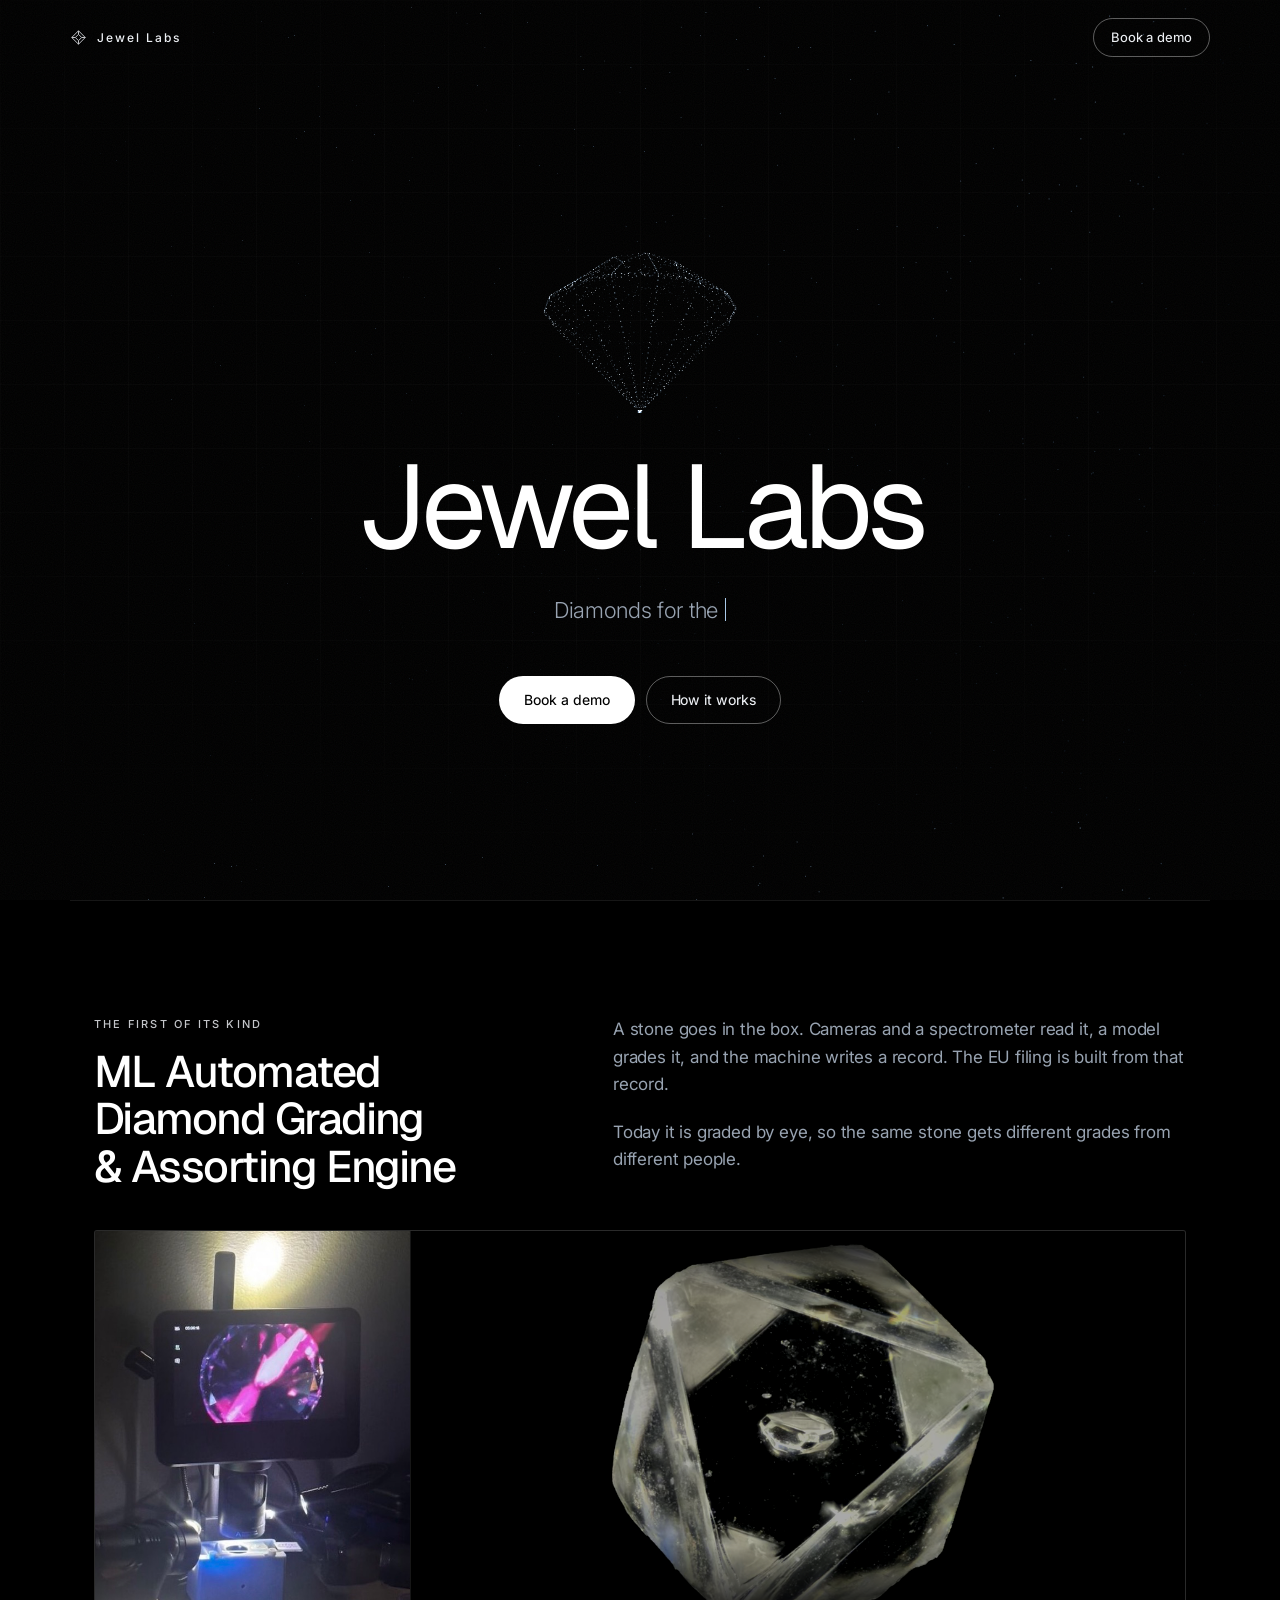
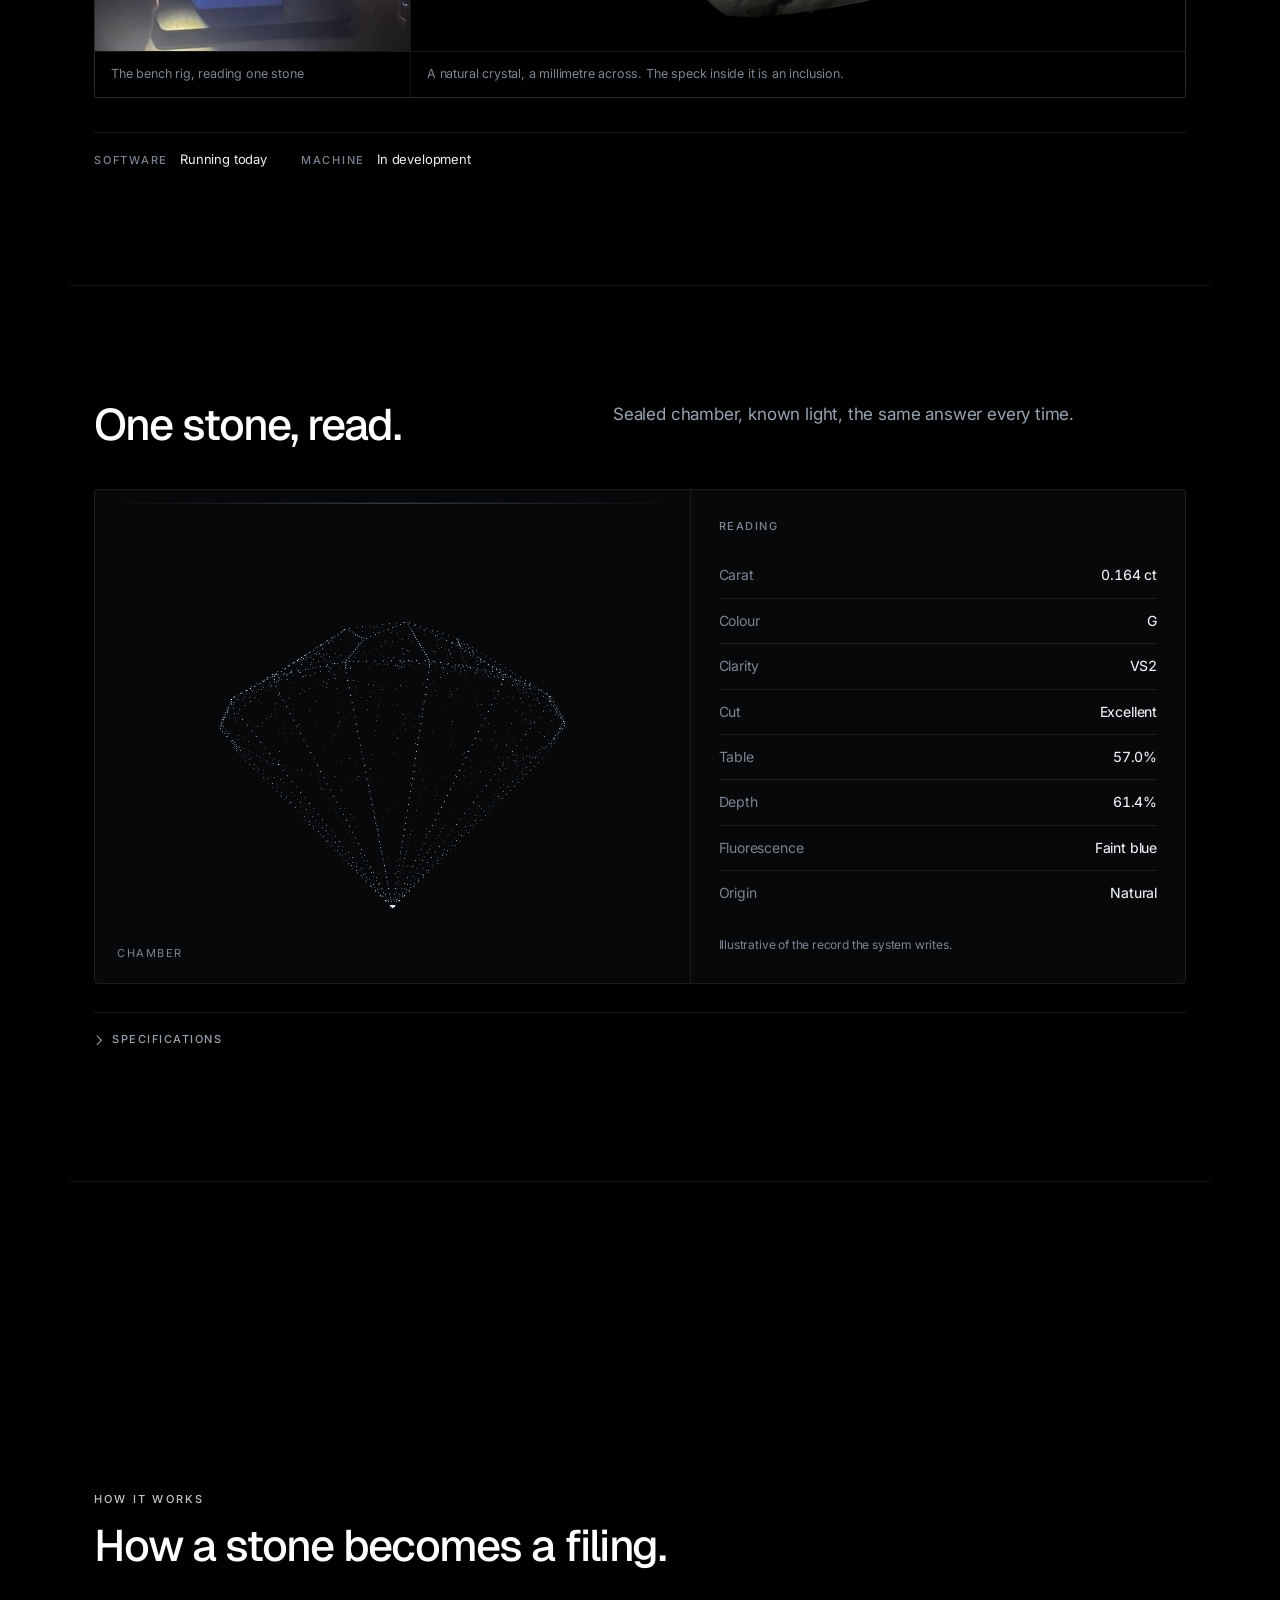
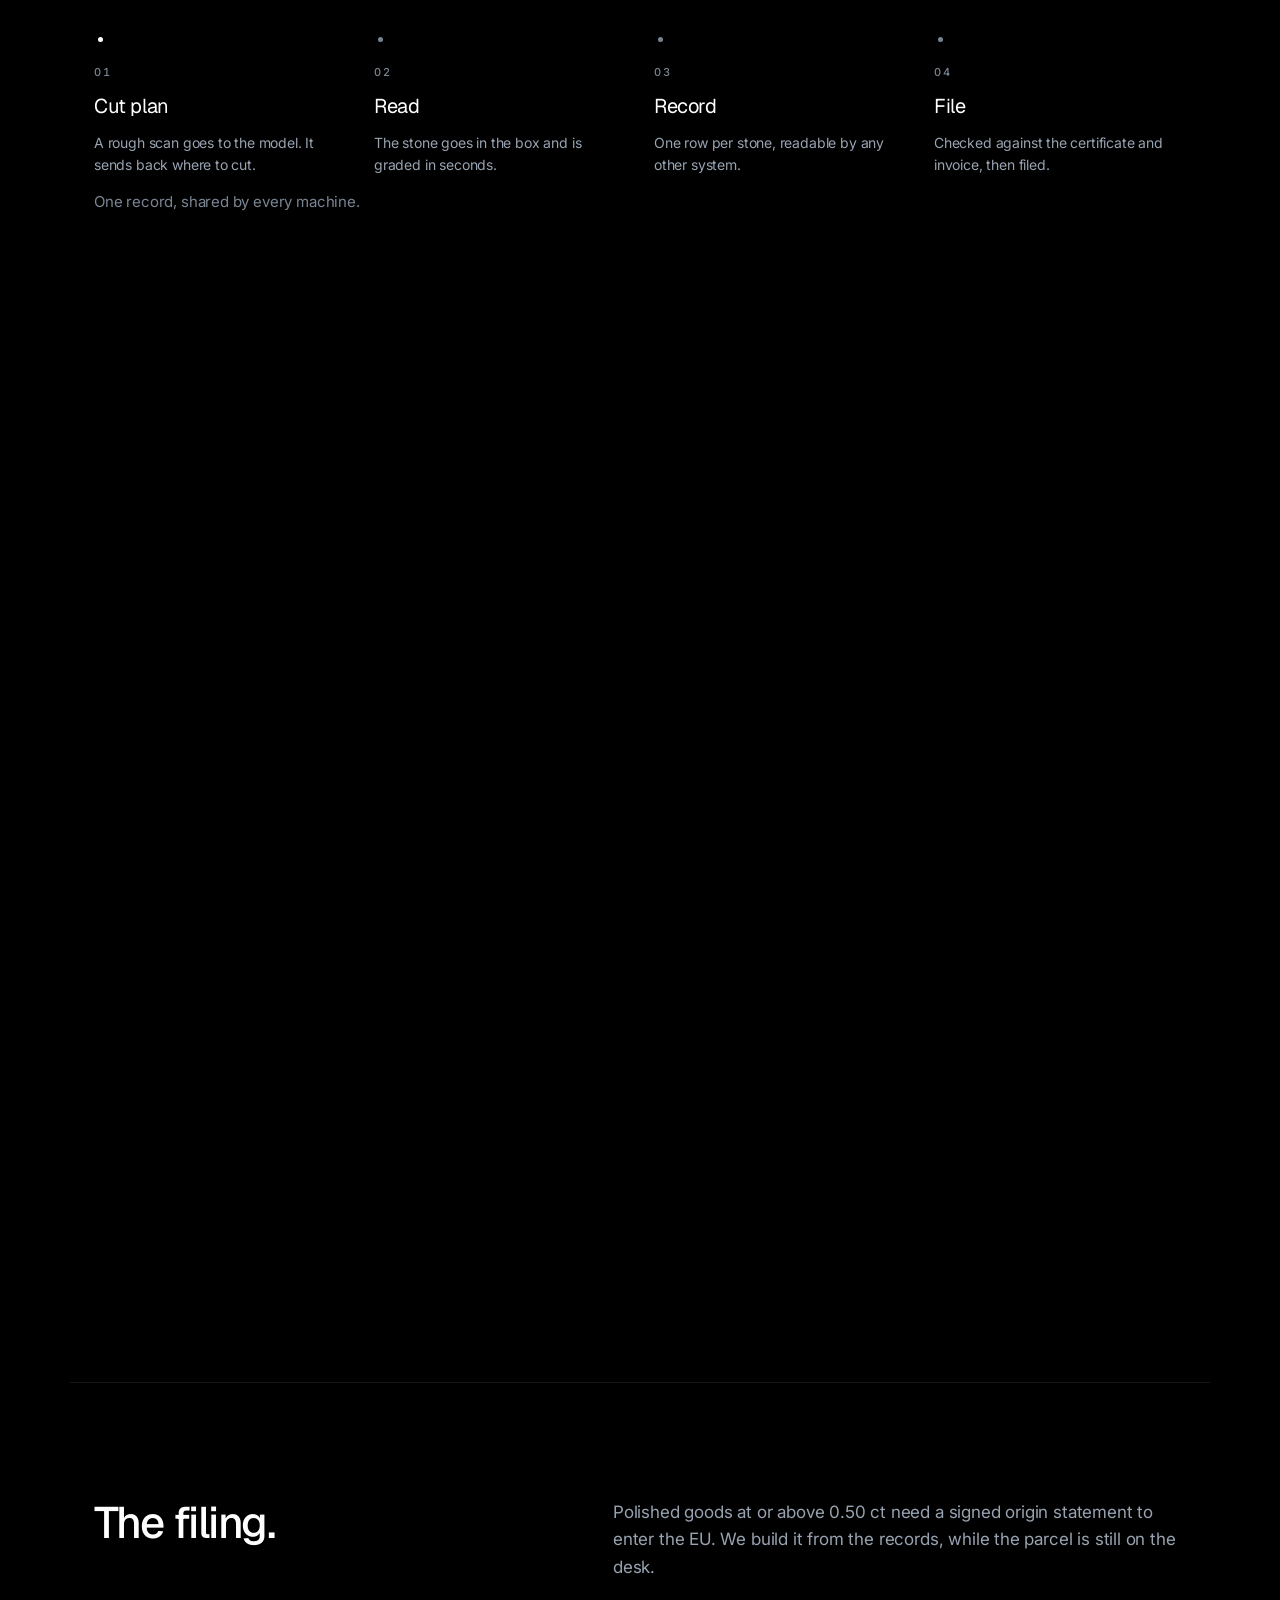
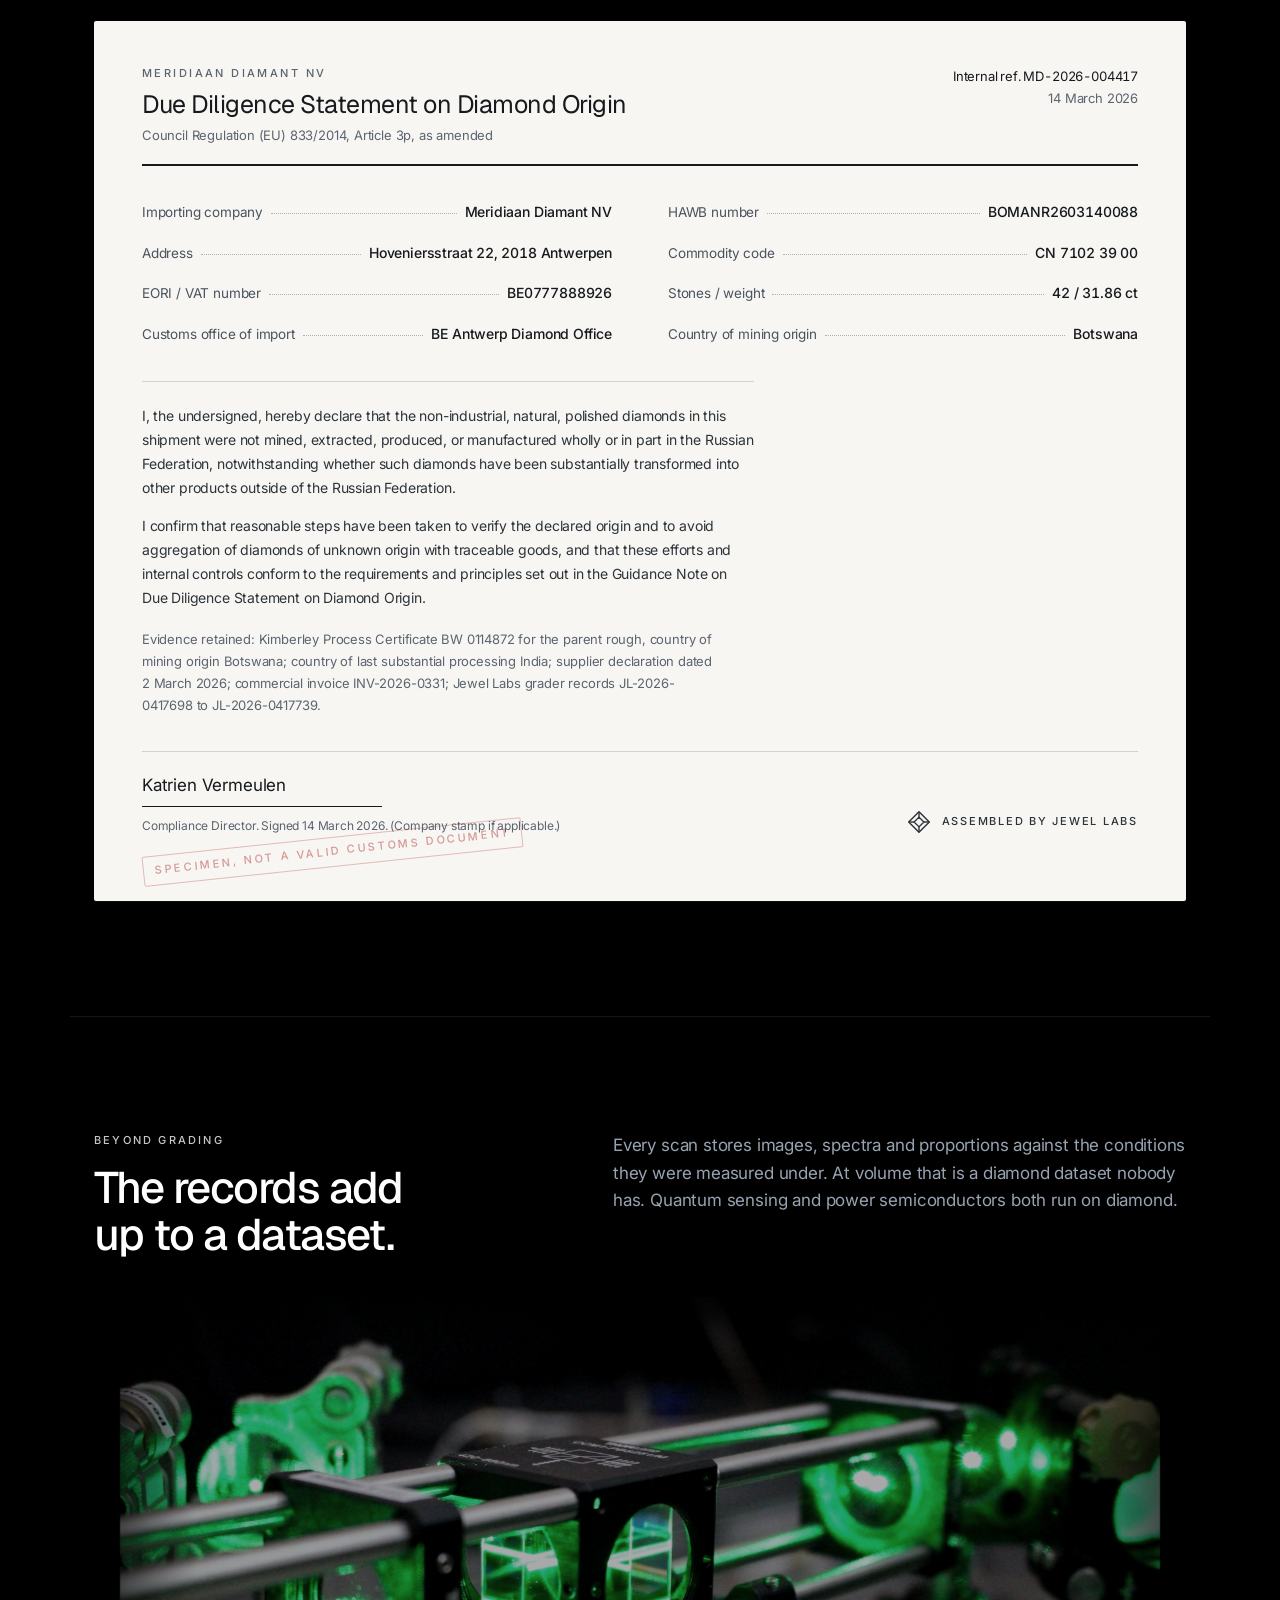
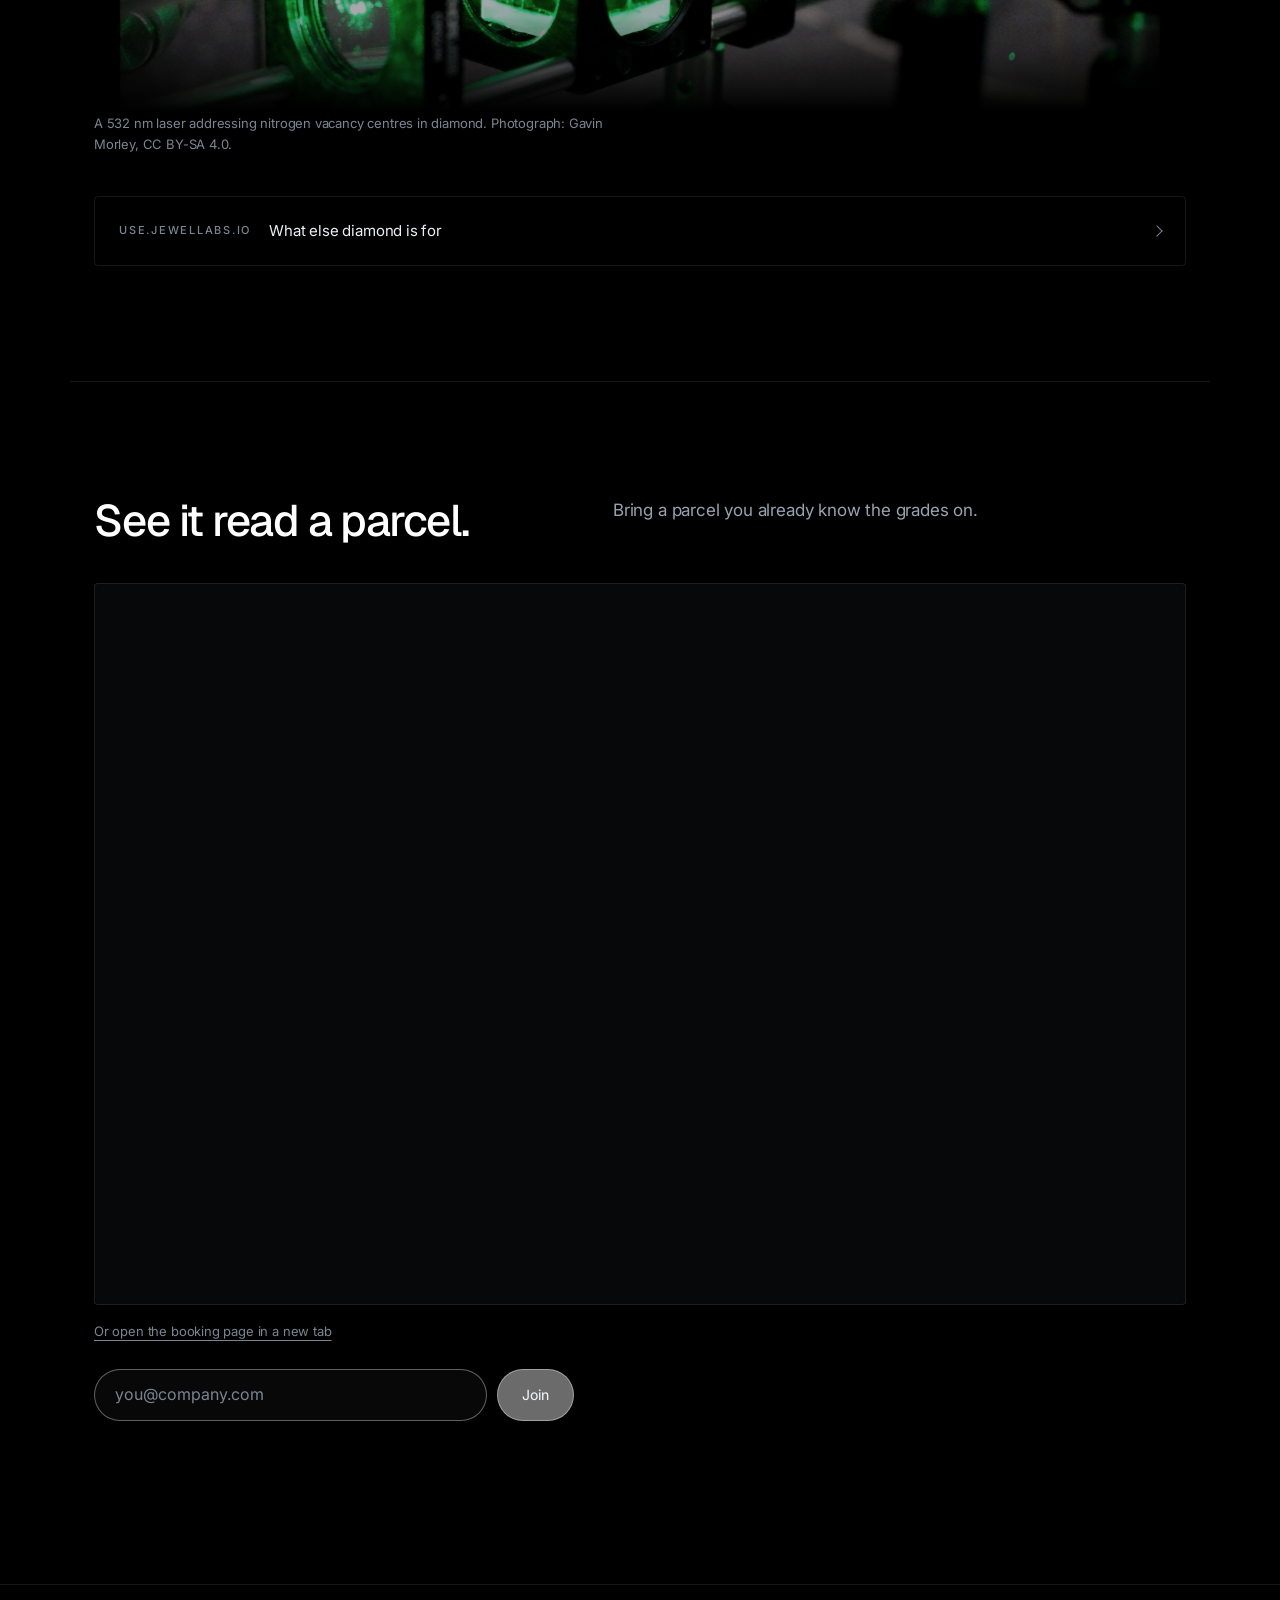
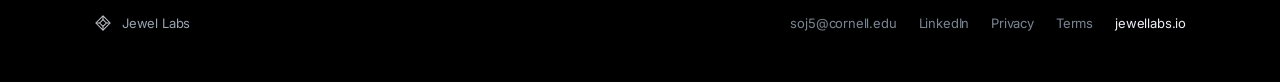
==== index.html @ 5c6e1979 "Fill the rig cell instead of floating the machine in black bars The photograph is portrait and the c" ====
<!DOCTYPE html>
<html lang="en">
<head>
<meta charset="UTF-8" />
<meta name="viewport" content="width=device-width, initial-scale=1.0, viewport-fit=cover" />
<meta name="theme-color" content="#000000" />
<link rel="icon" href="favicon.svg?v=26" type="image/svg+xml" sizes="any" />
<link rel="apple-touch-icon" href="favicon.svg?v=26" />

<title>Jewel Labs</title>
<meta name="description" content="Jewel Labs builds automated diamond graders and the machine learning models that run them. A polished stone is read on the desk in seconds, and the EU customs filing is built from the record the machine writes." />
<meta name="author" content="Jewel Labs" />
<link rel="canonical" href="https://grader.jewellabs.io/" />
<meta name="robots" content="index, follow, max-image-preview:large" />

<meta property="og:type" content="website" />
<meta property="og:site_name" content="Jewel Labs" />
<meta property="og:url" content="https://grader.jewellabs.io/" />
<meta property="og:title" content="Jewel Labs" />
<meta property="og:description" content="Hard tech for the diamond trade." />
<meta property="og:image" content="https://grader.jewellabs.io/og.png" />
<meta property="og:image:width" content="1200" />
<meta property="og:image:height" content="630" />
<meta name="twitter:card" content="summary_large_image" />
<meta name="twitter:title" content="Jewel Labs" />
<meta name="twitter:description" content="Hard tech for the diamond trade." />
<meta name="twitter:image" content="https://grader.jewellabs.io/og.png" />

<link rel="preconnect" href="https://fonts.googleapis.com" />
<link rel="preconnect" href="https://fonts.gstatic.com" crossorigin />
<link href="https://fonts.googleapis.com/css2?family=Geist:wght@300;400;500&family=Inter:wght@300;400;450;500&display=swap" rel="stylesheet" />
<link rel="stylesheet" href="style.css?v=26" />
<script>document.documentElement.classList.add('js')</script>

<script type="application/ld+json">
{
  "@context": "https://schema.org",
  "@type": "Organization",
  "name": "Jewel Labs",
  "url": "https://grader.jewellabs.io/",
  "logo": "https://grader.jewellabs.io/favicon.svg",
  "description": "Hard tech for the diamond trade. Jewel Labs builds the first ML automated desk diamond grader: software and a portable scanning machine that grade polished diamonds across cut, colour, clarity, carat, proportions, fluorescence, symmetry and polish, and write the structured record the customs filing is built from.",
  "email": "mailto:soj5@cornell.edu",
  "sameAs": ["https://www.linkedin.com/in/soham-jariwala-18297520a", "https://jewellabs.io/"]
}
</script>
</head>

<body>

<canvas id="ambient" aria-hidden="true"></canvas>
<canvas id="stage" aria-hidden="true"></canvas>
<div id="veil" aria-hidden="true"></div>
<div class="grain" aria-hidden="true"></div>
<script>
/* The intro must clear itself even if the module never loads. */
setTimeout(function () {
  var v = document.getElementById('veil');
  if (v && v.parentNode) v.parentNode.removeChild(v);
  var s = document.getElementById('stage');
  if (s && s.parentNode) s.parentNode.removeChild(s);
  document.body.classList.add('ready');
  // this script hid the record; if app.js never ran, nothing else will ever
  // show it again. The tagline needs no rescue: it is plain text in the markup
  // and app.js only ever takes it apart to type it back in.
  Array.prototype.forEach.call(document.querySelectorAll('.readout b'), function (el) {
    el.classList.add('set');
  });
  document.body.classList.add('stone-home');
}, 7000);
</script>

<a class="skip" href="#main">Skip to content</a>

<header class="nav" id="nav">
  <a class="brand" href="#top" aria-label="Jewel Labs">
    <svg viewBox="0 0 24 24" width="17" height="17" aria-hidden="true" fill="none" stroke="currentColor" stroke-width="1.4" stroke-linejoin="round">
      <polygon points="12,2.5 21.5,12 12,21.5 2.5,12"/><polygon points="12,7.5 16.5,12 12,16.5 7.5,12"/>
      <line x1="12" y1="2.5" x2="12" y2="7.5"/><line x1="12" y1="21.5" x2="12" y2="16.5"/>
      <line x1="2.5" y1="12" x2="7.5" y2="12"/><line x1="21.5" y1="12" x2="16.5" y2="12"/>
    </svg>
    <span translate="no">Jewel&nbsp;Labs</span>
  </a>
  <a class="btn btn--line btn--sm" href="#contact">Book a demo</a>
</header>

<main id="main" tabindex="-1">

<!-- ─────────── HERO ─────────── -->
<section class="hero" id="top">
  <div class="hero__stone"><canvas id="heroGem" aria-hidden="true"></canvas></div>
  <h1 class="wordmark" translate="no">Jewel&nbsp;Labs</h1>
  <p class="tagline" id="tagline" aria-label="Hard tech for the diamond trade.">Hard tech for the diamond trade.</p>
  <div class="cta" id="cta">
    <a class="btn btn--solid" href="#contact">Book a demo</a>
    <a class="btn btn--line" href="#how">How it works</a>
  </div>
</section>

<!-- ─────────── 01 WHAT WE MAKE ─────────── -->
<section class="band" id="what">
  <div class="band__body">
    <div class="band__head">
      <p class="kicker">The first of its kind</p>
      <h2 class="h2">ML Automated Diamond Grading &amp; Assorting Engine</h2>
    </div>
    <div class="band__lead">
      <p class="lede">
      A stone goes in the box. Cameras and a spectrometer read it, a model grades it, and the machine
      writes a record. The EU filing is built from that record.
      </p>
      <p class="lede">
      Today it is graded by eye, so the same stone gets different grades from different people.
      </p>
    </div>
    <div class="media">
      <figure class="media__cell media__cell--rig">
        <img src="img/scope.jpg" width="570" height="760" loading="lazy" decoding="async"
             alt="The bench microscope, a diamond on its lit stage and the magnified stone on the screen above it." />
        <figcaption>The bench rig, reading one stone</figcaption>
      </figure>
      <figure class="media__cell">
        <video class="figure__v" width="1400" height="552" poster="img/stone_poster.jpg"
               autoplay muted loop playsinline preload="metadata"
               aria-label="A light passing slowly across a natural diamond crystal about one millimetre across, with an inclusion visible inside it.">
          <source src="img/stone.webm" type="video/webm" />
          <source src="img/stone.mp4" type="video/mp4" />
        </video>
        <figcaption>A natural crystal, a millimetre across. The speck inside it is an inclusion.</figcaption>
      </figure>
    </div>

    <dl class="state">
      <div><dt>Software</dt><dd>Running today</dd></div>
      <div><dt>Machine</dt><dd>In development</dd></div>
    </dl>
  </div>
</section>

<!-- ─────────── 02 THE MACHINE ─────────── -->
<section class="band band--wide" id="scan">
  <div class="band__body">
    <div class="band__head">
      <h2 class="h2">One stone, read.</h2>
    </div>
    <div class="band__lead">
      <p class="lede">Sealed chamber, known light, the same answer every time.</p>
    </div>

    <div class="bay">
      <div class="bay__view">
        <canvas id="scan-canvas" role="img" aria-label="A diamond turning while a measurement pass reads it."></canvas>
        <span class="bay__tag">Chamber</span>
      </div>
      <div class="bay__read">
        <p class="bay__k">Reading</p>
        <ul class="readout">
          <li><span>Carat</span><b data-r="carat">0.164&nbsp;ct</b></li>
          <li><span>Colour</span><b data-r="colour">G</b></li>
          <li><span>Clarity</span><b data-r="clarity">VS2</b></li>
          <li><span>Cut</span><b data-r="cut">Excellent</b></li>
          <li><span>Table</span><b data-r="table">57.0%</b></li>
          <li><span>Depth</span><b data-r="depth">61.4%</b></li>
          <li><span>Fluorescence</span><b data-r="fluor">Faint blue</b></li>
          <li><span>Origin</span><b data-r="origin">Natural</b></li>
        </ul>
        <p class="bay__foot">Illustrative of the record the system writes.</p>
      </div>
    </div>

    <details class="spec">
      <summary><span class="spec__arrow" aria-hidden="true"></span>Specifications</summary>
      <div class="spec__body">

        <div class="spec__grid">
          <div class="spec__set">
            <p class="spec__k">Sensing</p>
            <dl class="spec__rows">
              <div><dt>Imaging</dt><dd>Machine vision, 360 degree</dd></div>
              <div><dt>Inclusions</dt><dd>Microscope camera</dd></div>
              <div><dt>Geometry</dt><dd>Structured light, facet map</dd></div>
              <div><dt>Material</dt><dd>Spectrometer, natural against CVD and HPHT</dd></div>
              <div><dt>Fluorescence</dt><dd>365&nbsp;nm pass</dd></div>
              <div><dt>Weight</dt><dd>Load cell, 0.001&nbsp;ct resolution</dd></div>
            </dl>
          </div>
          <div class="spec__set">
            <p class="spec__k">Machine</p>
            <dl class="spec__rows">
              <div><dt>Illumination</dt><dd>Calibrated LED, brightfield, darkfield, coaxial, angled</dd></div>
              <div><dt>Chamber</dt><dd>Sealed, no ambient light</dd></div>
              <div><dt>Control</dt><dd>On-device, streams over HTTPS</dd></div>
              <div><dt>Enclosure</dt><dd>Desk unit, carry-on size</dd></div>
              <div><dt>Throughput</dt><dd>Design target, not yet measured</dd></div>
              <div><dt>Calibration</dt><dd>Stored with every record</dd></div>
            </dl>
          </div>
        </div>

        <p class="spec__k spec__k--wide">Record written for one stone</p>
        <div class="spec__grid">
          <dl class="spec__rows">
            <div><dt>Record</dt><dd>JL-2026-0417739</dd></div>
            <div><dt>Description</dt><dd>Natural diamond</dd></div>
            <div><dt>Shape and cut</dt><dd>Round brilliant</dd></div>
            <div><dt>Measurements</dt><dd>3.52 to 3.55 x 2.17&nbsp;mm</dd></div>
            <div><dt>Carat weight</dt><dd>0.164&nbsp;ct</dd></div>
            <div><dt>Colour</dt><dd>G</dd></div>
            <div><dt>Clarity</dt><dd>VS2</dd></div>
          </dl>
          <dl class="spec__rows">
            <div><dt>Cut grade</dt><dd>Excellent</dd></div>
            <div><dt>Polish</dt><dd>Excellent</dd></div>
            <div><dt>Symmetry</dt><dd>Very good</dd></div>
            <div><dt>Fluorescence</dt><dd>Faint blue</dd></div>
            <div><dt>Table / Depth</dt><dd>57.0% / 61.4%</dd></div>
            <div><dt>Crown / Pavilion</dt><dd>34.6&deg; / 40.9&deg;</dd></div>
            <div><dt>Fingerprint</dt><dd class="mono">4f2a 91c7 0d55 b83e</dd></div>
          </dl>
        </div>

        <p class="spec__foot">
          Grades are stated on the GIA scale, which is what the trade prices against. Jewel Labs is
          not a laboratory and does not issue GIA reports. The software runs today. The machine is
          in development and the figures above are design targets.
        </p>
      </div>
    </details>
  </div>
</section>

<!-- ─────────── 03 THE CHAIN ─────────── -->
<section class="band band--wide band--pin" id="how">
  <div class="band__body">
    <div class="pin">
      <div class="pin__stage">
        <div class="band__head">
          <p class="kicker">How it works</p>
          <h2 class="h2">How a stone becomes a filing.</h2>
        </div>

        <ol class="flow">
          <li class="flow__step">
            <span class="flow__dot" aria-hidden="true"></span>
            <span class="flow__n">01</span>
            <span class="flow__t">Cut plan</span>
            <span class="flow__b">A rough scan goes to the model. It sends back where to cut.</span>
          </li>
          <li class="flow__step">
            <span class="flow__dot" aria-hidden="true"></span>
            <span class="flow__n">02</span>
            <span class="flow__t">Read</span>
            <span class="flow__b">The stone goes in the box and is graded in seconds.</span>
          </li>
          <li class="flow__step">
            <span class="flow__dot" aria-hidden="true"></span>
            <span class="flow__n">03</span>
            <span class="flow__t">Record</span>
            <span class="flow__b">One row per stone, readable by any other system.</span>
          </li>
          <li class="flow__step">
            <span class="flow__dot" aria-hidden="true"></span>
            <span class="flow__n">04</span>
            <span class="flow__t">File</span>
            <span class="flow__b">Checked against the certificate and invoice, then filed.</span>
          </li>
        </ol>

        <p class="sub">One record, shared by every machine.</p>
      </div>
    </div>
  </div>
</section>

<!-- ─────────── 04 THE FILING ─────────── -->
<section class="band" id="paperwork">
  <div class="band__body">
    <div class="band__head">
      <h2 class="h2">The filing.</h2>
    </div>
    <div class="band__lead">
      <p class="lede">
      Polished goods at or above 0.50&nbsp;ct need a signed origin statement to enter the EU. We build
      it from the records, while the parcel is still on the desk.
      </p>
    </div>

    <article class="sheet" translate="no">
      <div class="sheet__top">
        <div>
          <p class="sheet__org">Meridiaan Diamant NV</p>
          <p class="sheet__kind">Due Diligence Statement on Diamond Origin</p>
          <p class="sheet__basis">Council Regulation (EU) 833/2014, Article 3p, as amended</p>
        </div>
        <div class="sheet__meta">
          <p>Internal ref. MD-2026-004417</p>
          <p>14 March 2026</p>
        </div>
      </div>

      <div class="sheet__cols">
        <dl class="rows">
          <div><dt>Importing company</dt><i></i><dd>Meridiaan Diamant NV</dd></div>
          <div><dt>Address</dt><i></i><dd>Hoveniersstraat 22, 2018 Antwerpen</dd></div>
          <div><dt>EORI / VAT number</dt><i></i><dd>BE0777888926</dd></div>
          <div><dt>Customs office of import</dt><i></i><dd>BE Antwerp Diamond Office</dd></div>
        </dl>
        <dl class="rows">
          <div><dt>HAWB number</dt><i></i><dd>BOMANR2603140088</dd></div>
          <div><dt>Commodity code</dt><i></i><dd>CN 7102 39 00</dd></div>
          <div><dt>Stones / weight</dt><i></i><dd>42 / 31.86&nbsp;ct</dd></div>
          <div><dt>Country of mining origin</dt><i></i><dd>Botswana</dd></div>
        </dl>
      </div>

      <p class="sheet__dec">
        I, the undersigned, hereby declare that the non-industrial, natural, polished diamonds in
        this shipment were not mined, extracted, produced, or manufactured wholly or in part in the
        Russian Federation, notwithstanding whether such diamonds have been substantially
        transformed into other products outside of the Russian Federation.
      </p>
      <p class="sheet__dec sheet__dec--run">
        I confirm that reasonable steps have been taken to verify the declared origin and to avoid
        aggregation of diamonds of unknown origin with traceable goods, and that these efforts and
        internal controls conform to the requirements and principles set out in the Guidance Note on
        Due Diligence Statement on Diamond Origin.
      </p>

      <p class="sheet__note">
        Evidence retained: Kimberley Process Certificate BW&nbsp;0114872 for the parent rough,
        country of mining origin Botswana; country of last substantial processing India; supplier
        declaration dated 2 March 2026; commercial invoice INV-2026-0331; Jewel Labs grader records
        JL-2026-0417698 to JL-2026-0417739.
      </p>

      <div class="sheet__foot">
        <div class="sheet__sign">
          <p class="sheet__sig">Katrien Vermeulen</p>
          <p class="sheet__cap">Compliance Director. Signed 14 March 2026. (Company stamp if applicable.)</p>
        </div>
        <div class="mark" aria-hidden="true">
          <svg viewBox="0 0 24 24" width="26" height="26" fill="none" stroke="currentColor" stroke-width="1.3" stroke-linejoin="round">
            <polygon points="12,2.5 21.5,12 12,21.5 2.5,12"/><polygon points="12,7.5 16.5,12 12,16.5 7.5,12"/>
            <line x1="12" y1="2.5" x2="12" y2="7.5"/><line x1="12" y1="21.5" x2="12" y2="16.5"/>
            <line x1="2.5" y1="12" x2="7.5" y2="12"/><line x1="21.5" y1="12" x2="16.5" y2="12"/>
          </svg>
          <span>Assembled by Jewel&nbsp;Labs</span>
        </div>
      </div>
      <p class="sheet__stamp">Specimen, not a valid customs document</p>
    </article>
  </div>
</section>

<!-- ─────────── 05 THE DATASET ─────────── -->
<section class="band band--wide" id="dataset">
  <div class="band__body">
    <div class="band__head">
      <p class="kicker">Beyond grading</p>
      <h2 class="h2">The records add up to a dataset.</h2>
    </div>
    <div class="band__lead">
      <p class="lede">
      Every scan stores images, spectra and proportions against the conditions they were measured
      under. At volume that is a diamond dataset nobody has. Quantum sensing and power
      semiconductors both run on diamond.
      </p>
    </div>

    <figure class="figure figure--wide">
      <img src="img/quantum.jpg" width="1600" height="659" loading="lazy" decoding="async"
           alt="A green 532 nanometre laser passing through beamsplitter cubes on an optical bench in a quantum sensing laboratory." />
      <figcaption>
        A 532&nbsp;nm laser addressing nitrogen vacancy centres in diamond. Photograph: Gavin Morley,
        CC&nbsp;BY-SA&nbsp;4.0.
      </figcaption>
    </figure>

    <a class="onward" href="https://use.jewellabs.io/" target="_blank" rel="noopener noreferrer">
      <span class="onward__k">use.jewellabs.io</span>
      <span class="onward__t">What else diamond is for</span>
      <span class="onward__a" aria-hidden="true"></span>
    </a>
  </div>
</section>

<!-- ─────────── 06 CONTACT ─────────── -->
<section class="band band--wide band--end" id="contact">
  <div class="band__body">
    <div class="band__head">
      <h2 class="h2">See it read a parcel.</h2>
    </div>
    <div class="band__lead">
      <p class="lede">Bring a parcel you already know the grades on.</p>
    </div>

    <div class="cal">
      <iframe
        title="Book a fifteen minute demo with Jewel Labs"
        src="https://cal.com/soham-jariwala-4fvbkw/15min?embed=true&amp;theme=dark"
        loading="lazy"
        referrerpolicy="no-referrer-when-downgrade"></iframe>
    </div>
    <p class="cal__alt">
      <a href="https://cal.com/soham-jariwala-4fvbkw/15min" target="_blank" rel="noopener noreferrer">Or open the booking page in a new tab</a>
    </p>

    <form class="wl" id="waitlist" novalidate>
      <label class="sr" for="email">Email address</label>
      <input class="wl__in" id="email" name="email" type="email" inputmode="email"
             autocomplete="email" placeholder="you@company.com" spellcheck="false" required
             aria-describedby="waitlistMsg" />
      <button class="btn btn--line" type="submit">Join</button>
    </form>
    <p class="wl__msg" id="waitlistMsg" role="status" aria-live="polite" tabindex="-1"></p>
  </div>
</section>

</main>

<footer class="foot">
  <div class="foot__row">
    <a class="foot__brand" href="https://jewellabs.io/" target="_blank" rel="noopener noreferrer">
      <svg viewBox="0 0 24 24" width="18" height="18" aria-hidden="true" fill="none" stroke="currentColor" stroke-width="1.4" stroke-linejoin="round">
        <polygon points="12,2.5 21.5,12 12,21.5 2.5,12"/><polygon points="12,7.5 16.5,12 12,16.5 7.5,12"/>
        <line x1="12" y1="2.5" x2="12" y2="7.5"/><line x1="12" y1="21.5" x2="12" y2="16.5"/>
        <line x1="2.5" y1="12" x2="7.5" y2="12"/><line x1="21.5" y1="12" x2="16.5" y2="12"/>
      </svg>
      <span>Jewel&nbsp;Labs</span>
    </a>
    <nav class="foot__nav" aria-label="Footer">
      <a href="mailto:soj5@cornell.edu">soj5@cornell.edu</a>
      <a href="https://www.linkedin.com/in/soham-jariwala-18297520a" target="_blank" rel="noopener noreferrer">LinkedIn</a>
      <a href="privacy.html">Privacy</a>
      <a href="terms.html">Terms</a>
      <a class="foot__home" href="https://jewellabs.io/" target="_blank" rel="noopener noreferrer">jewellabs.io</a>
    </nav>
  </div>
</footer>

<script src="app.js?v=26" defer></script>
</body>
</html>
---- style.css ----
/* ═══════════════════════════════════════════════
   Jewel Labs
   Black ground, icy light, hairline rules.
   ═══════════════════════════════════════════════ */

:root {
  --bg: #000000;
  --panel: #07080A;
  --panel-2: #0C0E13;

  --text: #ECEFF3;
  --text-2: #98A3B1;
  --text-3: #7A8593;   /* 5.6:1 on black */

  --line: rgba(255, 255, 255, 0.085);
  --line-2: rgba(255, 255, 255, 0.16);

  --ice: #A9C9E8;      /* measurement only: the scan sweep and the caret */
  --accent: #C4C6CA;   /* chrome carries no tint */

  /* interactive boundaries need 3:1, decorative hairlines do not */
  --line-int: rgba(255, 255, 255, 0.36);

  --t-micro: 11px;
  --t-sm: 13px;
  --t-body: 15px;
  --t-lede: clamp(15px, 1.6vw, 17px);
  --t-title: 19px;

  --r-card: 4px;
  --pad-card: 28px;

  --maxw: 1140px;
  --wide: 1140px;
  --font: 'Inter', system-ui, -apple-system, BlinkMacSystemFont, sans-serif;
  --display: 'Geist', 'Inter', system-ui, sans-serif;
  --mono: ui-monospace, Menlo, Consolas, monospace;
  --ease: cubic-bezier(0.16, 1, 0.3, 1);
}

*, *::before, *::after { margin: 0; padding: 0; box-sizing: border-box; }

html {
  color-scheme: dark;
  -webkit-text-size-adjust: 100%;
  scroll-behavior: smooth;
  scroll-padding-top: 88px;
}

body {
  font-family: var(--font);
  background: var(--bg);
  color: var(--text);
  line-height: 1.6;
  letter-spacing: -0.011em;
  -webkit-font-smoothing: antialiased;
  -moz-osx-font-smoothing: grayscale;
  overflow-x: hidden;
}

a, button, input, [role="button"] {
  touch-action: manipulation;
  -webkit-tap-highlight-color: rgba(169, 201, 232, 0.18);
}
a { color: inherit; text-decoration: none; }
img, svg, canvas { display: block; max-width: 100%; }
button, input { font: inherit; }
::selection { background: rgba(169, 201, 232, 0.22); color: #fff; }
::-webkit-scrollbar { width: 9px; }
::-webkit-scrollbar-track { background: var(--bg); }
::-webkit-scrollbar-thumb { background: var(--line-2); }

:focus-visible { outline: 2px solid var(--ice); outline-offset: 3px; border-radius: 2px; }

.sr { position: absolute; width: 1px; height: 1px; overflow: hidden; clip: rect(0 0 0 0); white-space: nowrap; }
.skip { position: absolute; left: -9999px; z-index: 300; background: #fff; color: #000; padding: 12px 18px; }
.skip:focus { left: 12px; top: 12px; }
#main:focus { outline: none; }
.mono { font-family: var(--mono); font-size: 0.92em; letter-spacing: 0.02em; }

/* ── layers ── */
#ambient {
  position: fixed; inset: 0; width: 100%; height: 100%;
  z-index: 0; pointer-events: none;
}
#stage { position: fixed; inset: 0; width: 100%; height: 100%; z-index: 220; pointer-events: none; }
#veil { position: fixed; inset: 0; z-index: 210; background: #000; pointer-events: none; }

/* Pure #000 reads as a hole. A little fixed grain over the dust and under the
   type is what makes it read as a photographed black instead. */
.grain {
  position: fixed; inset: 0; z-index: 1; pointer-events: none; opacity: 0.04;
  background-image: url("data:image/svg+xml,%3Csvg xmlns='http://www.w3.org/2000/svg' width='140' height='140'%3E%3Cfilter id='n'%3E%3CfeTurbulence type='fractalNoise' baseFrequency='0.9' numOctaves='2' stitchTiles='stitch'/%3E%3C/filter%3E%3Crect width='100%25' height='100%25' filter='url(%23n)'/%3E%3C/svg%3E");
  background-size: 140px 140px;
  transform: translateZ(0);
  will-change: transform;
}
@media (prefers-reduced-motion: reduce) { .grain { display: none; } }

.nav, main, .foot { position: relative; z-index: 2; }

/* a faint lattice, in the hero only, so it does not trail the whole scroll */
.hero::before {
  content: ''; position: absolute; inset: 0; z-index: -1; pointer-events: none;
  background-image:
    linear-gradient(to right, rgba(255,255,255,0.02) 1px, transparent 1px),
    linear-gradient(to bottom, rgba(255,255,255,0.02) 1px, transparent 1px);
  background-size: 64px 64px;
  -webkit-mask-image: radial-gradient(ellipse 120% 78% at 50% 42%, #000 0%, #000 34%, transparent 82%);
  mask-image: radial-gradient(ellipse 120% 78% at 50% 42%, #000 0%, #000 34%, transparent 82%);
}

/* ═════════ NAV ═════════ */
.nav {
  position: fixed; top: 0; left: 0; right: 0; z-index: 60;
  display: flex; align-items: center; justify-content: space-between; gap: 24px;
  padding: 18px max(24px, calc((100% - var(--maxw)) / 2));
  padding-left: max(24px, calc((100% - var(--maxw)) / 2), env(safe-area-inset-left));
  padding-right: max(24px, calc((100% - var(--maxw)) / 2), env(safe-area-inset-right));
  border-bottom: 1px solid transparent;
  transition: background 260ms var(--ease), border-color 260ms var(--ease);
}
.nav.stuck {
  background: #000;
  border-bottom-color: var(--line);
}
.brand {
  display: flex; align-items: center; gap: 10px;
  font-size: 12px; font-weight: 500; letter-spacing: 0.17em; color: var(--text);
}
.brand svg { color: var(--accent); flex-shrink: 0; }

/* ═════════ BUTTONS ═════════ */
.btn {
  display: inline-flex; align-items: center; justify-content: center;
  font-size: 14px; font-weight: 450; letter-spacing: -0.005em;
  padding: 12px 24px; min-height: 44px; border-radius: 999px;
  border: 1px solid transparent; white-space: nowrap;
  transition: background 170ms var(--ease), border-color 170ms var(--ease),
              color 170ms var(--ease), transform 170ms var(--ease);
}
.btn--solid { background: #fff; color: #000; }
.btn--solid:hover { background: #E6E8EB; }
.btn--line { border-color: var(--line-int); color: var(--text); }
.btn--line:hover { border-color: rgba(255,255,255,0.34); background: rgba(255,255,255,0.045); }
.btn--sm { padding: 8px 17px; min-height: 36px; font-size: 13px; }
.btn:hover { transform: translateY(-1px); }
.btn:active { transform: translateY(0) scale(0.985); transition-duration: 80ms; }
.btn:disabled { opacity: 0.45; cursor: default; }

/* ═════════ HERO ═════════ */
.hero {
  position: relative;
  min-height: 100svh;
  display: flex; flex-direction: column; align-items: center; justify-content: center;
  text-align: center;
  padding: 112px 24px 88px;
}
.wordmark {
  text-wrap: balance;
  font-family: var(--display);
  font-weight: 400;
  font-size: clamp(44px, 10vw, 118px);
  line-height: 1;
  letter-spacing: -0.042em;
  color: #fff;
}
.js .wordmark { opacity: 0; transition: opacity 900ms var(--ease); }
body.ready .wordmark { opacity: 1; }

.tagline {
  margin-top: clamp(18px, 2.6vw, 28px);
  font-size: clamp(15px, 2vw, 22px);
  font-weight: 300;
  letter-spacing: -0.015em;
  color: var(--text-2);
}
/* The caret box is always in the line, so removing the caret at the end
   cannot shift a centred sentence sideways. Only its colour changes. */
.tagline::after {
  content: '';
  display: inline-block;
  width: 1px; height: 1.02em;
  margin-left: 7px; vertical-align: -0.15em;
  background: transparent;
}
.tagline.caret::after {
  background: var(--ice);
  animation: caret 1.05s steps(1) infinite;
}
@keyframes caret { 0%, 50% { opacity: 1; } 50.01%, 100% { opacity: 0; } }

@media (prefers-reduced-motion: reduce) {
  .tagline.caret::after { background: transparent; animation: none; }
}

.cta { display: flex; flex-wrap: wrap; gap: 11px; justify-content: center; margin-top: clamp(30px, 4.2vw, 48px); }
.js #cta { opacity: 0; transition: opacity 700ms var(--ease) 200ms; }
body.ready #cta { opacity: 1; }

/* ═════════ BANDS ═════════ */
.band {
  max-width: var(--maxw); margin: 0 auto;
  padding: clamp(64px, 9vw, 116px) 24px;
  border-top: 1px solid var(--line);
}
.band--wide { max-width: var(--wide); }
.band--end { padding-bottom: clamp(72px, 10vw, 128px); }
.band__body { min-width: 0; }

/* Heading left, prose right, everything else across both. The h3x layout: it
   fills the band instead of leaving the right half of every section empty. */
@media (min-width: 900px) {
  .band__body {
    display: grid;
    grid-template-columns: minmax(0, 0.78fr) minmax(0, 1fr);
    column-gap: 72px;
    align-items: start;
  }
  .band__head { grid-column: 1; }
  .band__lead { grid-column: 2; }
  .band__body > *:not(.band__head):not(.band__lead) { grid-column: 1 / -1; }
  .band__lead .lede { margin-top: 0; max-width: 60ch; }
  .band__lead .lede + .lede { margin-top: 20px; }
}
.band, .hero { scroll-margin-top: 88px; }

.h2 {
  text-wrap: balance;
  font-family: var(--display);
  font-size: clamp(28px, 4.2vw, 44px);
  font-weight: 500; line-height: 1.08; letter-spacing: -0.035em;
  max-width: 22ch; color: #fff;
}
.h2 em { font-style: normal; font-weight: 400; color: var(--text-2); }
.lede {
  margin-top: 22px; max-width: 58ch;
  font-size: var(--t-lede); line-height: 1.62; color: var(--text-2);
}
.sub { margin-top: 14px; max-width: 58ch; font-size: 15px; line-height: 1.6; color: var(--text-3); }

/* ═════════ SCAN BAY ═════════ */
.bay {
  margin-top: 40px;
  display: grid; grid-template-columns: 1.2fr 1fr;
  border: 1px solid var(--line);
  border-radius: var(--r-card);
  background: var(--panel);
  overflow: hidden;
}
.bay__view { position: relative; min-height: 400px; }
.bay__view canvas { position: absolute; inset: 0; width: 100%; height: 100%; }
.bay__tag {
  position: absolute; left: 22px; bottom: 20px;
  font-size: var(--t-micro); letter-spacing: 0.14em; text-transform: uppercase; color: var(--text-3);
}
.bay__read { padding: var(--pad-card); border-left: 1px solid var(--line); }
.bay__k {
  font-size: var(--t-micro); font-weight: 500; letter-spacing: 0.14em;
  text-transform: uppercase; color: var(--text-3); margin-bottom: 18px;
}
.readout { list-style: none; }
.readout li {
  display: flex; justify-content: space-between; align-items: baseline; gap: 16px;
  padding: 11px 0; border-bottom: 1px solid var(--line); font-size: 14px;
}
.readout li:last-child { border-bottom: 0; }
.readout span { color: var(--text-3); }
.readout b { font-weight: 450; color: var(--text); font-variant-numeric: tabular-nums; }
/* the value settles in once, and then stays put */
.js .readout b { opacity: 0; transition: opacity 420ms var(--ease); }
.js .readout b.set { opacity: 1; }
.bay__foot { margin-top: 20px; font-size: 12px; color: var(--text-3); }

/* ═════════ CAL ═════════ */
.cal {
  display: block;
  margin-top: 38px;
  border: 1px solid var(--line); border-radius: var(--r-card);
  background: var(--panel); overflow: hidden;
}

/* ═════════ WAITLIST ═════════ */
.wl { display: flex; gap: 10px; margin-top: 28px; max-width: 480px; flex-wrap: wrap; }
.wl__in {
  flex: 1 1 240px; min-height: 44px;
  padding: 12px 20px; border-radius: 999px;
  background: rgba(255,255,255,0.03); border: 1px solid var(--line-int);
  color: var(--text); font-size: 16px;
  transition: border-color 170ms var(--ease);
}
.wl__in::placeholder { color: var(--text-3); }
.wl__in:hover { border-color: rgba(255,255,255,0.3); }
.wl__in.bad { border-color: #E0757C; }
.wl__msg { margin-top: 14px; font-size: 14px; color: var(--ice); min-height: 21px; }
.wl__msg.bad { color: #E0757C; }

/* ═════════ FOOTER ═════════ */
.foot { border-top: 1px solid var(--line); }
.foot__row {
  max-width: var(--maxw); margin: 0 auto;
  padding: 28px 24px calc(48px + env(safe-area-inset-bottom));
  display: flex; justify-content: space-between; gap: 20px; flex-wrap: wrap;
  font-size: 13px; color: var(--text-3);
}
.foot__brand { color: var(--text-2); }
.foot__nav { display: flex; gap: 22px; flex-wrap: wrap; }
.foot__nav a { transition: color 170ms var(--ease); }
.foot__nav a:hover { color: var(--text); }

/* ═════════ REVEAL ═════════ */
.rv { opacity: 0; transform: translateY(14px); }
.rv.in {
  opacity: 1; transform: none;
  transition: opacity 640ms var(--ease), transform 640ms var(--ease);
}

/* ═════════ LEGAL ═════════ */
.legal { max-width: 700px; margin: 0 auto; padding: 140px 24px 84px; position: relative; z-index: 2; }
.legal h1 { font-family: var(--display); font-size: clamp(28px, 4vw, 38px); font-weight: 400; letter-spacing: -0.03em; margin-bottom: 10px; color: #fff; }
.legal__date { font-size: 13px; color: var(--text-3); margin-bottom: 40px; }
.legal h2 {
  font-family: var(--display); font-size: 19px; font-weight: 400; letter-spacing: -0.015em;
  margin: 36px 0 12px; padding-top: 24px; border-top: 1px solid var(--line); color: #fff;
}
.legal p { font-size: var(--t-body); line-height: 1.68; color: var(--text-2); }
.legal p + p { margin-top: 12px; }
.legal a { color: var(--ice); text-decoration: underline; text-underline-offset: 3px; }

/* ═════════ RESPONSIVE ═════════ */
@media (max-width: 900px) {
  .bay { grid-template-columns: 1fr; }
  .bay__view { min-height: 300px; }
  .bay__read { border-left: 0; border-top: 1px solid var(--line); }
}
@media (max-width: 860px) {
  }
@media (max-width: 620px) {
  .band { padding-left: 20px; padding-right: 20px; }
  .h2 { max-width: none; }
  .cal iframe { height: 640px; }
}

/* ═════════ REDUCED MOTION ═════════ */
@media (prefers-reduced-motion: reduce) {
  html { scroll-behavior: auto; }
  *, *::before, *::after {
    animation-duration: 0.01ms !important; animation-iteration-count: 1 !important;
    transition-duration: 0.01ms !important;
  }
  .wordmark, #cta, .rv, .readout b { opacity: 1 !important; transform: none !important; }
  #veil, #stage { display: none !important; }
  .hero__stone { visibility: visible !important; }
}

/* ═════════ BOOKING GATE ═════════ */
.cal iframe { width: 100%; height: 720px; border: 0; display: block; }

/* ═════════ DOCUMENTS ═════════
   Printed on paper, laid on the page. A real report is a sheet with rules and
   a signature, not a grid of dark boxes. */
.sheet {
  position: relative;
  margin-top: 40px;
  background: #F7F6F2;
  color: #16191D;
  padding: 44px 48px 40px;
  border-radius: 2px;
  box-shadow: 0 1px 0 rgba(255,255,255,0.06), 0 26px 60px rgba(0,0,0,0.6);
  overflow: hidden;
}
.sheet__top {
  display: flex; justify-content: space-between; align-items: flex-start; gap: 28px;
  padding-bottom: 18px; margin-bottom: 26px;
  border-bottom: 2px solid #16191D;
}
.sheet__org {
  font-size: var(--t-micro); font-weight: 500; letter-spacing: 0.22em;
  text-transform: uppercase; color: #5B6470; margin-bottom: 8px;
}
.sheet__kind {
  font-family: var(--display); font-size: 25px; font-weight: 400;
  letter-spacing: -0.02em; line-height: 1.1;
}
.sheet__basis { margin-top: 7px; font-size: var(--t-sm); color: #5B6470; }
.sheet__meta { text-align: right; font-size: var(--t-sm); color: #5B6470; line-height: 1.7; white-space: nowrap; }
.sheet__meta p:first-child { font-variant-numeric: tabular-nums; color: #16191D; }

.sheet__cols { display: grid; grid-template-columns: 1fr 1fr; gap: 0 56px; }
.rows { margin: 0; }
.rows > div {
  display: flex; align-items: baseline; gap: 8px;
  padding: 9px 0;
}
.rows dt { font-size: 13.5px; color: #4A535E; white-space: nowrap; }
.rows i {
  flex: 1 1 auto; height: 0;
  border-bottom: 1px dotted rgba(22,25,29,0.32);
  transform: translateY(-3px);
}
.rows dd {
  margin: 0; font-size: 14px; font-weight: 500; color: #16191D;
  font-variant-numeric: tabular-nums; white-space: nowrap;
}

.sheet__dec {
  margin-top: 26px; padding-top: 22px; border-top: 1px solid rgba(22,25,29,0.16);
  font-size: 14px; line-height: 1.72; color: #2C333B; max-width: 68ch;
}
.sheet__note {
  margin-top: 18px; font-size: var(--t-sm); line-height: 1.7; color: #5B6470; max-width: 72ch;
}
.sheet__foot {
  margin-top: 34px; padding-top: 20px; padding-bottom: 26px;
  border-top: 1px solid rgba(22,25,29,0.16);
  display: flex; justify-content: space-between; align-items: flex-end; gap: 24px;
}
.sheet__sig {
  font-size: 17px; padding-bottom: 7px;
  border-bottom: 1px solid #16191D; display: inline-block; min-width: 240px;
}
.sheet__cap { margin-top: 9px; font-size: 12px; color: #5B6470; }
.seal {
  width: 62px; height: 62px; border-radius: 50%;
  border: 1.5px solid rgba(22,25,29,0.42);
  display: grid; place-items: center; flex-shrink: 0;
}
.seal span {
  font-size: 15px; font-weight: 500; letter-spacing: 0.08em; color: #2C333B;
}
.sheet__stamp {
  position: absolute; bottom: 34px; left: 48px;
  font-size: var(--t-micro); font-weight: 500; letter-spacing: 0.24em;
  text-transform: uppercase; color: rgba(180, 60, 60, 0.5);
  border: 1px solid rgba(180, 60, 60, 0.32); border-radius: 2px;
  padding: 5px 11px; transform: rotate(-6deg);
  pointer-events: none;
}

/* ═════════ HERO STONE ═════════ */
.hero__stone {
  width: min(420px, 66vw);
  height: clamp(180px, 26vh, 280px);
  margin-bottom: clamp(2px, 1.4vh, 18px);
}
.hero__stone canvas { width: 100%; height: 100%; }
/* hidden until the intro hands over, so the two canvases never double expose */
.js .hero__stone { visibility: hidden; }
.js body.stone-home .hero__stone,
body.stone-home .hero__stone { visibility: visible; }

.kicker {
  font-size: var(--t-micro); font-weight: 500; letter-spacing: 0.2em;
  text-transform: uppercase; color: var(--accent); margin-bottom: 14px;
}

@media (max-width: 720px) {
  .sheet { padding: 32px 24px 30px; }
  .sheet__cols { grid-template-columns: 1fr; gap: 0; }
  .sheet__top { flex-direction: column; gap: 14px; }
  .sheet__meta { text-align: left; white-space: normal; }
  .rows dt { white-space: normal; }
  .rows > div { flex-wrap: wrap; }
  .sheet__stamp { bottom: 22px; left: 24px; }
  .sheet__sig { min-width: 0; }
  .rows dd { white-space: normal; }
}

.cal__alt { margin-top: 16px; font-size: var(--t-sm); }
.cal__alt a { color: var(--text-3); text-decoration: underline; text-underline-offset: 4px; }
.cal__alt a:hover { color: var(--text); }

/* ═════════ CHAIN ═════════ */

/* ═════════ FIGURES ═════════ */
/* A band, not a snapshot. Cropped wide, held to a fixed height, graded down so
   the blacks sit on the page black, and the left and right edges masked away so
   the photograph melts into the page instead of ending on a hard rectangle. */
.figure { margin: 38px 0 0; overflow: hidden; }
.figure img, .figure__v {
  display: block;
  width: 100%;
  /* the box carries the media's own shape and the fit is contain, so nothing
     is ever sliced. Any letterbox is black against a black page. */
  height: auto;
  aspect-ratio: 1600 / 659;
  max-height: 400px;
  object-fit: contain;
  object-position: center;
  background: var(--bg);
  filter: contrast(1.10) brightness(0.66) saturate(0.80);
  -webkit-mask-image:
    linear-gradient(to right, transparent 0, #000 12%, #000 88%, transparent 100%),
    linear-gradient(to bottom, transparent 0, #000 15%, #000 78%, transparent 100%);
          mask-image:
    linear-gradient(to right, transparent 0, #000 12%, #000 88%, transparent 100%),
    linear-gradient(to bottom, transparent 0, #000 15%, #000 78%, transparent 100%);
  -webkit-mask-composite: source-in;
          mask-composite: intersect;
  transform: scale(1.07);
}
/* A slow drift across the frame, the way a cut of footage moves rather than a
   photograph sitting still. Transform only, and it runs only while the band is
   on screen, so it costs nothing when it is not being looked at. */
@keyframes drift {
  0%   { transform: scale(1.07) translate3d(-1.4%, 0, 0); }
  50%  { transform: scale(1.13) translate3d(1.4%, 0, 0); }
  100% { transform: scale(1.07) translate3d(-1.4%, 0, 0); }
}
.figure.in img { animation: drift 30s ease-in-out infinite; }
/* the clip carries its own move, so it must not also drift.
   contain, not cover: the clip is 12/5 only at one width, and cover was
   slicing the top and bottom off the stone. Its own black ground is
   indistinguishable from the page, so letterboxing costs nothing. */
.figure__v, .figure.in .figure__v { animation: none; transform: none; }
.figure__v {
  object-fit: contain;
  background: var(--bg);
  aspect-ratio: 1400 / 552;
  max-height: 400px;
}
@media (prefers-reduced-motion: reduce) {
  .figure img, .figure.in img, .figure__v { transform: none; animation: none; }
}
.figure figcaption {
  margin-top: 16px;
  font-size: var(--t-sm);
  line-height: 1.65;
  color: var(--text-3);
  max-width: 66ch;
}


/* ═════════ SPECIFICATIONS ═════════
   Closed until asked for. Native details/summary, so it works with no JS,
   keyboard opens it, and there is nothing to lag. */
.spec { margin-top: 28px; border-top: 1px solid var(--line); }
.spec > summary {
  display: flex; align-items: center; gap: 11px;
  padding: 18px 0; cursor: pointer; list-style: none;
  font-size: var(--t-micro); font-weight: 500;
  letter-spacing: 0.14em; text-transform: uppercase; color: var(--text-2);
  transition: color 170ms var(--ease);
}
.spec > summary::-webkit-details-marker { display: none; }
.spec > summary:hover { color: var(--text); }
.spec__arrow {
  width: 7px; height: 7px; flex-shrink: 0;
  border-right: 1px solid currentColor; border-bottom: 1px solid currentColor;
  transform: rotate(-45deg); transform-origin: 60% 60%;
  transition: transform 240ms var(--ease);
}
.spec[open] > summary .spec__arrow { transform: rotate(45deg); }
.spec__body { padding-bottom: 30px; }
.spec__grid { display: grid; grid-template-columns: 1fr 1fr; gap: 0 56px; }
.spec__k {
  font-size: var(--t-micro); font-weight: 500; letter-spacing: 0.14em;
  text-transform: uppercase; color: var(--text-3);
  padding-bottom: 12px; border-bottom: 1px solid var(--line-2); margin-bottom: 4px;
}
.spec__k--wide { margin-top: 34px; }
.spec__rows { margin: 0; }
/* label left, value right, same size and weight. Alignment carries it. */
.spec__rows > div {
  display: flex; justify-content: space-between; gap: 24px;
  padding: 10px 0; border-bottom: 1px solid var(--line);
}
.spec__rows dt { font-size: 14px; color: var(--text-3); }
.spec__rows dd {
  margin: 0; font-size: 14px; color: var(--text-2);
  text-align: right; font-variant-numeric: tabular-nums;
}
.spec__foot {
  margin-top: 22px; font-size: var(--t-sm); line-height: 1.7;
  color: var(--text-3); max-width: 74ch;
}

/* the mark that signs the statement */
.mark {
  display: flex; align-items: center; gap: 10px; flex-shrink: 0;
  color: #2C333B;
}
.mark span {
  font-size: var(--t-micro); font-weight: 500;
  letter-spacing: 0.16em; text-transform: uppercase; white-space: nowrap;
}
.sheet__dec--run { margin-top: 14px; padding-top: 0; border-top: 0; }

@media (max-width: 860px) {
  .spec__grid { grid-template-columns: 1fr; gap: 0; }
  .spec__k--wide { margin-top: 26px; }
}
@media (max-width: 720px) {
  .mark span { display: none; }
}

/* ═════════ FLOW ═════════
   The whole business as four marks on one line. A connecting hairline draws
   itself left to right as the section arrives, then each step lifts in behind
   it. Transform and opacity only, so it runs on the compositor. */
.flow {
  list-style: none;
  margin-top: 52px;
  display: grid;
  grid-template-columns: repeat(4, minmax(0, 1fr));
  gap: 0 28px;
  position: relative;
}
/* the rail the steps sit on */
/* Drawn and visible by default. Only the reveal script, which alone adds .rv,
   is allowed to hide them, so a script that never runs leaves the diagram on
   the page rather than four invisible steps. */
.flow::before {
  content: '';
  position: absolute;
  left: 0; right: 0; top: 17px;
  height: 1px;
  background: var(--line-2);
  transform-origin: left center;
}
.flow.rv::before { transform: scaleX(0); }
.flow.rv.in::before { transform: scaleX(1); transition: transform 780ms var(--ease) 60ms; }
.flow--scroll::before { transform: scaleX(var(--p, 0)); }

.flow__step { position: relative; padding-top: 42px; }
.flow.rv .flow__step { opacity: 0; transform: translateY(12px); }
.flow.rv.in .flow__step {
  opacity: 1; transform: none;
  transition: opacity 520ms var(--ease), transform 520ms var(--ease);
}
.flow.rv.in .flow__step:nth-child(1) { transition-delay: 180ms; }
.flow.rv.in .flow__step:nth-child(2) { transition-delay: 280ms; }
.flow.rv.in .flow__step:nth-child(3) { transition-delay: 380ms; }
.flow.rv.in .flow__step:nth-child(4) { transition-delay: 480ms; }

/* the mark on the rail, its black fill hiding the line beneath it */
/* a mark on the rail, nothing more. An icon per step read as clip art. */
.flow__dot {
  position: absolute; top: 11px; left: 0;
  width: 13px; height: 13px;
  background: var(--bg);
  box-shadow: 0 0 0 4px var(--bg);
}
.flow__dot::after {
  content: ''; position: absolute; inset: 4px;
  background: var(--text-2); border-radius: 50%;
}
.flow__step:first-child .flow__dot::after { background: #fff; }

.flow__n {
  display: block;
  font-size: var(--t-micro); font-weight: 500; letter-spacing: 0.14em;
  color: var(--text-3); font-variant-numeric: tabular-nums;
}
.flow__t {
  display: block; margin-top: 9px;
  font-family: var(--display); font-size: 20px; font-weight: 400;
  letter-spacing: -0.02em; color: #fff;
}
.flow__b {
  display: block; margin-top: 10px;
  font-size: 14px; line-height: 1.56; color: var(--text-2);
  max-width: 26ch;
}

@media (max-width: 860px) {
  .flow { grid-template-columns: 1fr; gap: 0; margin-top: 40px; }
  /* the rail turns vertical when the steps stack */
  .flow::before {
    left: 6px; right: auto; top: 0; bottom: 0;
    width: 1px; height: auto;
    transform-origin: top center;
  }
  .flow.rv::before { transform: scaleY(0); }
  .flow.rv.in::before { transform: scaleY(1); transition: transform 780ms var(--ease) 60ms; }
  .flow__step { padding: 0 0 34px 40px; }
  .flow__step:last-child { padding-bottom: 0; }
  .flow__dot { top: 5px; }
  .flow__b { max-width: none; }
}

@media (prefers-reduced-motion: reduce) {
  .flow::before, .flow.rv::before, .flow.rv.in::before { transform: none; transition: none; }
  .flow__step, .flow.rv .flow__step { opacity: 1; transform: none; transition: none; }
}

/* ═════════ FOOTER MARK ═════════ */
.foot__brand { display: inline-flex; align-items: center; gap: 10px; }
.foot__brand svg { color: var(--accent); flex-shrink: 0; }
.foot__brand:hover { color: #fff; }

/* ═════════ ONWARD ═════════ */
.onward {
  display: flex; align-items: center; gap: 18px;
  margin-top: 40px; padding: 22px 24px;
  border: 1px solid var(--line);
  border-radius: var(--r-card);
  transition: border-color 220ms var(--ease), background 220ms var(--ease);
}
.onward:hover { border-color: var(--line-2); background: rgba(255,255,255,0.028); }
.onward__k {
  font-size: var(--t-micro); font-weight: 500; letter-spacing: 0.16em;
  text-transform: uppercase; color: var(--text-3);
}
.onward__t { font-size: var(--t-body); color: var(--text); }
.onward__k { white-space: nowrap; }
.onward__a {
  margin-left: auto; width: 8px; height: 8px; align-self: center;
  border-top: 1px solid var(--text-3); border-right: 1px solid var(--text-3);
  transform: rotate(45deg);
  transition: transform 220ms var(--ease), border-color 200ms var(--ease);
}
.onward:hover .onward__a { transform: rotate(45deg) translate3d(3px, -3px, 0); border-color: var(--text); }

/* ═════════ STATE ═════════ */
.state { display: flex; flex-wrap: wrap; margin-top: 34px; border-top: 1px solid var(--line); }
.state > div { display: flex; align-items: baseline; gap: 12px; padding: 16px 34px 0 0; }
.state dt {
  font-size: var(--t-micro); font-weight: 500; letter-spacing: 0.16em;
  text-transform: uppercase; color: var(--text-3);
}
.state dd { margin: 0; font-size: var(--t-sm); color: var(--text); }

/* the parent site, last in the row so it is the rightmost thing on the page */
.foot__home { color: var(--text); }
.foot__home:hover { color: #fff; }

/* ═════════ PINNED FLOW ═════════
   The section holds still while the four steps arrive one per scroll, left to
   right, and the rail draws itself at exactly the rate you scroll. Everything
   is driven from one number, so there is no timeline to fall out of step with.

   Fail-open: the dimming only exists under .flow--scroll, which nothing but the
   scroll script adds. No script, no pin, and all four steps simply sit there. */
.pin { position: relative; }

@media (min-width: 861px) and (prefers-reduced-motion: no-preference) {
  .band--pin { padding-top: 0; padding-bottom: 0; }
  .pin { height: 200vh; }
  .pin__stage {
    position: sticky; top: 0;
    transform: translateZ(0);
    min-height: 100vh;
    display: flex; flex-direction: column; justify-content: center;
    padding: 120px 0 80px;
  }
  .flow--scroll .flow__step {
    opacity: 0.13;
    transform: translateY(10px);
    transition: opacity 900ms var(--ease), transform 900ms var(--ease);
  }
  .flow--scroll .flow__step.on { opacity: 1; transform: none; }
  /* the rail is driven straight off scroll position, so it must not ease */
  .flow--scroll::before { transition: none; }
  .flow--scroll .flow__dot::after {
    background: var(--text-3);
    transition: background 700ms var(--ease);
  }
  .flow--scroll .flow__step.on .flow__dot::after { background: #fff; }
}

/* ═════════ CORNER INSET ═════════
   The bench microscope, small, in the corner of the clip. It sits on the clip's
   own black letterbox, so it reads as a second view rather than a second image
   competing for the band. */
.figure__media { position: relative; display: block; }
/* .figure img already matches this element and outranks a lone class, so the
   selector has to carry the element too or the inset inherits the full band.
   It is anchored to the media wrapper, not the figure, so it can never sit on
   top of the caption. */
.figure img.figure__inset {
  position: absolute;
  right: 14px; bottom: 14px;
  width: clamp(84px, 9.5vw, 132px);
  height: auto;
  aspect-ratio: 470 / 700;
  object-fit: cover;
  border: 1px solid var(--line-2);
  border-radius: 2px;
  background: var(--bg);
  filter: contrast(1.04) brightness(0.92) saturate(0.9);
  animation: none;
}
@media (max-width: 720px) {
  .figure img.figure__inset { width: 72px; right: 8px; bottom: 8px; }
}

/* ═════════ MEDIA BLOCK ═════════
   One outline, internal hairlines, no gaps. Two views of the same job sitting
   in a single frame, rather than two pictures floating separately on black. */
.media {
  display: grid;
  grid-template-columns: minmax(0, 315px) minmax(0, 1fr);
  gap: 1px;
  margin-top: 40px;
  background: var(--line);
  border: 1px solid var(--line);
  border-radius: 3px;
  overflow: hidden;
}
.media__cell { position: relative; margin: 0; background: var(--bg); display: flex; flex-direction: column; }
.media__cell > img,
.media__cell > video {
  display: block;
  width: 100%;
  height: 420px;
  object-fit: cover;
  object-position: center;
  background: var(--bg);
  animation: none;
  transform: none;
}
/* the rig is cropped to 3:4 around the whole machine, so it fills its cell
   with nothing left over. */
.media__cell--rig > img { object-position: center; }
.media__cell figcaption {
  margin-top: auto;
  padding: 13px 16px;
  border-top: 1px solid var(--line);
  font-size: 12.5px; line-height: 1.5; color: var(--text-3);
}
@media (max-width: 860px) {
  .media { grid-template-columns: 1fr; }
  .media__cell > img, .media__cell > video { height: 260px; }
  .media__cell--rig > img { height: 300px; }
}

/* the last thing before the calendar arrives on its own, slowly */
.onward.rv { opacity: 0; transform: translateY(18px); }
.onward.rv.in {
  opacity: 1; transform: none;
  transition: opacity 1100ms var(--ease) 120ms, transform 1100ms var(--ease) 120ms;
}
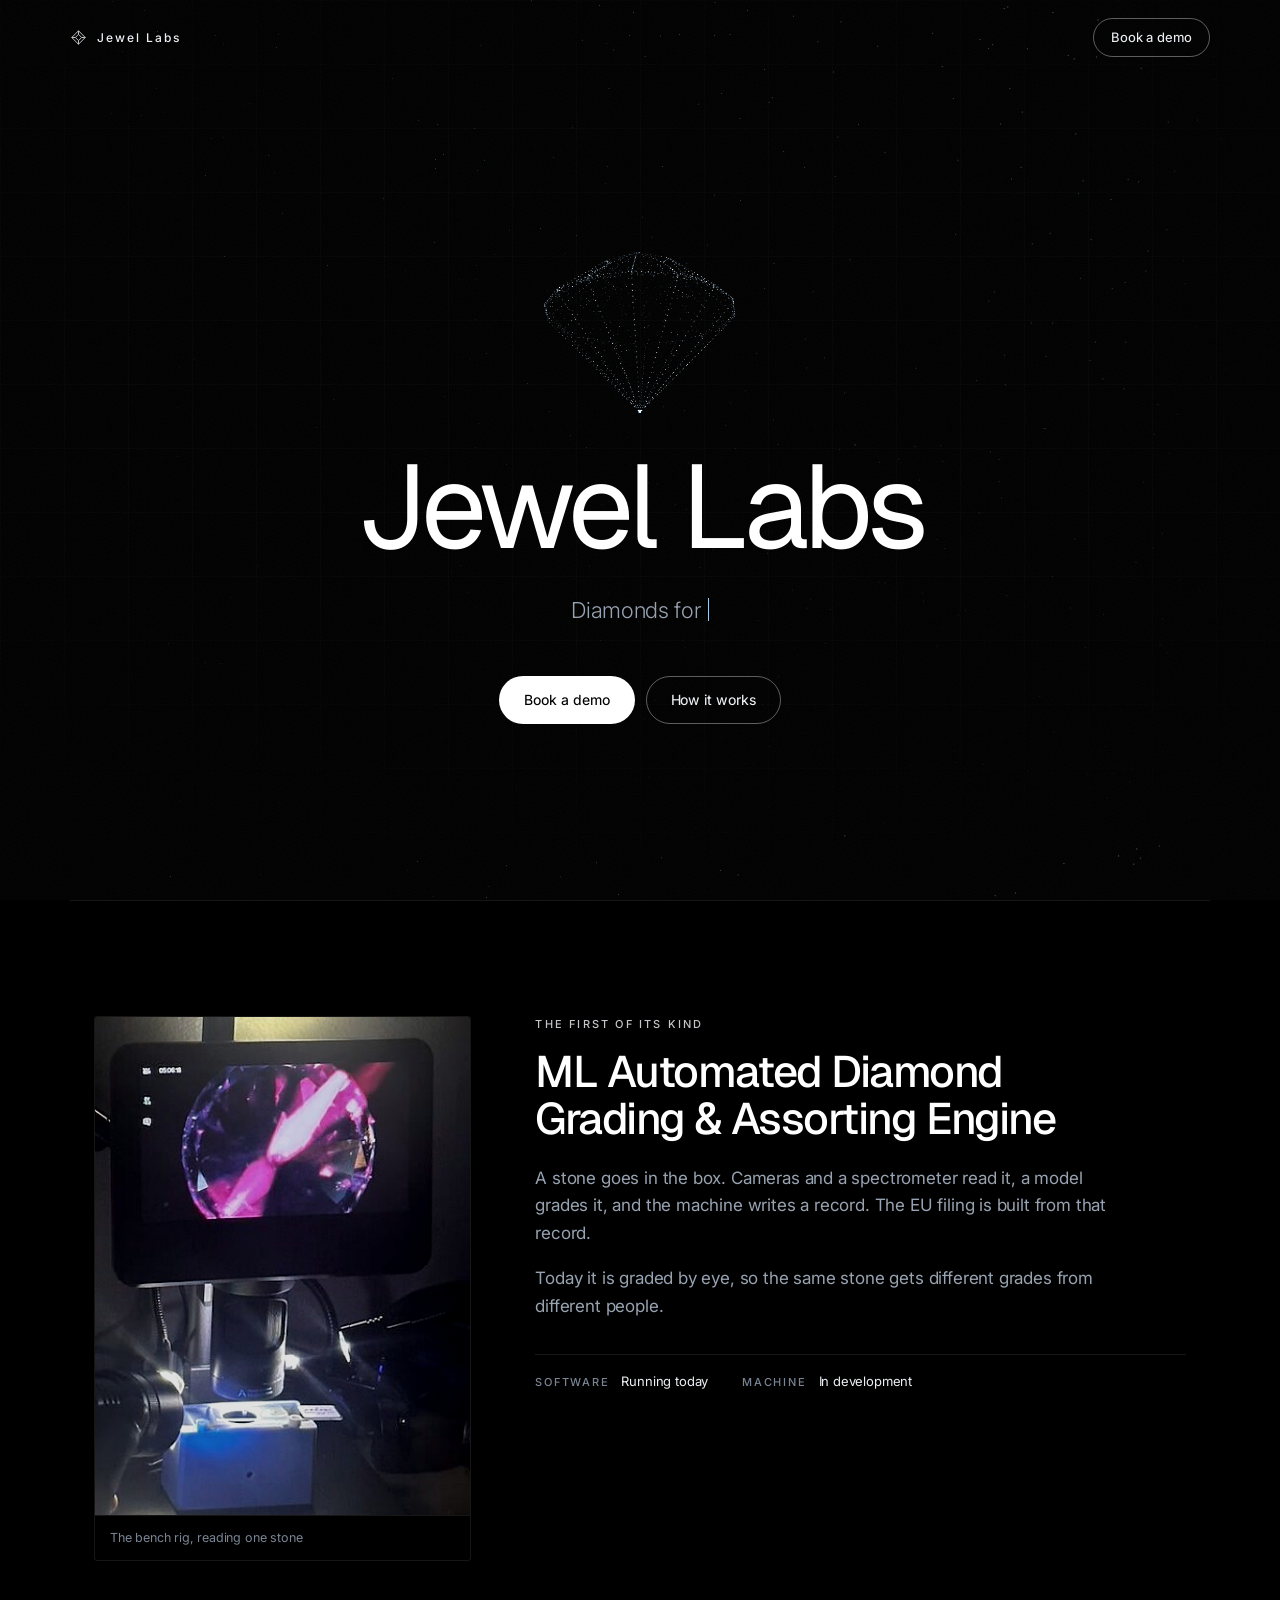
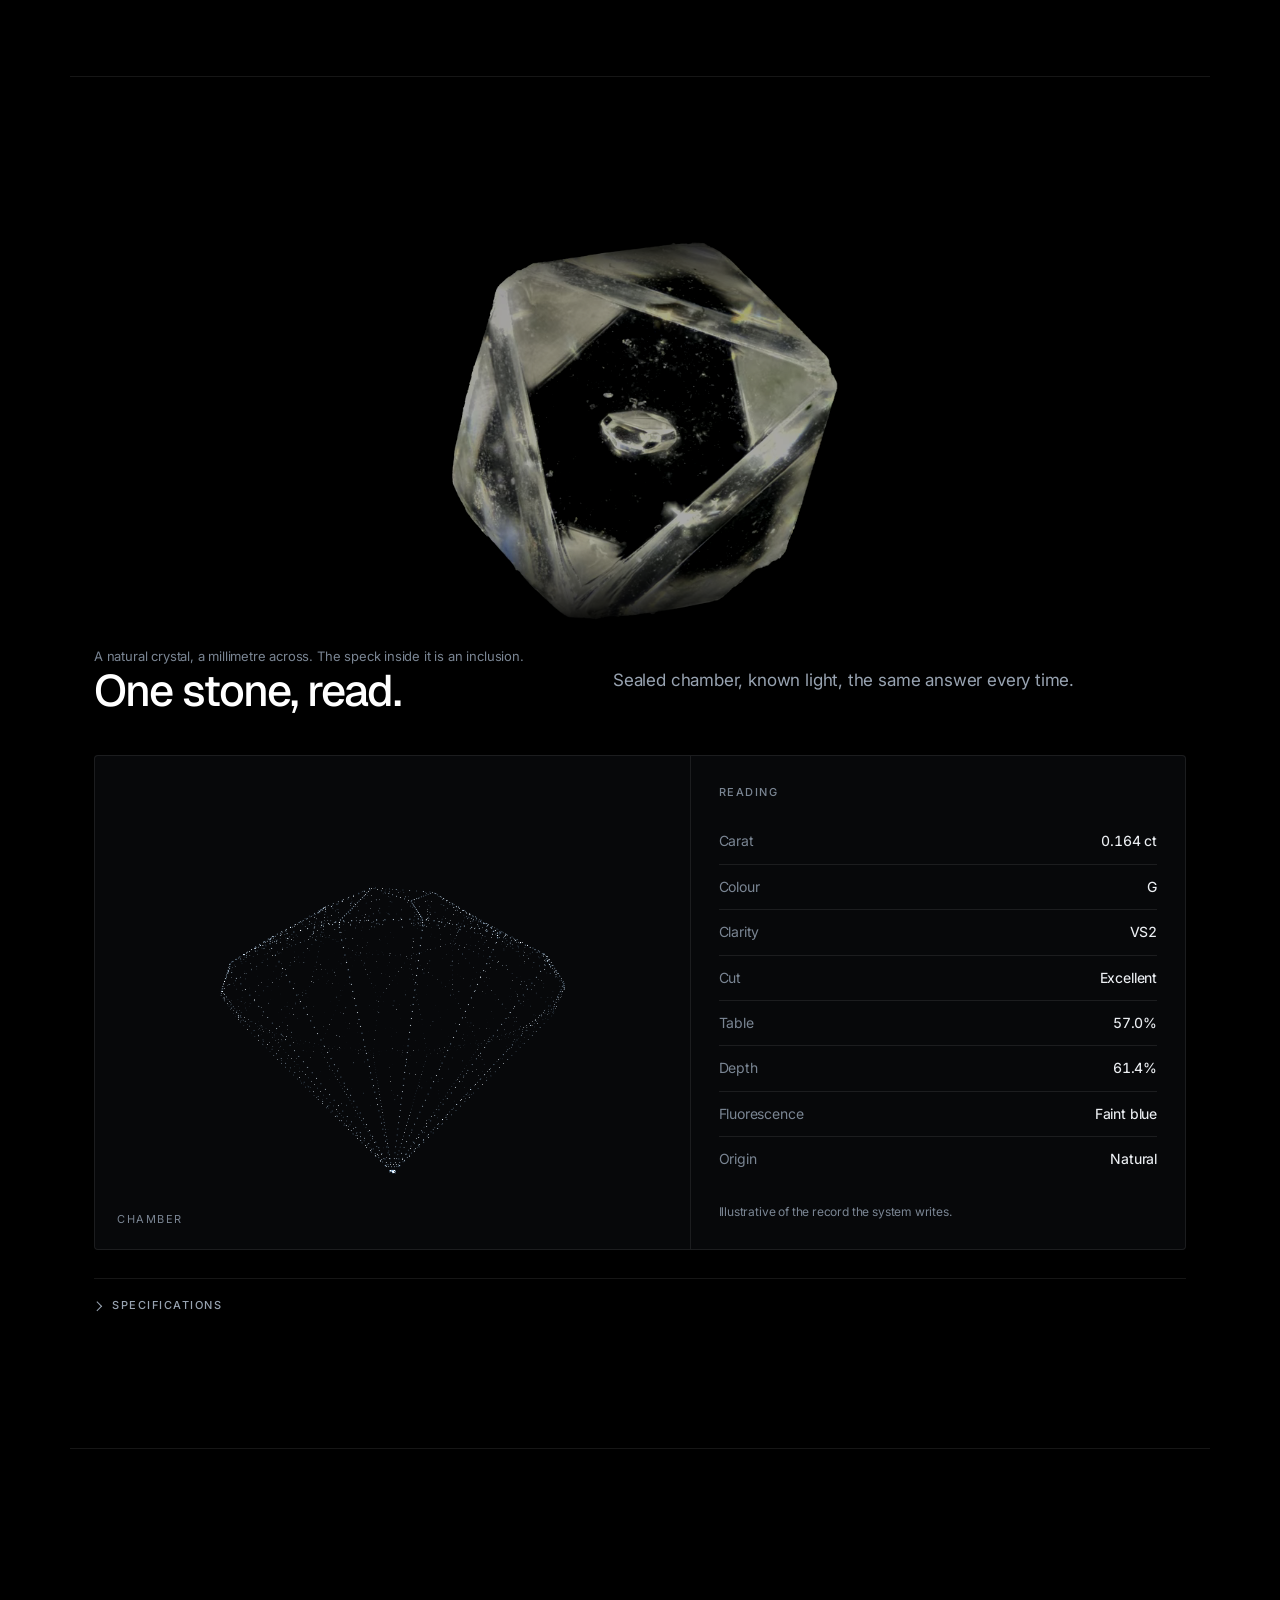
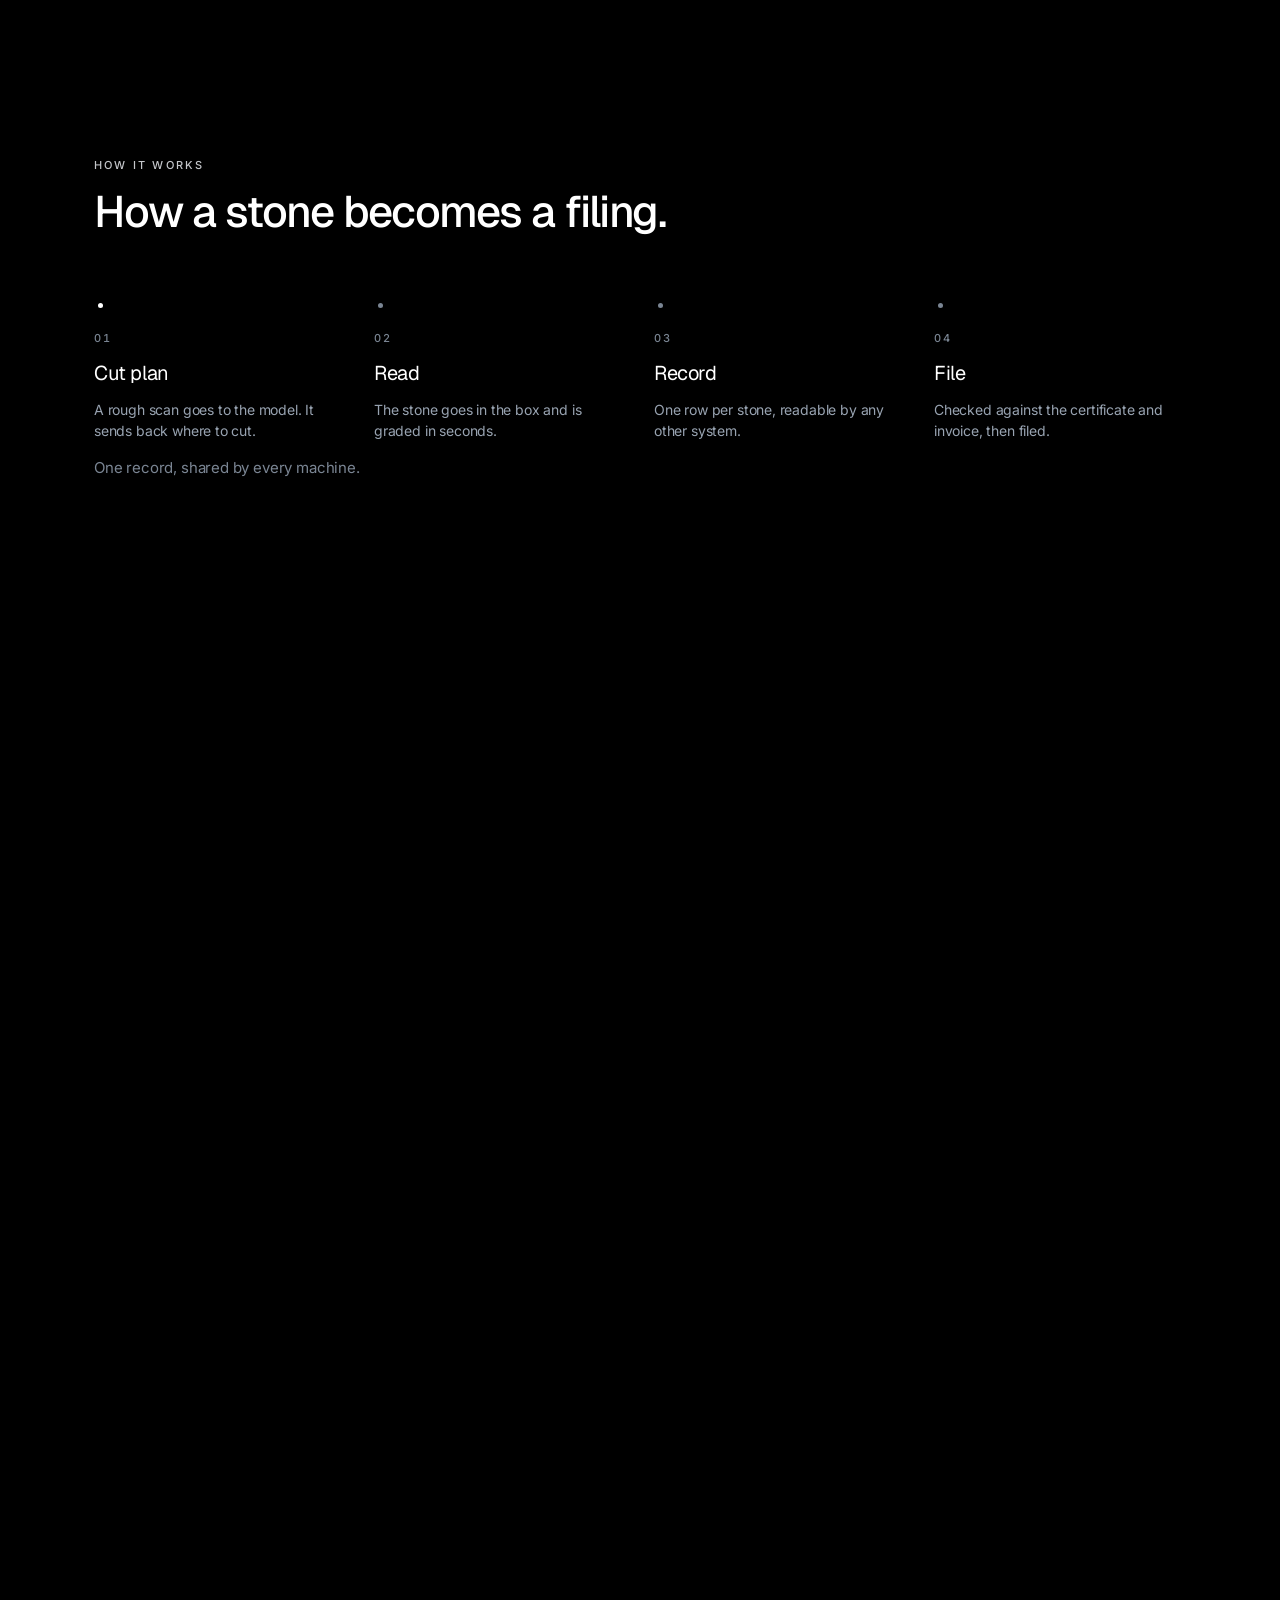
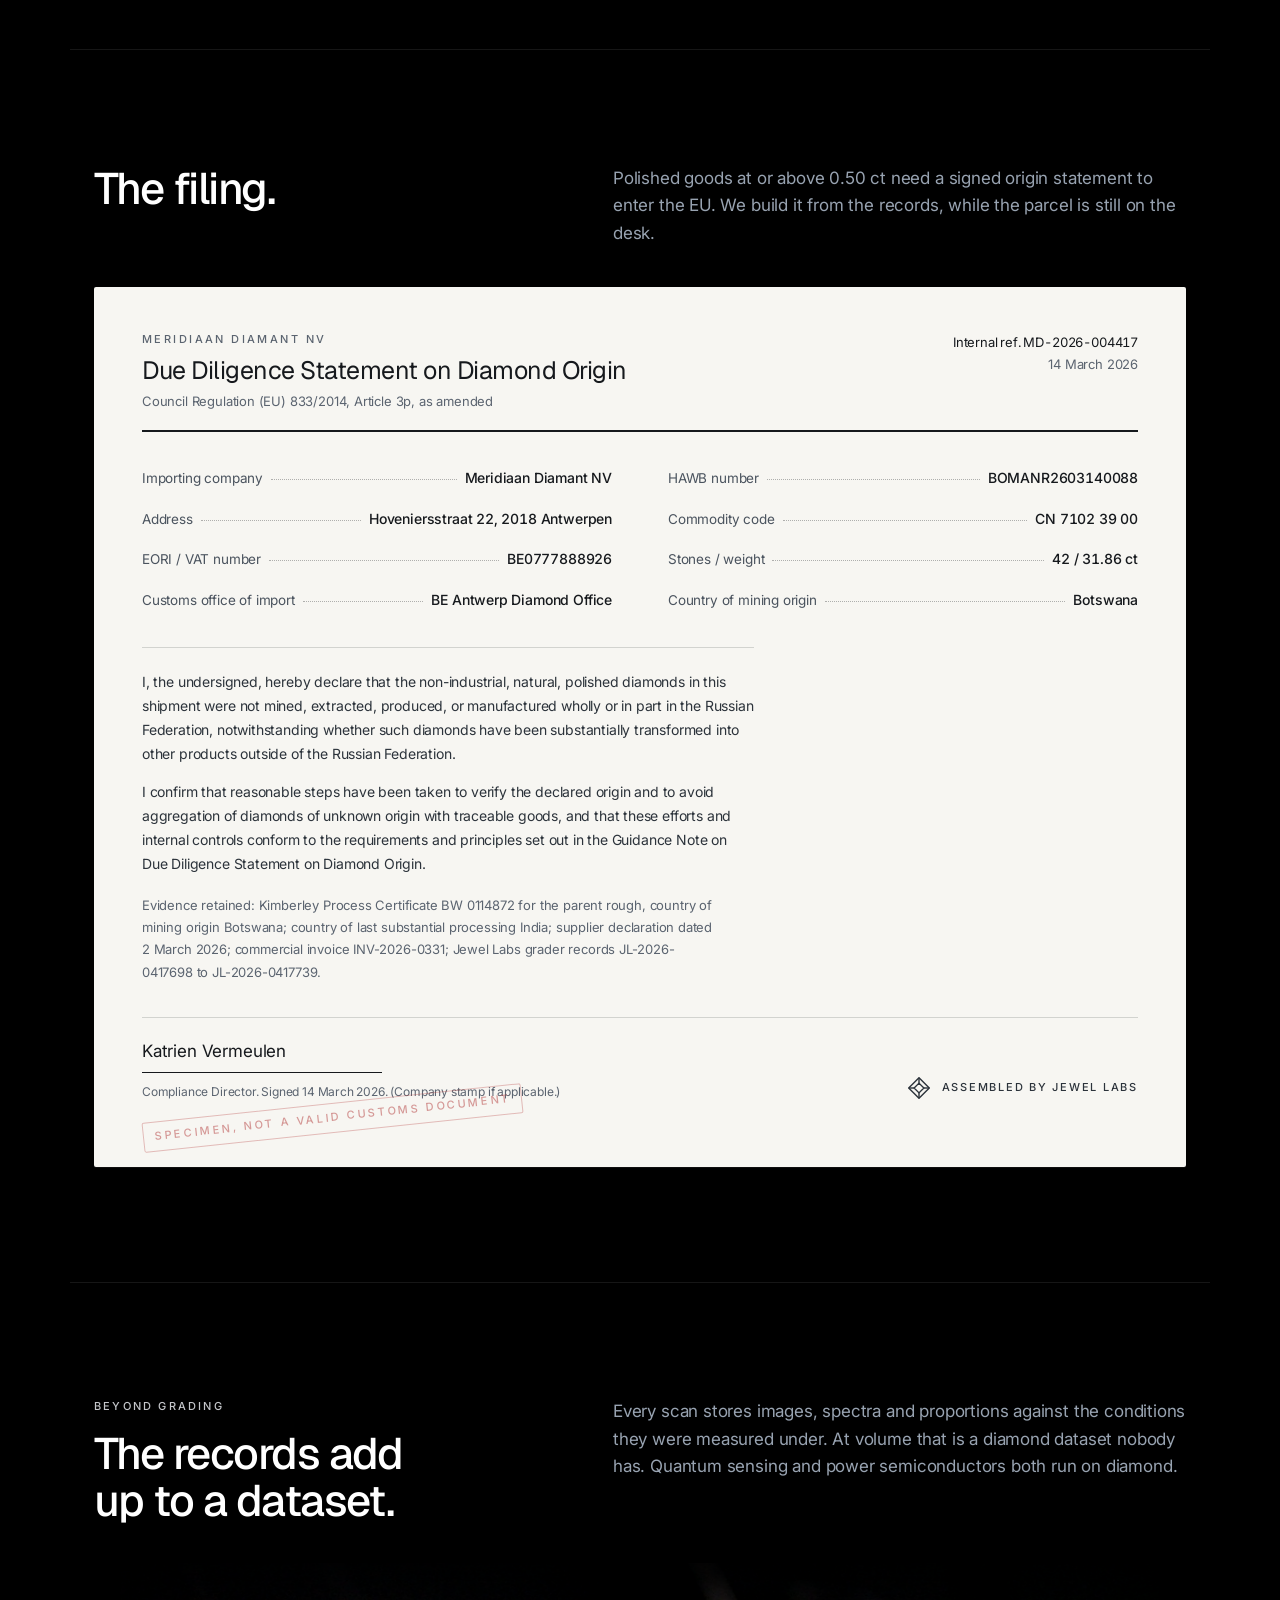
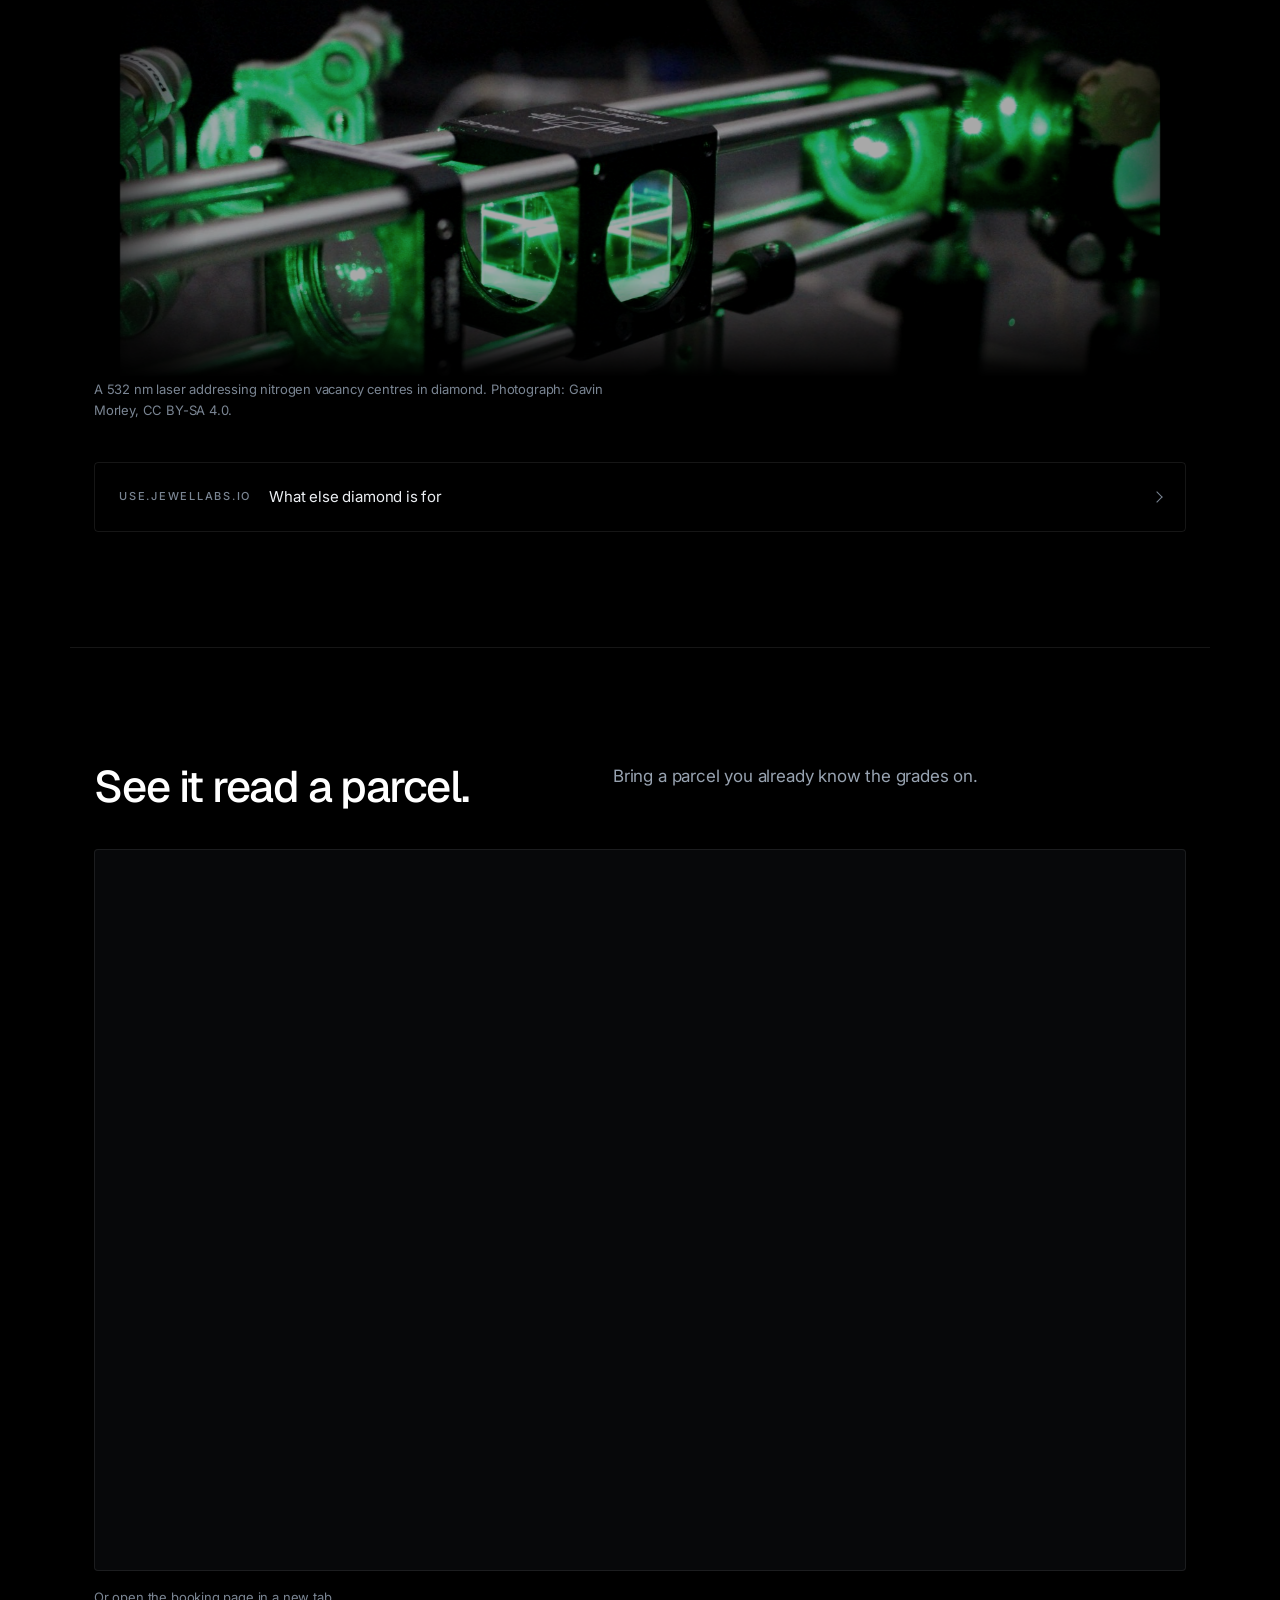
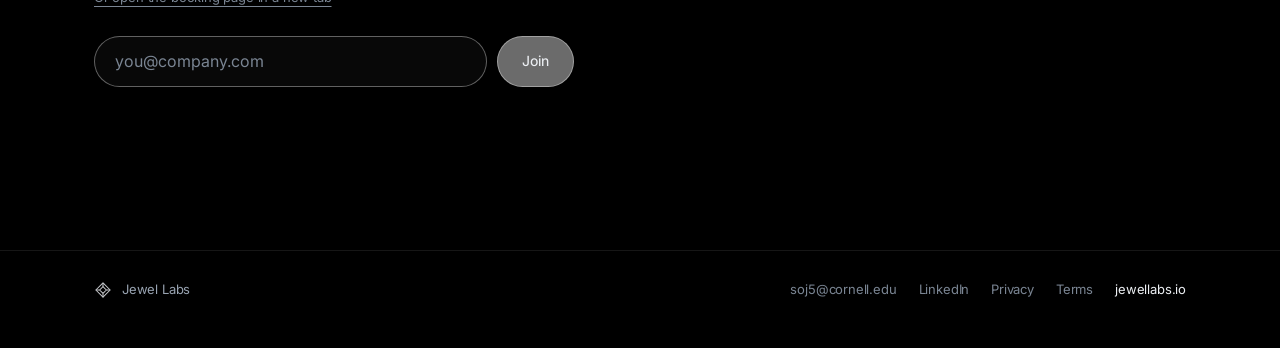
==== commit d0042633: "Hardware beside the claim, not a slab of pictures under it Section 01 is the h3x image and text bloc" ====
--- a/index.html
+++ b/index.html
@@ -4,8 +4,8 @@
 <meta charset="UTF-8" />
 <meta name="viewport" content="width=device-width, initial-scale=1.0, viewport-fit=cover" />
 <meta name="theme-color" content="#000000" />
-<link rel="icon" href="favicon.svg?v=26" type="image/svg+xml" sizes="any" />
-<link rel="apple-touch-icon" href="favicon.svg?v=26" />
+<link rel="icon" href="favicon.svg?v=29" type="image/svg+xml" sizes="any" />
+<link rel="apple-touch-icon" href="favicon.svg?v=29" />
 
 <title>Jewel Labs</title>
 <meta name="description" content="Jewel Labs builds automated diamond graders and the machine learning models that run them. A polished stone is read on the desk in seconds, and the EU customs filing is built from the record the machine writes." />
@@ -29,7 +29,7 @@
 <link rel="preconnect" href="https://fonts.googleapis.com" />
 <link rel="preconnect" href="https://fonts.gstatic.com" crossorigin />
 <link href="https://fonts.googleapis.com/css2?family=Geist:wght@300;400;500&family=Inter:wght@300;400;450;500&display=swap" rel="stylesheet" />
-<link rel="stylesheet" href="style.css?v=26" />
+<link rel="stylesheet" href="style.css?v=29" />
 <script>document.documentElement.classList.add('js')</script>
 
 <script type="application/ld+json">
@@ -98,48 +98,45 @@
 </section>
 
 <!-- ─────────── 01 WHAT WE MAKE ─────────── -->
-<section class="band" id="what">
-  <div class="band__body">
-    <div class="band__head">
+<section class="band band--wide" id="what">
+  <div class="band__body band__body--split">
+    <figure class="rig">
+      <img src="img/scope.jpg" width="400" height="530" loading="lazy" decoding="async"
+           alt="The bench microscope: a diamond on its lit stage, magnified on the screen above." />
+      <figcaption>The bench rig, reading one stone</figcaption>
+    </figure>
+
+    <div class="lead">
       <p class="kicker">The first of its kind</p>
       <h2 class="h2">ML Automated Diamond Grading &amp; Assorting Engine</h2>
-    </div>
-    <div class="band__lead">
       <p class="lede">
-      A stone goes in the box. Cameras and a spectrometer read it, a model grades it, and the machine
-      writes a record. The EU filing is built from that record.
+        A stone goes in the box. Cameras and a spectrometer read it, a model grades it, and the
+        machine writes a record. The EU filing is built from that record.
       </p>
       <p class="lede">
-      Today it is graded by eye, so the same stone gets different grades from different people.
-      </p>
-    </div>
-    <div class="media">
-      <figure class="media__cell media__cell--rig">
-        <img src="img/scope.jpg" width="570" height="760" loading="lazy" decoding="async"
-             alt="The bench microscope, a diamond on its lit stage and the magnified stone on the screen above it." />
-        <figcaption>The bench rig, reading one stone</figcaption>
-      </figure>
-      <figure class="media__cell">
-        <video class="figure__v" width="1400" height="552" poster="img/stone_poster.jpg"
-               autoplay muted loop playsinline preload="metadata"
-               aria-label="A light passing slowly across a natural diamond crystal about one millimetre across, with an inclusion visible inside it.">
-          <source src="img/stone.webm" type="video/webm" />
-          <source src="img/stone.mp4" type="video/mp4" />
-        </video>
-        <figcaption>A natural crystal, a millimetre across. The speck inside it is an inclusion.</figcaption>
-      </figure>
-    </div>
-
-    <dl class="state">
-      <div><dt>Software</dt><dd>Running today</dd></div>
-      <div><dt>Machine</dt><dd>In development</dd></div>
-    </dl>
+        Today it is graded by eye, so the same stone gets different grades from different people.
+      </p>
+      <dl class="state">
+        <div><dt>Software</dt><dd>Running today</dd></div>
+        <div><dt>Machine</dt><dd>In development</dd></div>
+      </dl>
+    </div>
   </div>
 </section>
 
 <!-- ─────────── 02 THE MACHINE ─────────── -->
 <section class="band band--wide" id="scan">
   <div class="band__body">
+    <figure class="figure figure--wide">
+      <video class="figure__v" width="1400" height="552" poster="img/stone_poster.jpg"
+             autoplay muted loop playsinline preload="metadata"
+             aria-label="A light passing slowly across a natural diamond crystal about one millimetre across, with an inclusion visible inside it.">
+        <source src="img/stone.webm" type="video/webm" />
+        <source src="img/stone.mp4" type="video/mp4" />
+      </video>
+      <figcaption>A natural crystal, a millimetre across. The speck inside it is an inclusion.</figcaption>
+    </figure>
+
     <div class="band__head">
       <h2 class="h2">One stone, read.</h2>
     </div>
@@ -438,6 +435,6 @@
   </div>
 </footer>
 
-<script src="app.js?v=26" defer></script>
+<script src="app.js?v=29" defer></script>
 </body>
 </html>
--- a/style.css
+++ b/style.css
@@ -219,7 +219,7 @@
   }
   .band__head { grid-column: 1; }
   .band__lead { grid-column: 2; }
-  .band__body > *:not(.band__head):not(.band__lead) { grid-column: 1 / -1; }
+  .band__body > *:not(.band__head):not(.band__lead):not(.rig):not(.lead) { grid-column: 1 / -1; }
   .band__lead .lede { margin-top: 0; max-width: 60ch; }
   .band__lead .lede + .lede { margin-top: 20px; }
 }
@@ -763,67 +763,6 @@
    The bench microscope, small, in the corner of the clip. It sits on the clip's
    own black letterbox, so it reads as a second view rather than a second image
    competing for the band. */
-.figure__media { position: relative; display: block; }
-/* .figure img already matches this element and outranks a lone class, so the
-   selector has to carry the element too or the inset inherits the full band.
-   It is anchored to the media wrapper, not the figure, so it can never sit on
-   top of the caption. */
-.figure img.figure__inset {
-  position: absolute;
-  right: 14px; bottom: 14px;
-  width: clamp(84px, 9.5vw, 132px);
-  height: auto;
-  aspect-ratio: 470 / 700;
-  object-fit: cover;
-  border: 1px solid var(--line-2);
-  border-radius: 2px;
-  background: var(--bg);
-  filter: contrast(1.04) brightness(0.92) saturate(0.9);
-  animation: none;
-}
-@media (max-width: 720px) {
-  .figure img.figure__inset { width: 72px; right: 8px; bottom: 8px; }
-}
-
-/* ═════════ MEDIA BLOCK ═════════
-   One outline, internal hairlines, no gaps. Two views of the same job sitting
-   in a single frame, rather than two pictures floating separately on black. */
-.media {
-  display: grid;
-  grid-template-columns: minmax(0, 315px) minmax(0, 1fr);
-  gap: 1px;
-  margin-top: 40px;
-  background: var(--line);
-  border: 1px solid var(--line);
-  border-radius: 3px;
-  overflow: hidden;
-}
-.media__cell { position: relative; margin: 0; background: var(--bg); display: flex; flex-direction: column; }
-.media__cell > img,
-.media__cell > video {
-  display: block;
-  width: 100%;
-  height: 420px;
-  object-fit: cover;
-  object-position: center;
-  background: var(--bg);
-  animation: none;
-  transform: none;
-}
-/* the rig is cropped to 3:4 around the whole machine, so it fills its cell
-   with nothing left over. */
-.media__cell--rig > img { object-position: center; }
-.media__cell figcaption {
-  margin-top: auto;
-  padding: 13px 16px;
-  border-top: 1px solid var(--line);
-  font-size: 12.5px; line-height: 1.5; color: var(--text-3);
-}
-@media (max-width: 860px) {
-  .media { grid-template-columns: 1fr; }
-  .media__cell > img, .media__cell > video { height: 260px; }
-  .media__cell--rig > img { height: 300px; }
-}
 
 /* the last thing before the calendar arrives on its own, slowly */
 .onward.rv { opacity: 0; transform: translateY(18px); }
@@ -831,3 +770,40 @@
   opacity: 1; transform: none;
   transition: opacity 1100ms var(--ease) 120ms, transform 1100ms var(--ease) 120ms;
 }
+
+/* ═════════ SECTION 01 ═════════
+   Hardware on the left, the claim on the right, one row. The h3x image and text
+   block: it fills the measure and stays short, instead of a text row sitting on
+   top of a slab of pictures. */
+@media (min-width: 861px) {
+  .band__body--split {
+    display: grid;
+    grid-template-columns: minmax(0, 0.58fr) minmax(0, 1fr);
+    column-gap: 64px;
+    align-items: start;
+  }
+  .band__body--split > .rig  { grid-column: 1; }
+  .band__body--split > .lead { grid-column: 2; }
+}
+.rig { margin: 0; border: 1px solid var(--line); border-radius: 3px; overflow: hidden; }
+.rig img {
+  display: block; width: 100%; height: auto;
+  aspect-ratio: 400 / 530;
+  object-fit: cover;
+  background: var(--bg);
+  filter: contrast(1.14) brightness(0.88) saturate(0.82);
+}
+.rig figcaption {
+  padding: 12px 15px;
+  border-top: 1px solid var(--line);
+  font-size: 12.5px; color: var(--text-3);
+}
+.lead .kicker { margin-bottom: 14px; }
+.lead .h2 { max-width: 18ch; }
+.lead .lede { max-width: 52ch; }
+.lead .lede + .lede { margin-top: 18px; }
+
+@media (max-width: 860px) {
+  .band__body--split { grid-template-columns: 1fr; row-gap: 32px; }
+  .rig { max-width: 300px; }
+}
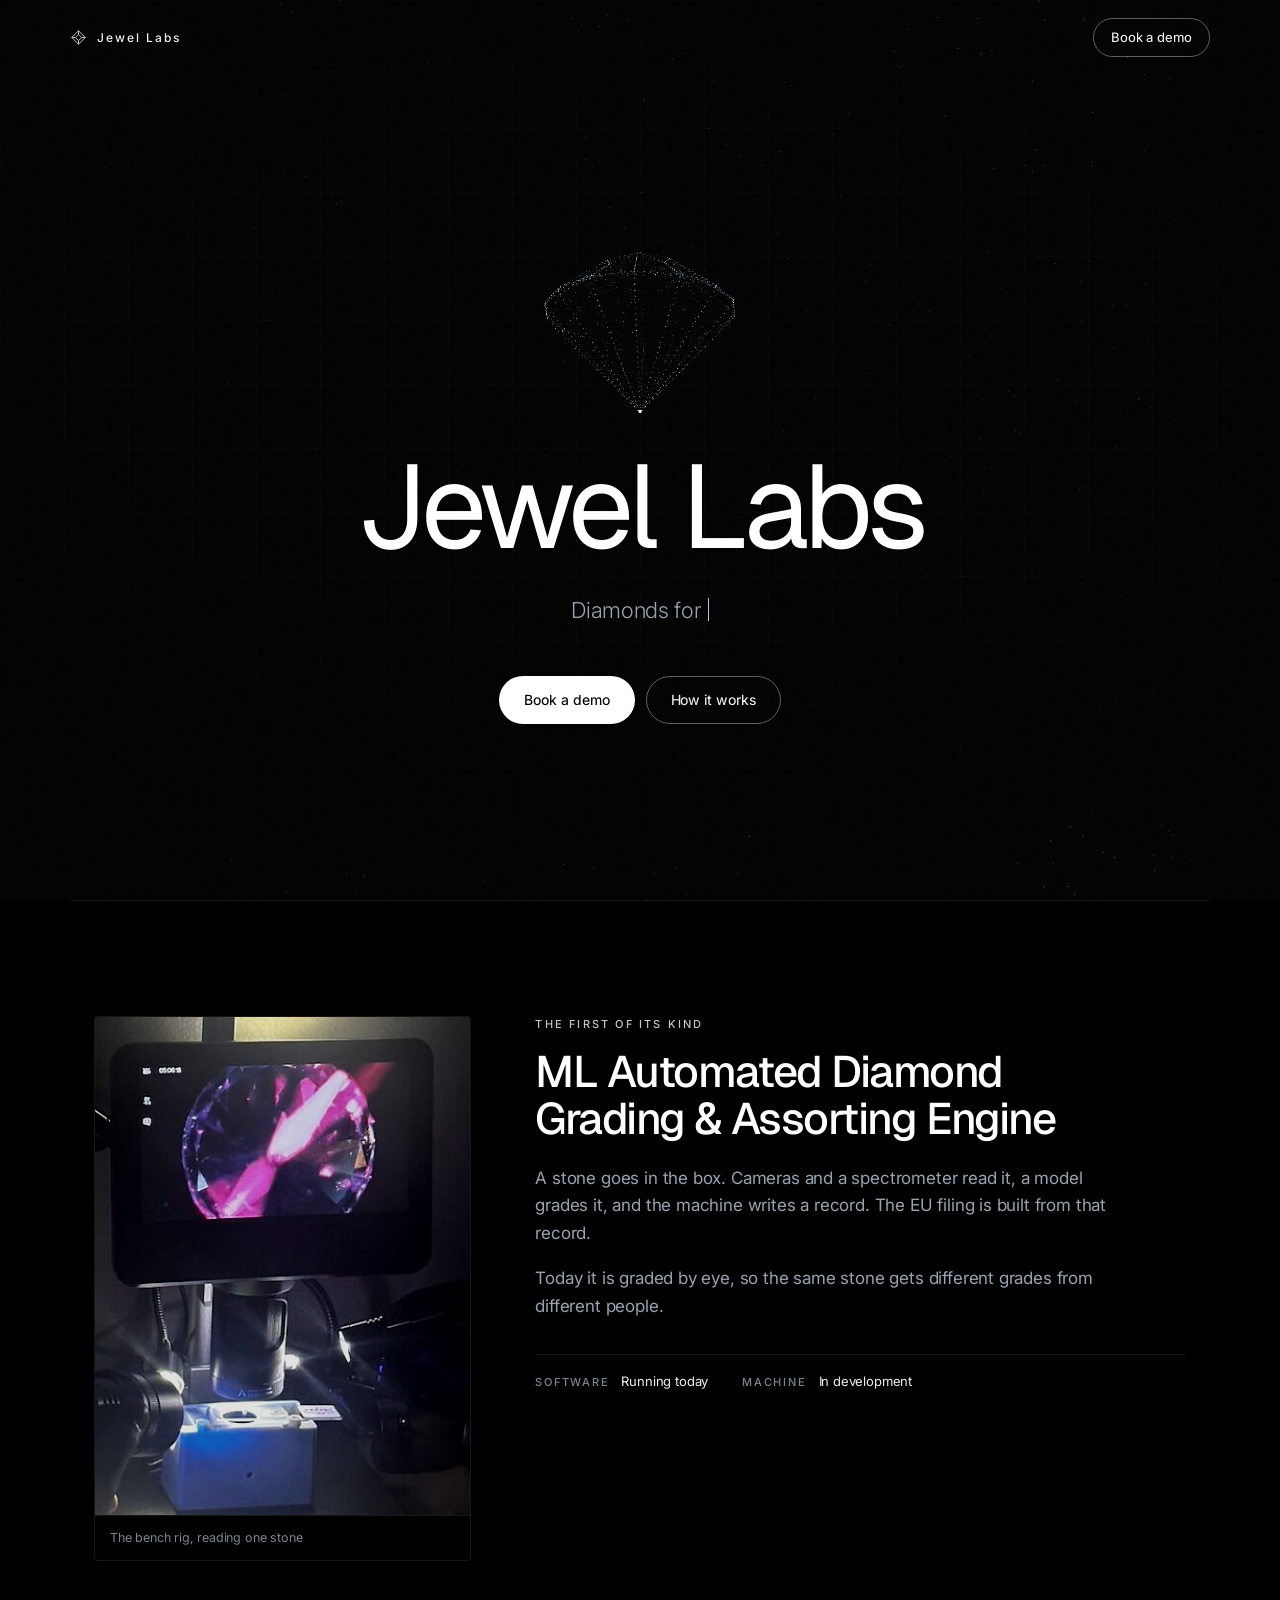
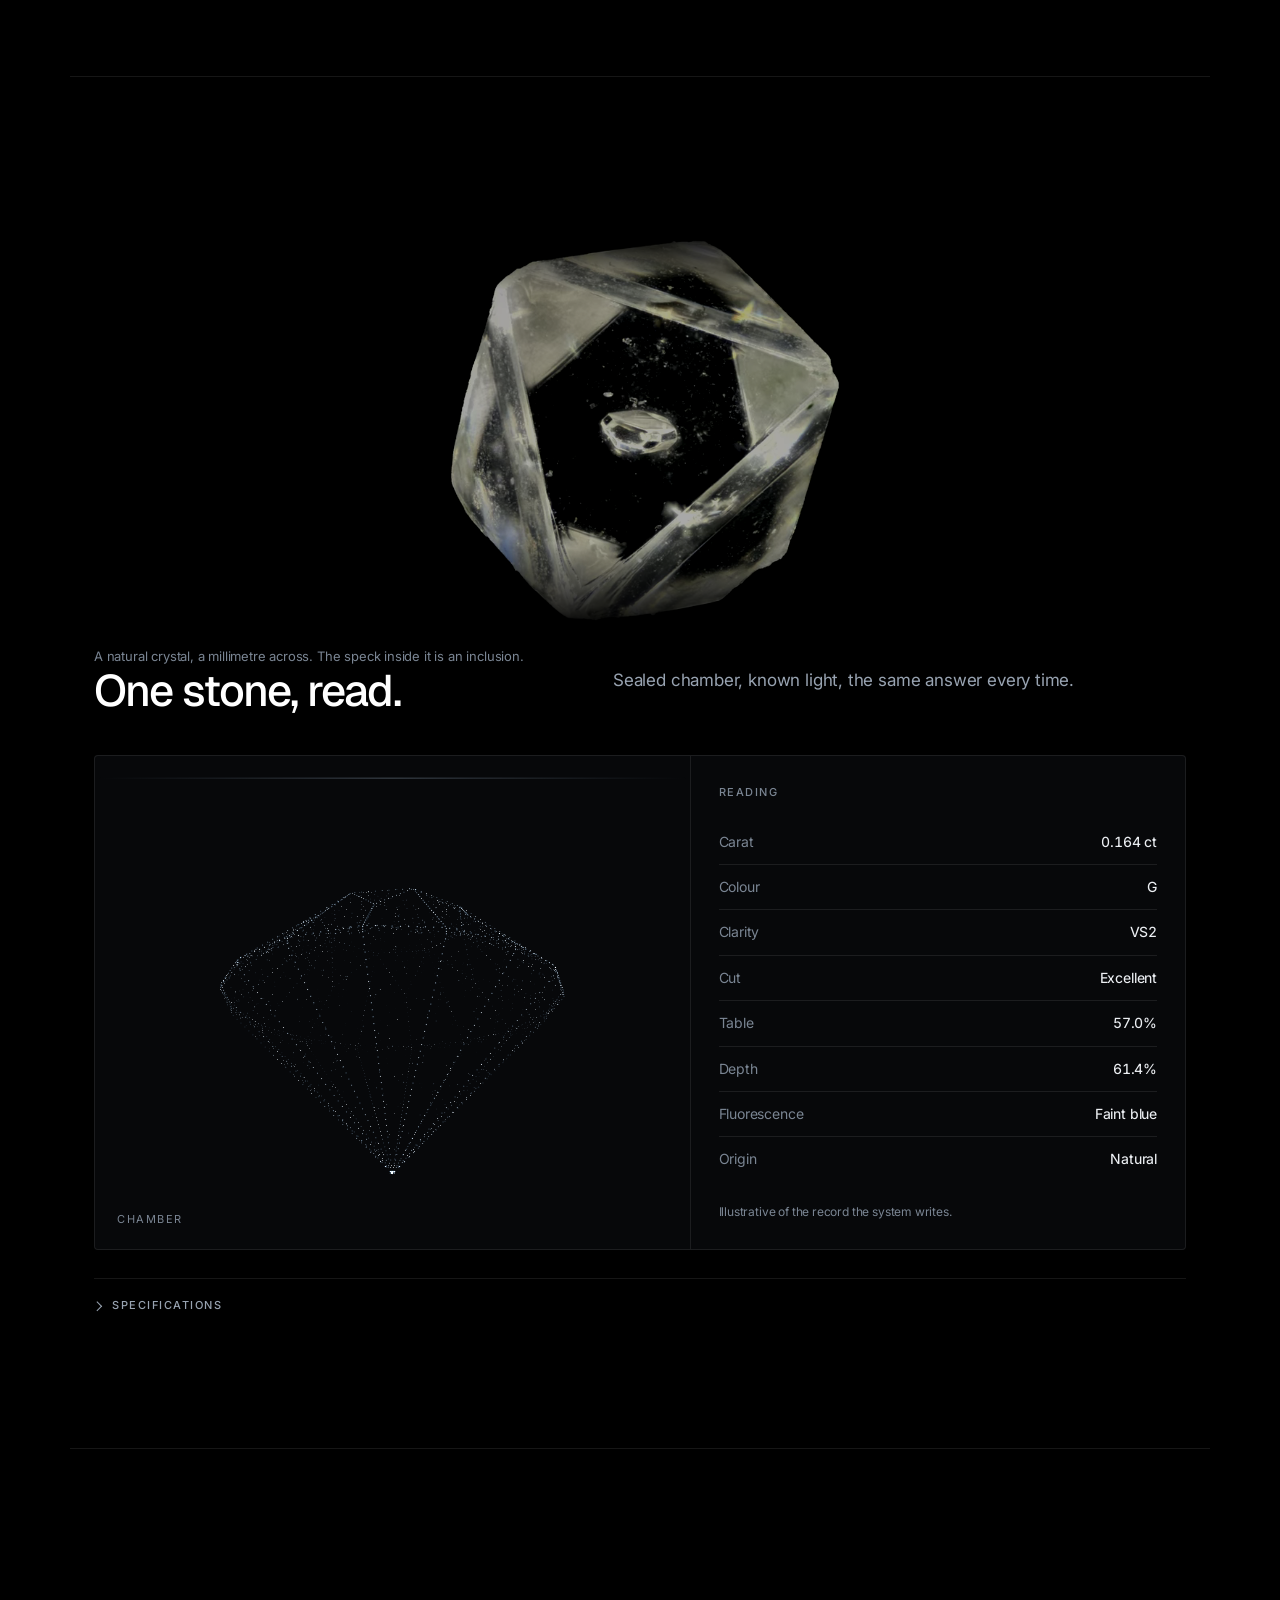
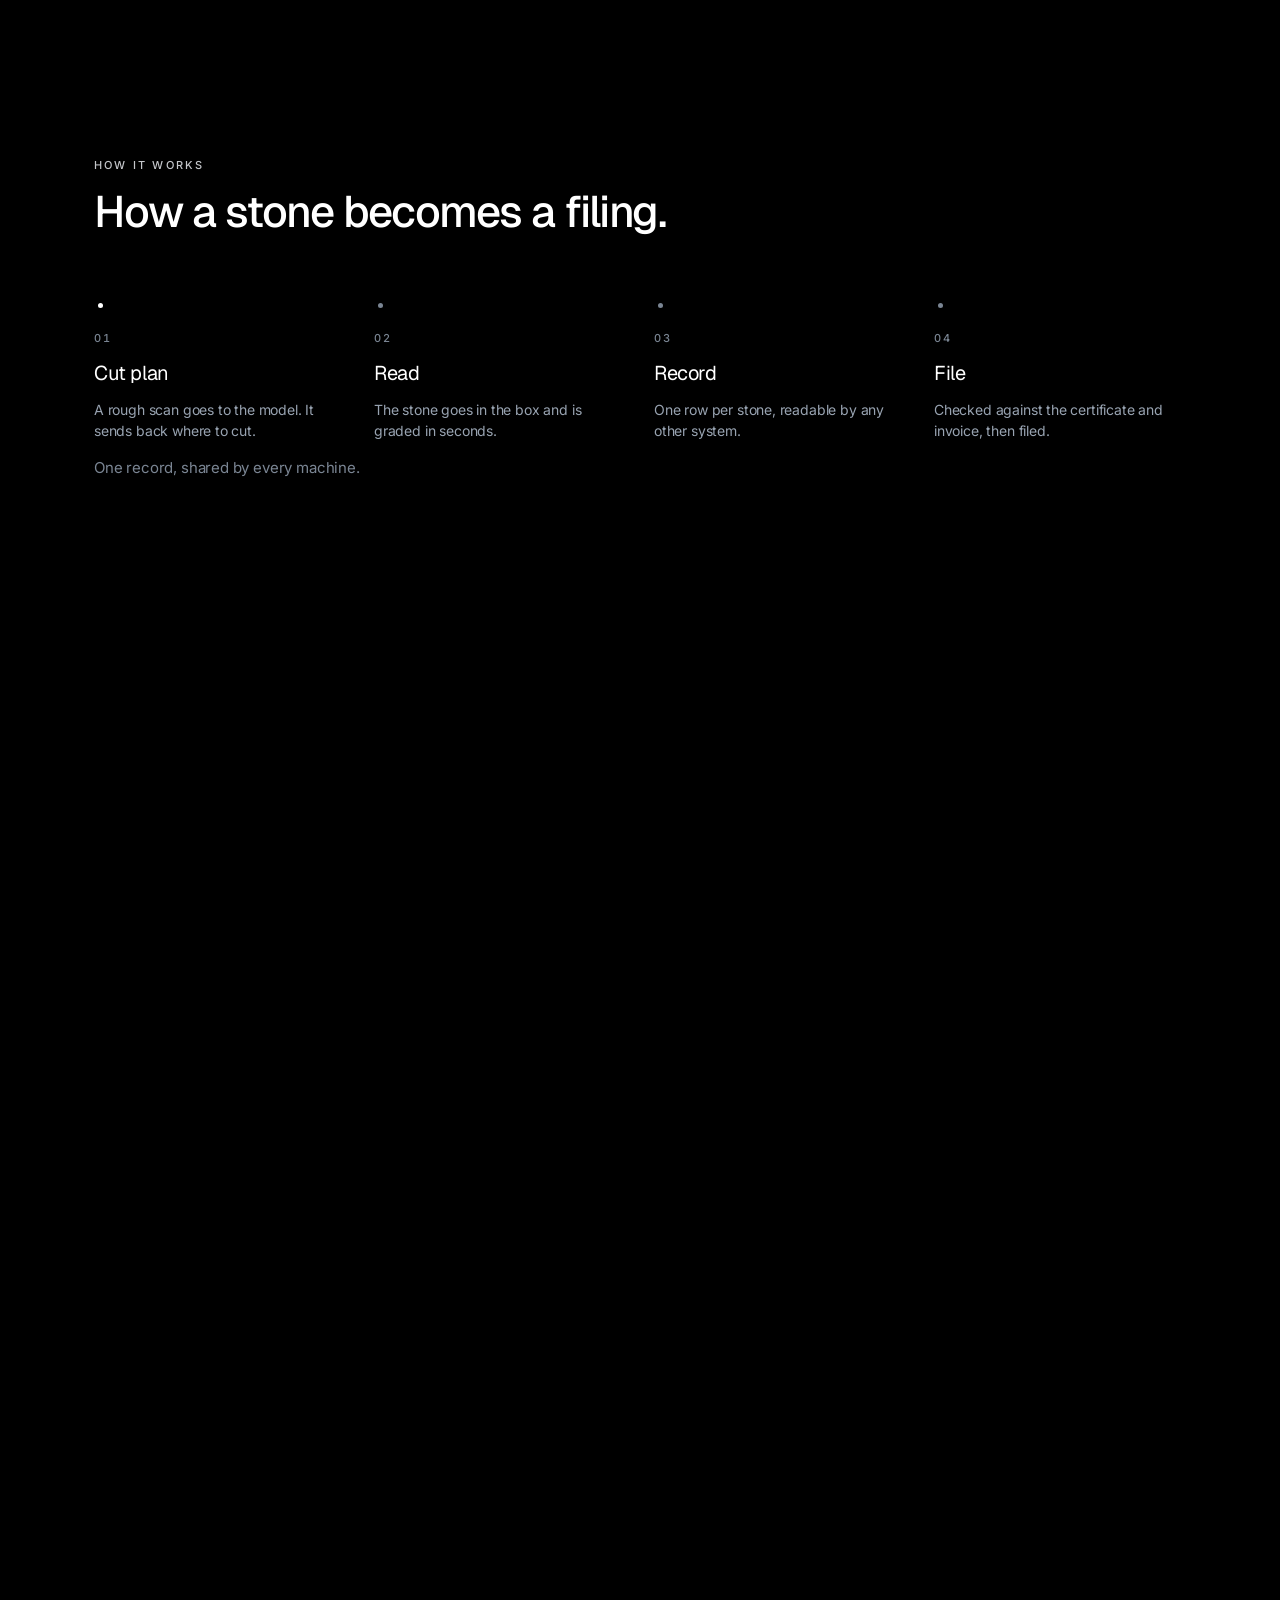
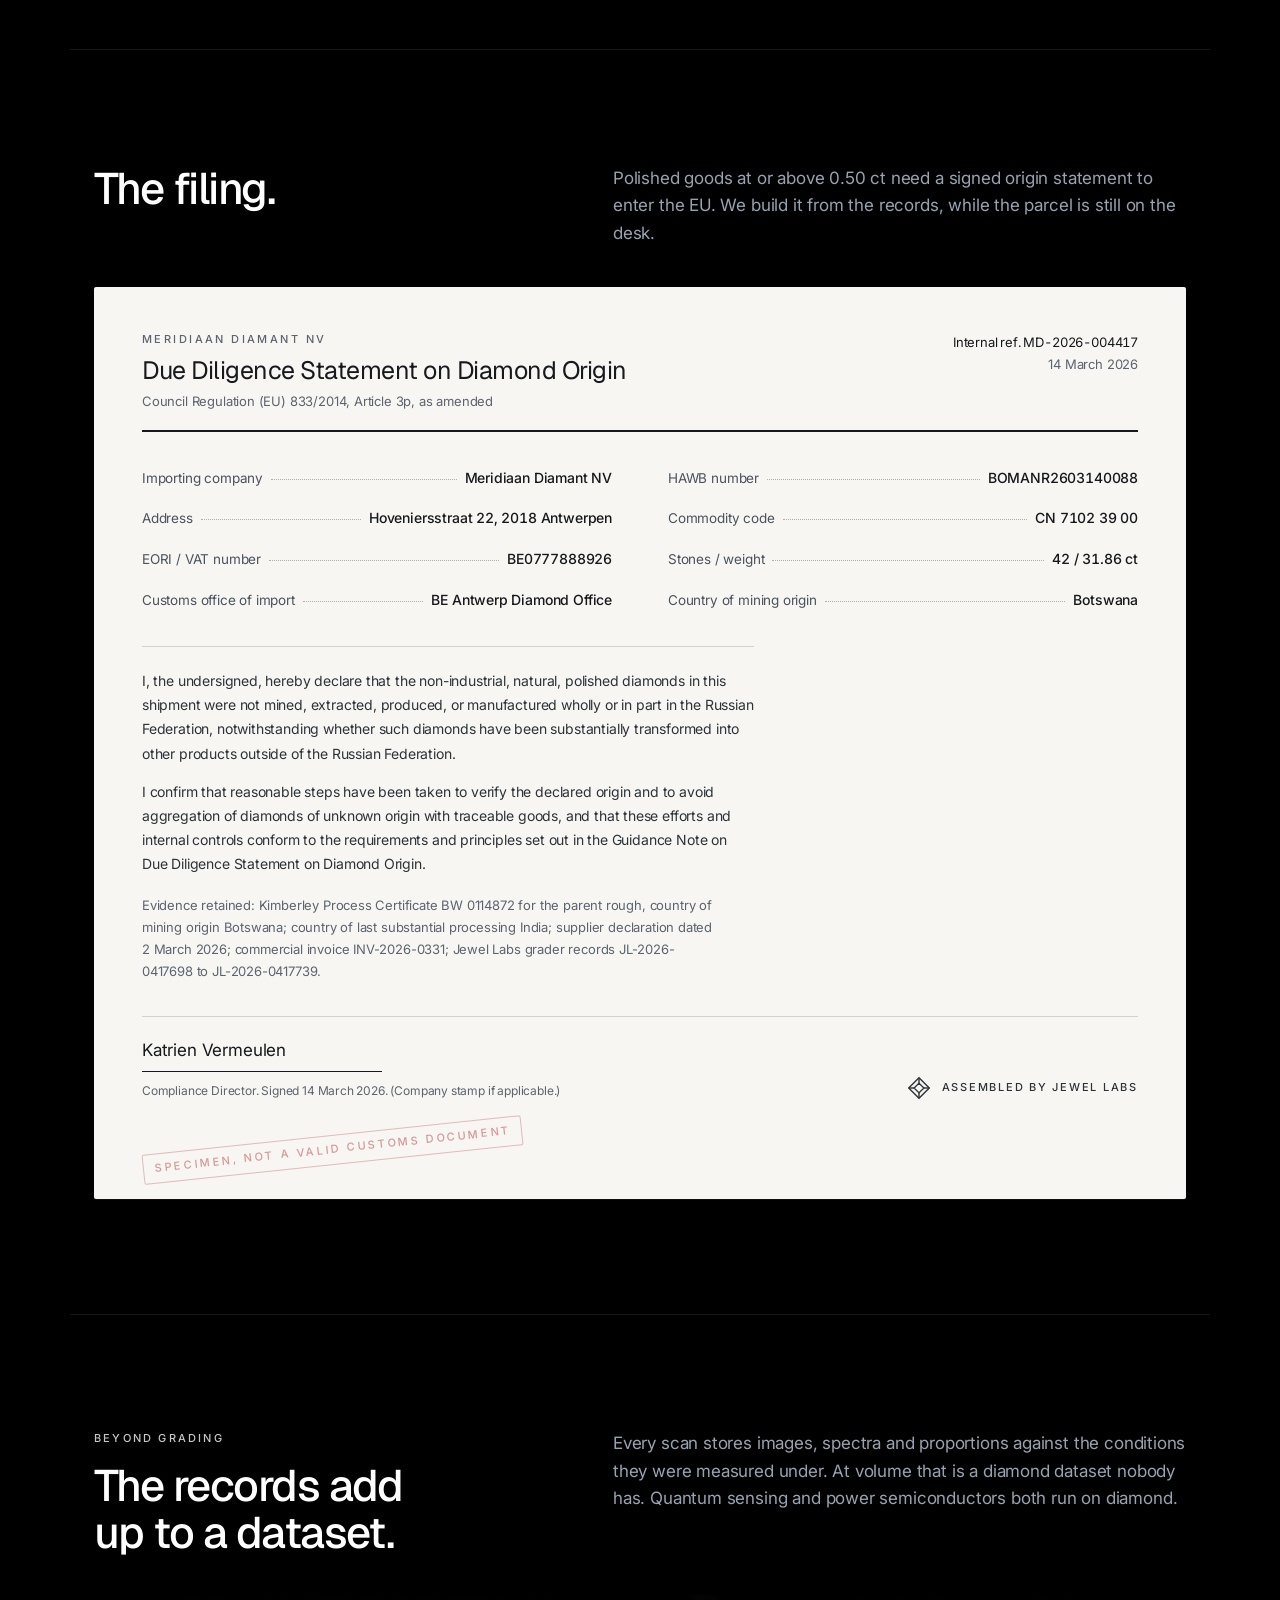
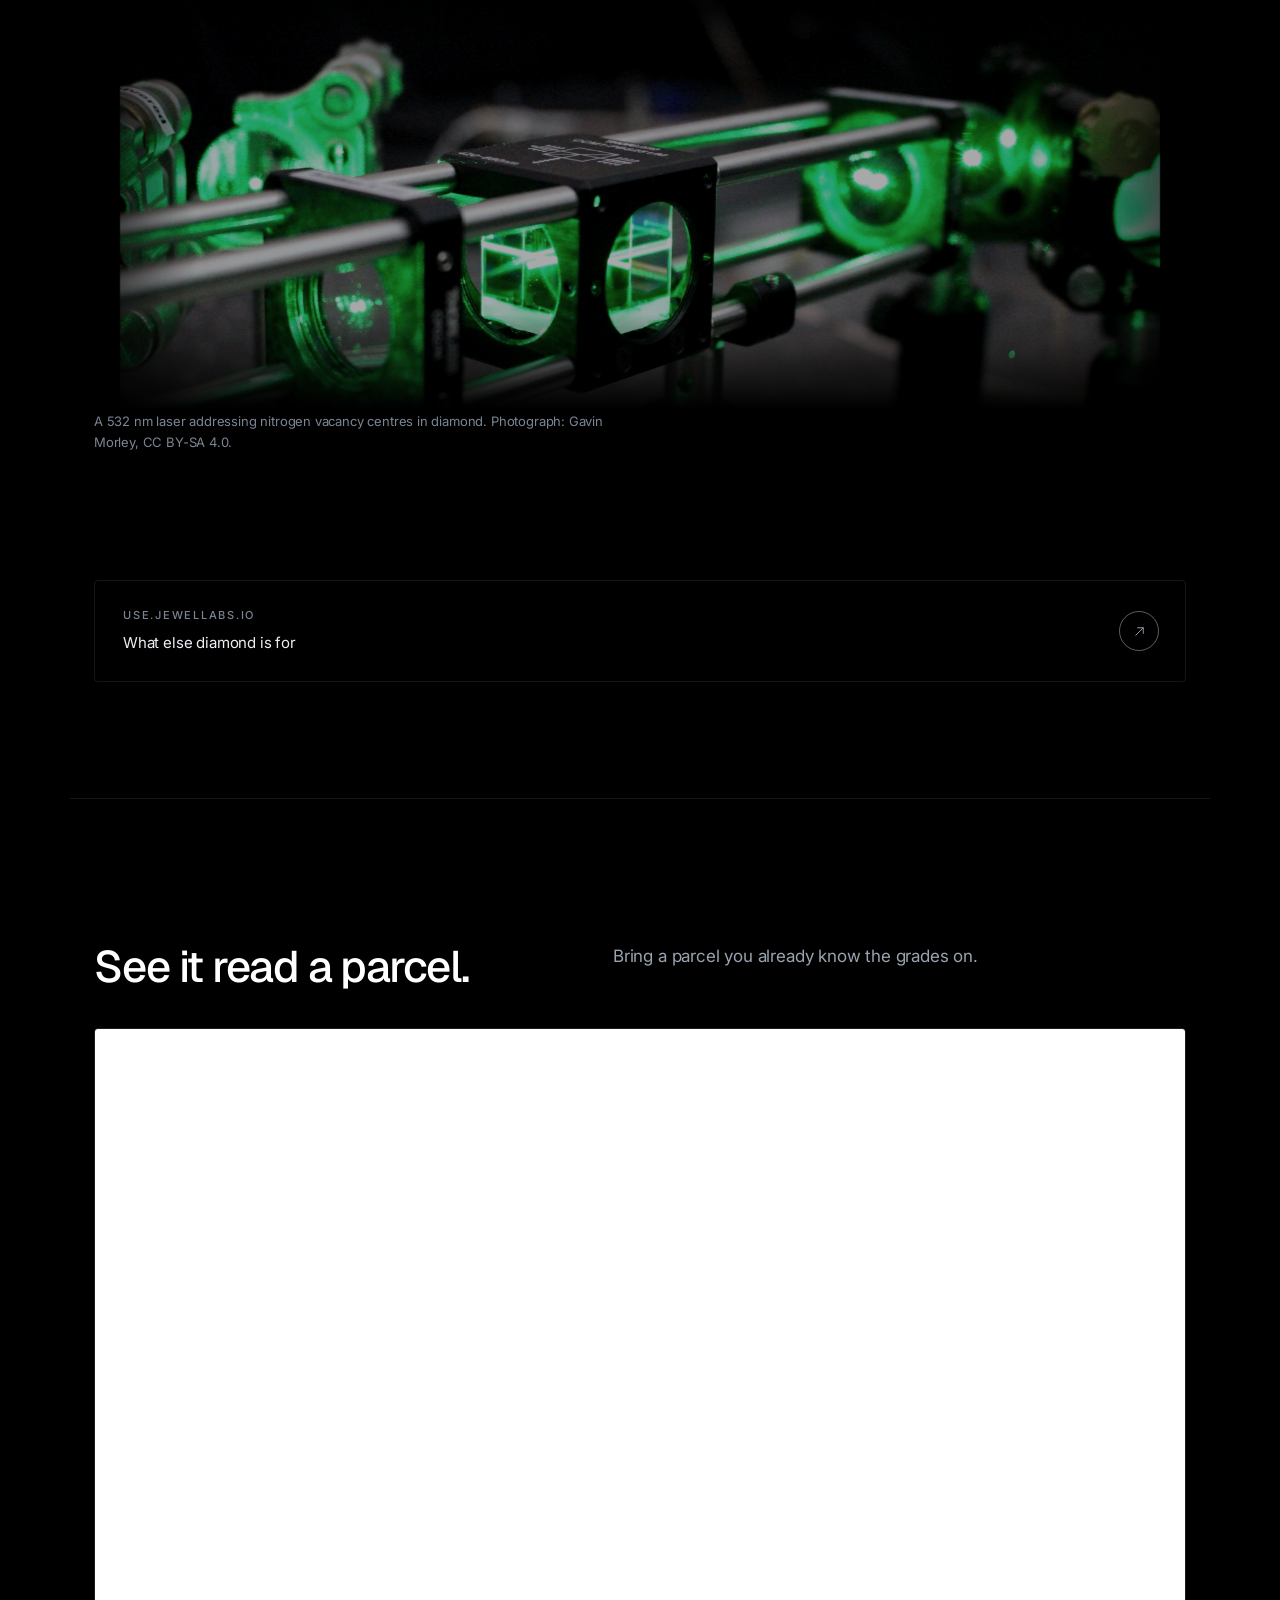
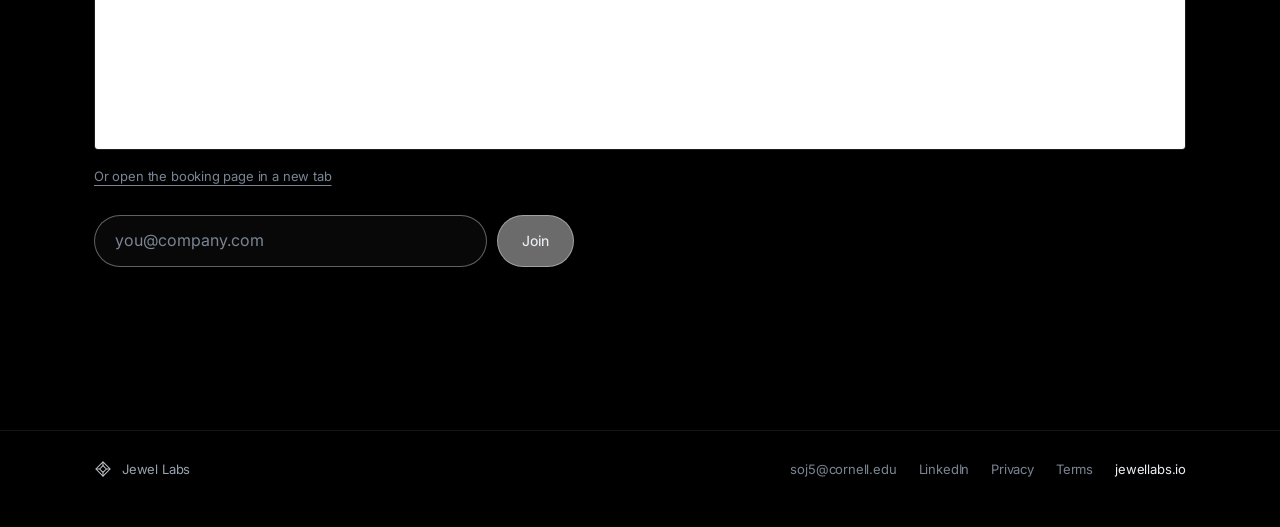
==== commit 4cc9ef74: "Give the onward link a real target, and its own beat before the calendar It was a hairline row that " ====
--- a/index.html
+++ b/index.html
@@ -4,8 +4,8 @@
 <meta charset="UTF-8" />
 <meta name="viewport" content="width=device-width, initial-scale=1.0, viewport-fit=cover" />
 <meta name="theme-color" content="#000000" />
-<link rel="icon" href="favicon.svg?v=29" type="image/svg+xml" sizes="any" />
-<link rel="apple-touch-icon" href="favicon.svg?v=29" />
+<link rel="icon" href="favicon.svg?v=30" type="image/svg+xml" sizes="any" />
+<link rel="apple-touch-icon" href="favicon.svg?v=30" />
 
 <title>Jewel Labs</title>
 <meta name="description" content="Jewel Labs builds automated diamond graders and the machine learning models that run them. A polished stone is read on the desk in seconds, and the EU customs filing is built from the record the machine writes." />
@@ -29,7 +29,7 @@
 <link rel="preconnect" href="https://fonts.googleapis.com" />
 <link rel="preconnect" href="https://fonts.gstatic.com" crossorigin />
 <link href="https://fonts.googleapis.com/css2?family=Geist:wght@300;400;500&family=Inter:wght@300;400;450;500&display=swap" rel="stylesheet" />
-<link rel="stylesheet" href="style.css?v=29" />
+<link rel="stylesheet" href="style.css?v=30" />
 <script>document.documentElement.classList.add('js')</script>
 
 <script type="application/ld+json">
@@ -374,9 +374,16 @@
     </figure>
 
     <a class="onward" href="https://use.jewellabs.io/" target="_blank" rel="noopener noreferrer">
-      <span class="onward__k">use.jewellabs.io</span>
-      <span class="onward__t">What else diamond is for</span>
-      <span class="onward__a" aria-hidden="true"></span>
+      <span class="onward__x">
+        <span class="onward__k">use.jewellabs.io</span>
+        <span class="onward__t">What else diamond is for</span>
+      </span>
+      <span class="onward__go" aria-hidden="true">
+        <svg viewBox="0 0 24 24" width="15" height="15" fill="none" stroke="currentColor"
+             stroke-width="1.5" stroke-linecap="round" stroke-linejoin="round">
+          <path d="M6 18L18 6"/><path d="M9 6h9v9"/>
+        </svg>
+      </span>
     </a>
   </div>
 </section>
@@ -435,6 +442,6 @@
   </div>
 </footer>
 
-<script src="app.js?v=29" defer></script>
+<script src="app.js?v=30" defer></script>
 </body>
 </html>
--- a/style.css
+++ b/style.css
@@ -93,7 +93,6 @@
   background-image: url("data:image/svg+xml,%3Csvg xmlns='http://www.w3.org/2000/svg' width='140' height='140'%3E%3Cfilter id='n'%3E%3CfeTurbulence type='fractalNoise' baseFrequency='0.9' numOctaves='2' stitchTiles='stitch'/%3E%3C/filter%3E%3Crect width='100%25' height='100%25' filter='url(%23n)'/%3E%3C/svg%3E");
   background-size: 140px 140px;
   transform: translateZ(0);
-  will-change: transform;
 }
 @media (prefers-reduced-motion: reduce) { .grain { display: none; } }
 
@@ -205,7 +204,7 @@
   border-top: 1px solid var(--line);
 }
 .band--wide { max-width: var(--wide); }
-.band--end { padding-bottom: clamp(72px, 10vw, 128px); }
+.band--end { padding-top: clamp(96px, 16vh, 190px); padding-bottom: clamp(72px, 10vw, 128px); }
 .band__body { min-width: 0; }
 
 /* Heading left, prose right, everything else across both. The h3x layout: it
@@ -241,6 +240,7 @@
 
 /* ═════════ SCAN BAY ═════════ */
 .bay {
+  contain: content;
   margin-top: 40px;
   display: grid; grid-template-columns: 1.2fr 1fr;
   border: 1px solid var(--line);
@@ -360,6 +360,7 @@
    Printed on paper, laid on the page. A real report is a sheet with rules and
    a signature, not a grid of dark boxes. */
 .sheet {
+  contain: content;
   position: relative;
   margin-top: 40px;
   background: #F7F6F2;
@@ -411,7 +412,7 @@
   margin-top: 18px; font-size: var(--t-sm); line-height: 1.7; color: #5B6470; max-width: 72ch;
 }
 .sheet__foot {
-  margin-top: 34px; padding-top: 20px; padding-bottom: 26px;
+  margin-top: 34px; padding-top: 20px; padding-bottom: 58px;
   border-top: 1px solid rgba(22,25,29,0.16);
   display: flex; justify-content: space-between; align-items: flex-end; gap: 24px;
 }
@@ -691,26 +692,46 @@
 
 /* ═════════ ONWARD ═════════ */
 .onward {
-  display: flex; align-items: center; gap: 18px;
-  margin-top: 40px; padding: 22px 24px;
+  display: flex; align-items: center; justify-content: space-between; gap: 24px;
+  /* it arrives on its own beat, a scroll after the photograph */
+  margin-top: clamp(80px, 14vh, 160px);
+  padding: 26px 26px 26px 28px;
   border: 1px solid var(--line);
   border-radius: var(--r-card);
   transition: border-color 220ms var(--ease), background 220ms var(--ease);
 }
-.onward:hover { border-color: var(--line-2); background: rgba(255,255,255,0.028); }
+.onward:hover { border-color: var(--line-2); background: rgba(255,255,255,0.03); }
+.onward__x { display: flex; flex-direction: column; gap: 7px; }
 .onward__k {
   font-size: var(--t-micro); font-weight: 500; letter-spacing: 0.16em;
   text-transform: uppercase; color: var(--text-3);
 }
 .onward__t { font-size: var(--t-body); color: var(--text); }
 .onward__k { white-space: nowrap; }
-.onward__a {
-  margin-left: auto; width: 8px; height: 8px; align-self: center;
-  border-top: 1px solid var(--text-3); border-right: 1px solid var(--text-3);
-  transform: rotate(45deg);
-  transition: transform 220ms var(--ease), border-color 200ms var(--ease);
-}
-.onward:hover .onward__a { transform: rotate(45deg) translate3d(3px, -3px, 0); border-color: var(--text); }
+/* a real target, so it reads as something to click rather than a caption */
+.onward__go {
+  flex-shrink: 0;
+  width: 40px; height: 40px;
+  display: grid; place-items: center;
+  border: 1px solid var(--line-int);
+  border-radius: 50%;
+  color: var(--text-2);
+  transition: transform 260ms var(--ease), border-color 200ms var(--ease), color 200ms var(--ease);
+}
+.onward:hover .onward__go,
+.onward:focus-visible .onward__go {
+  transform: translate3d(3px, -3px, 0);
+  border-color: #fff; color: #fff;
+}
+/* one nudge when it arrives, so the affordance is noticed. It does not loop. */
+.onward.rv.in .onward__go { animation: nudge 1500ms var(--ease) 900ms 2; }
+@keyframes nudge {
+  0%, 100% { transform: none; }
+  45%      { transform: translate3d(4px, -4px, 0); }
+}
+@media (prefers-reduced-motion: reduce) {
+  .onward.rv.in .onward__go { animation: none; }
+}
 
 /* ═════════ STATE ═════════ */
 .state { display: flex; flex-wrap: wrap; margin-top: 34px; border-top: 1px solid var(--line); }
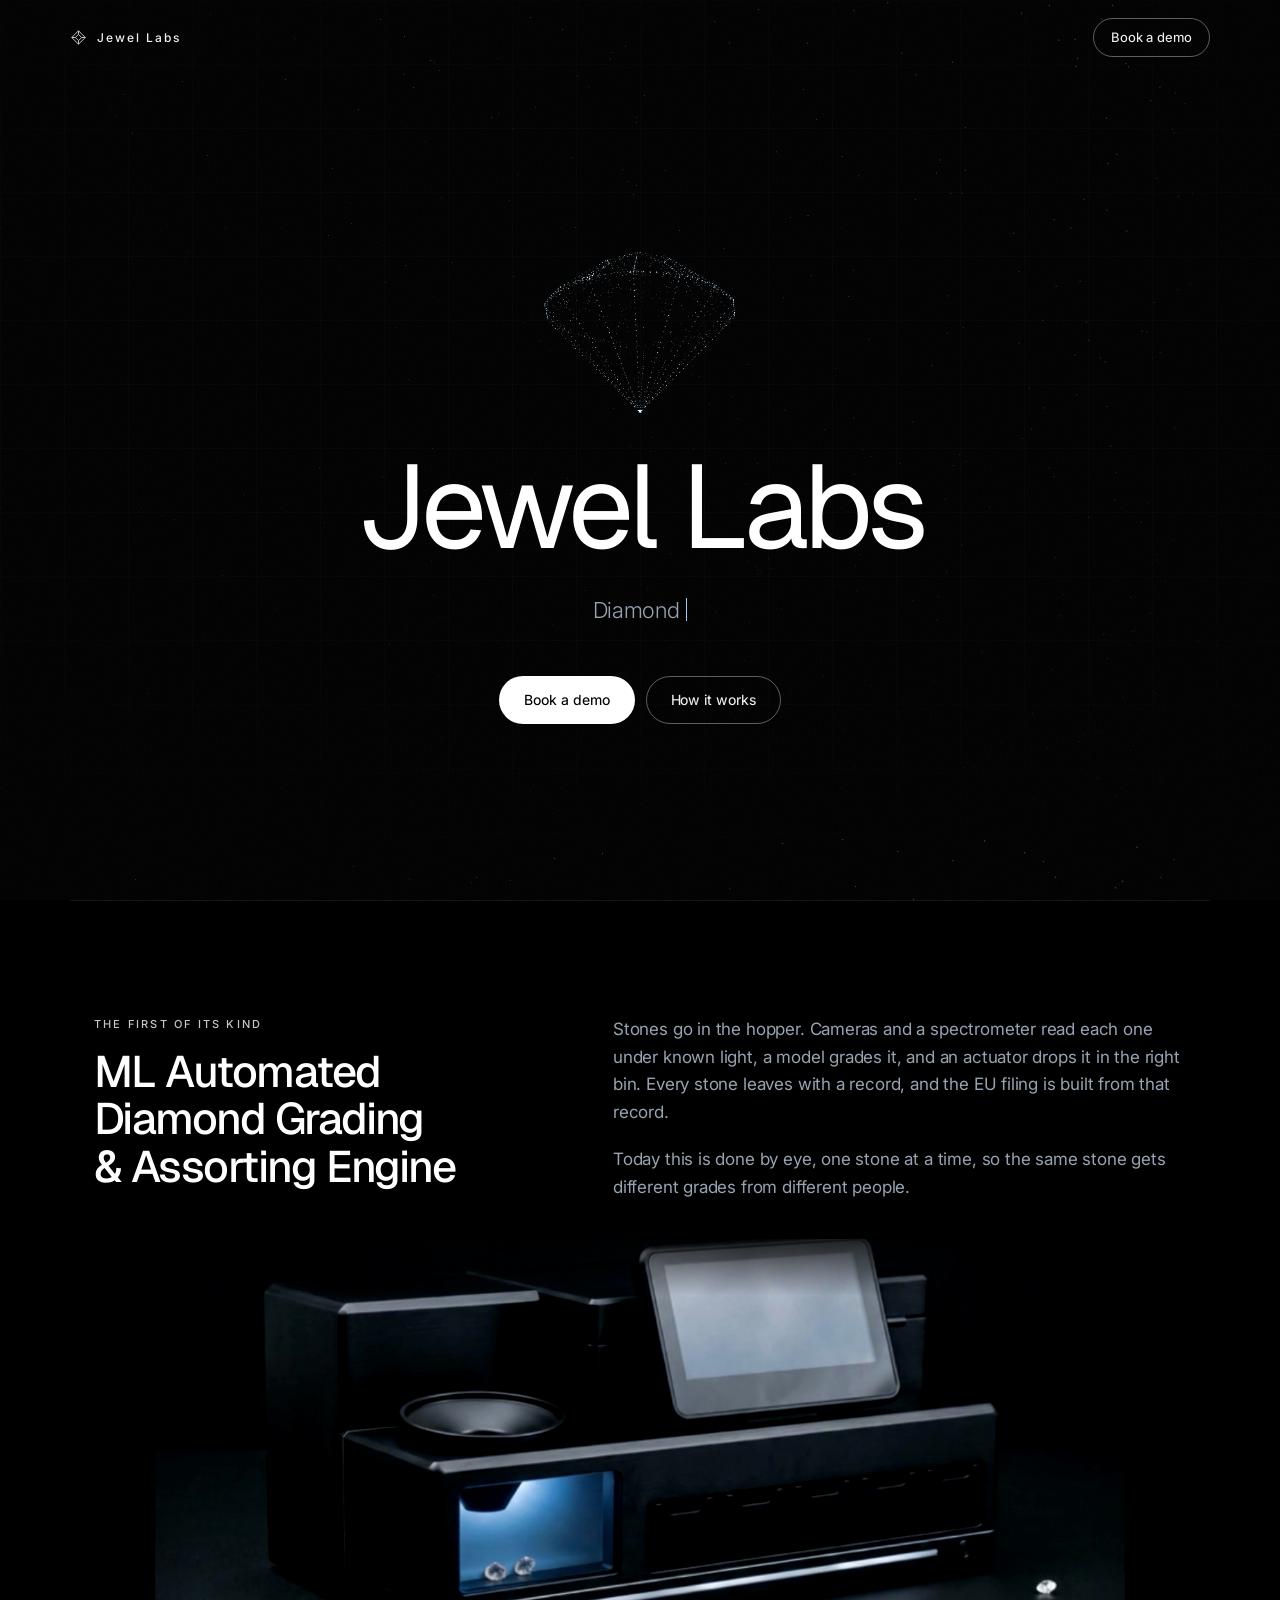
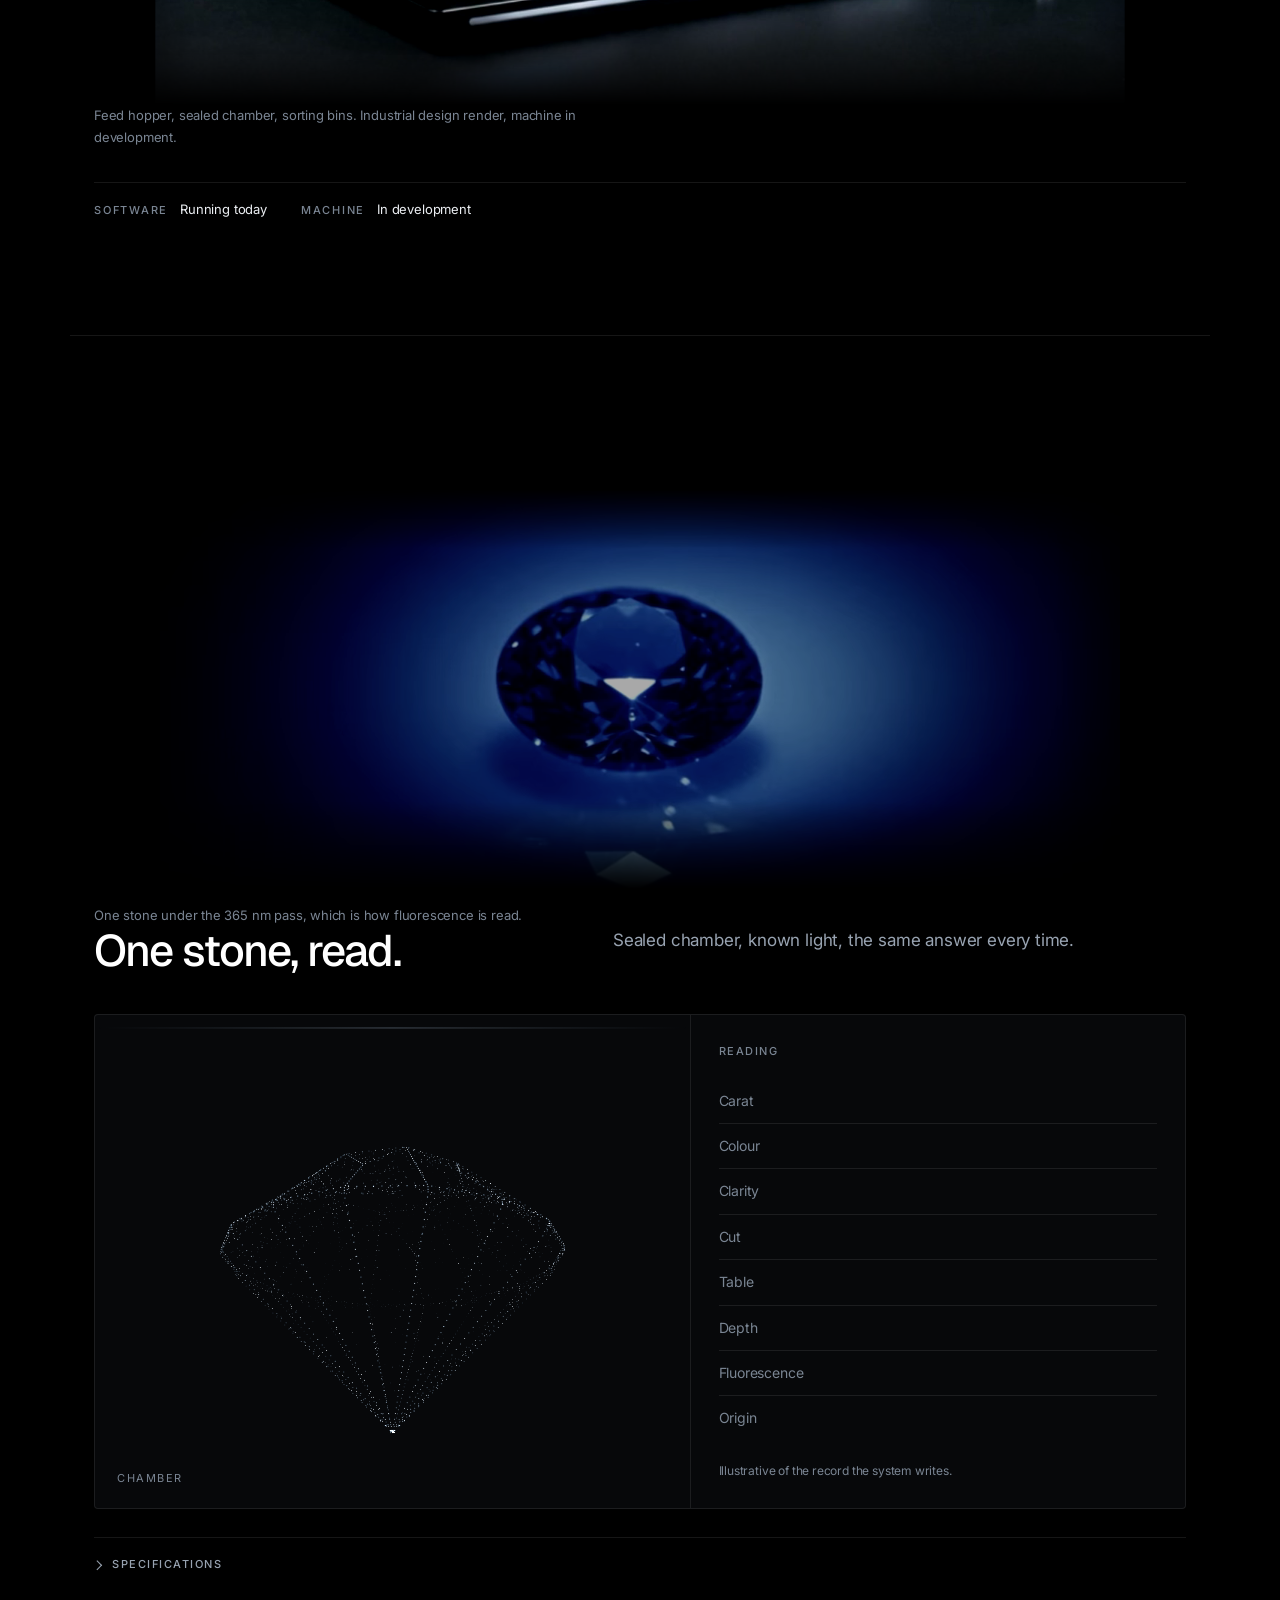
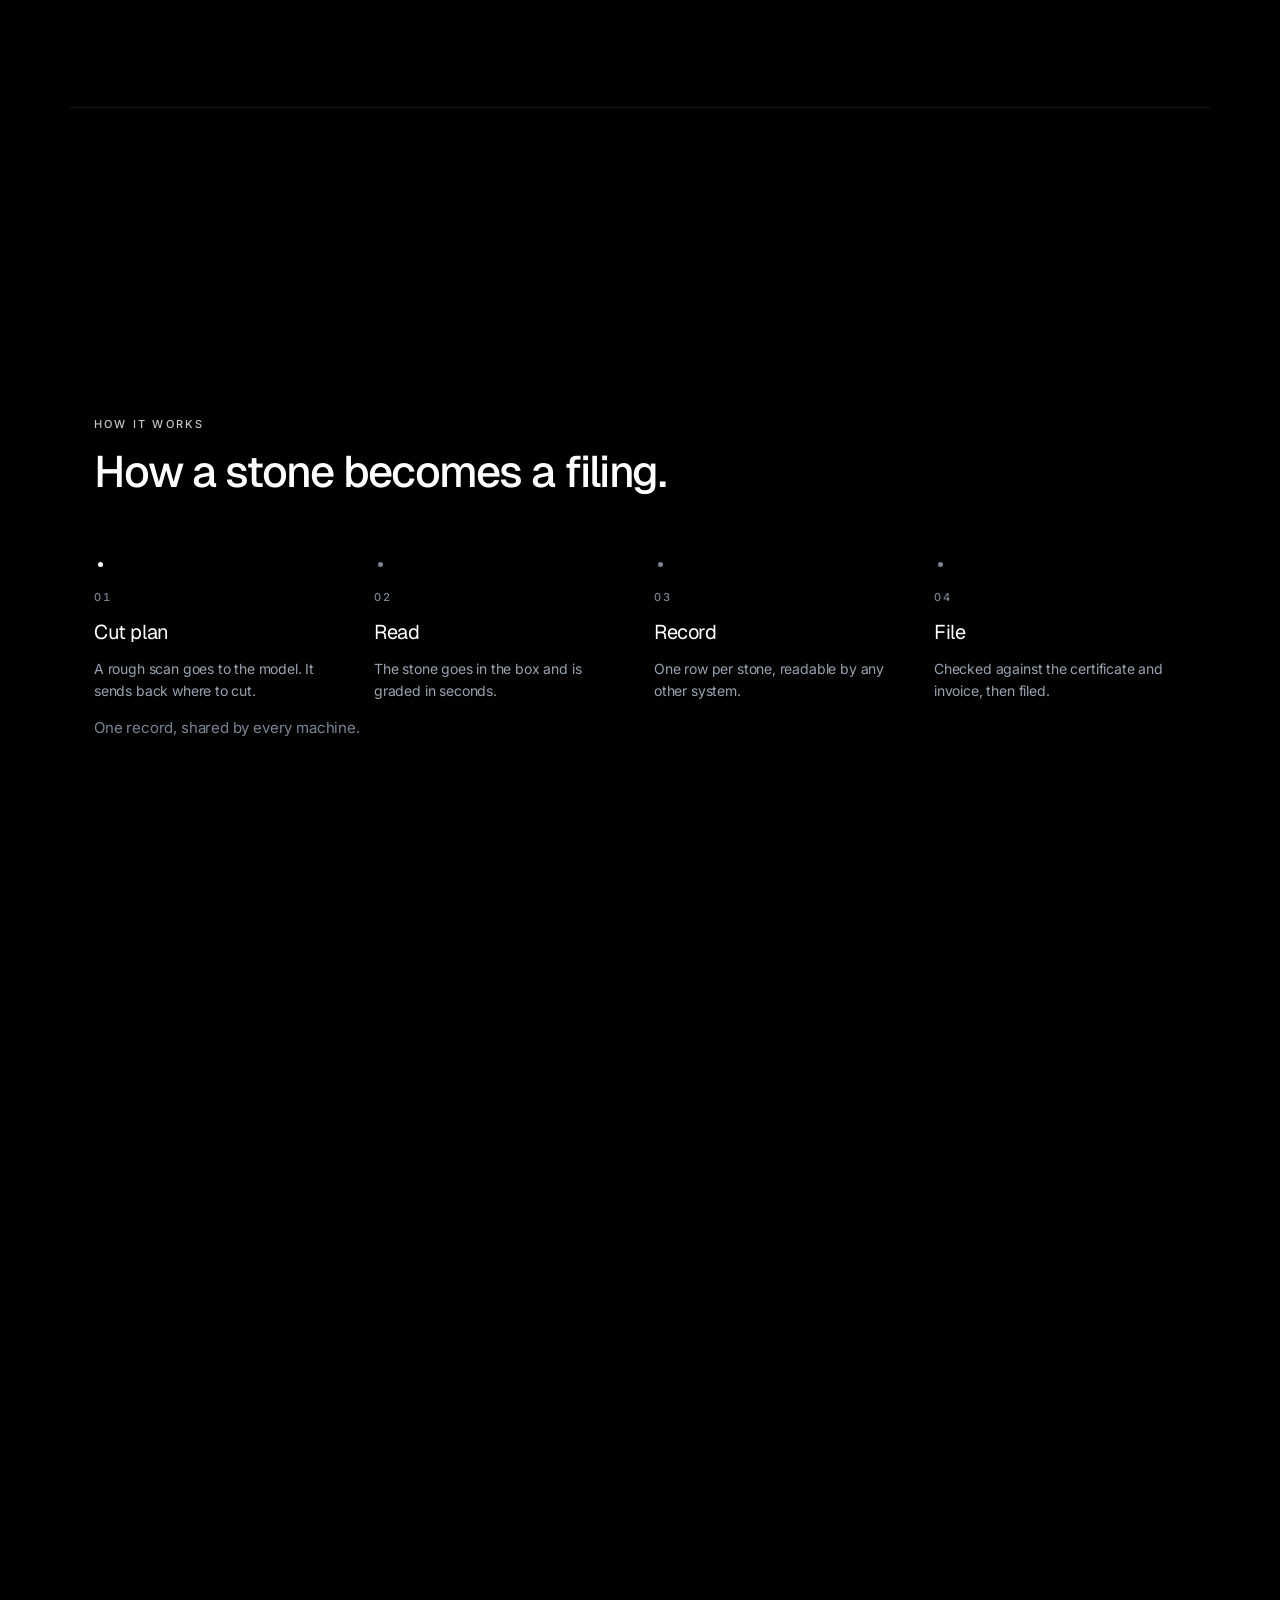
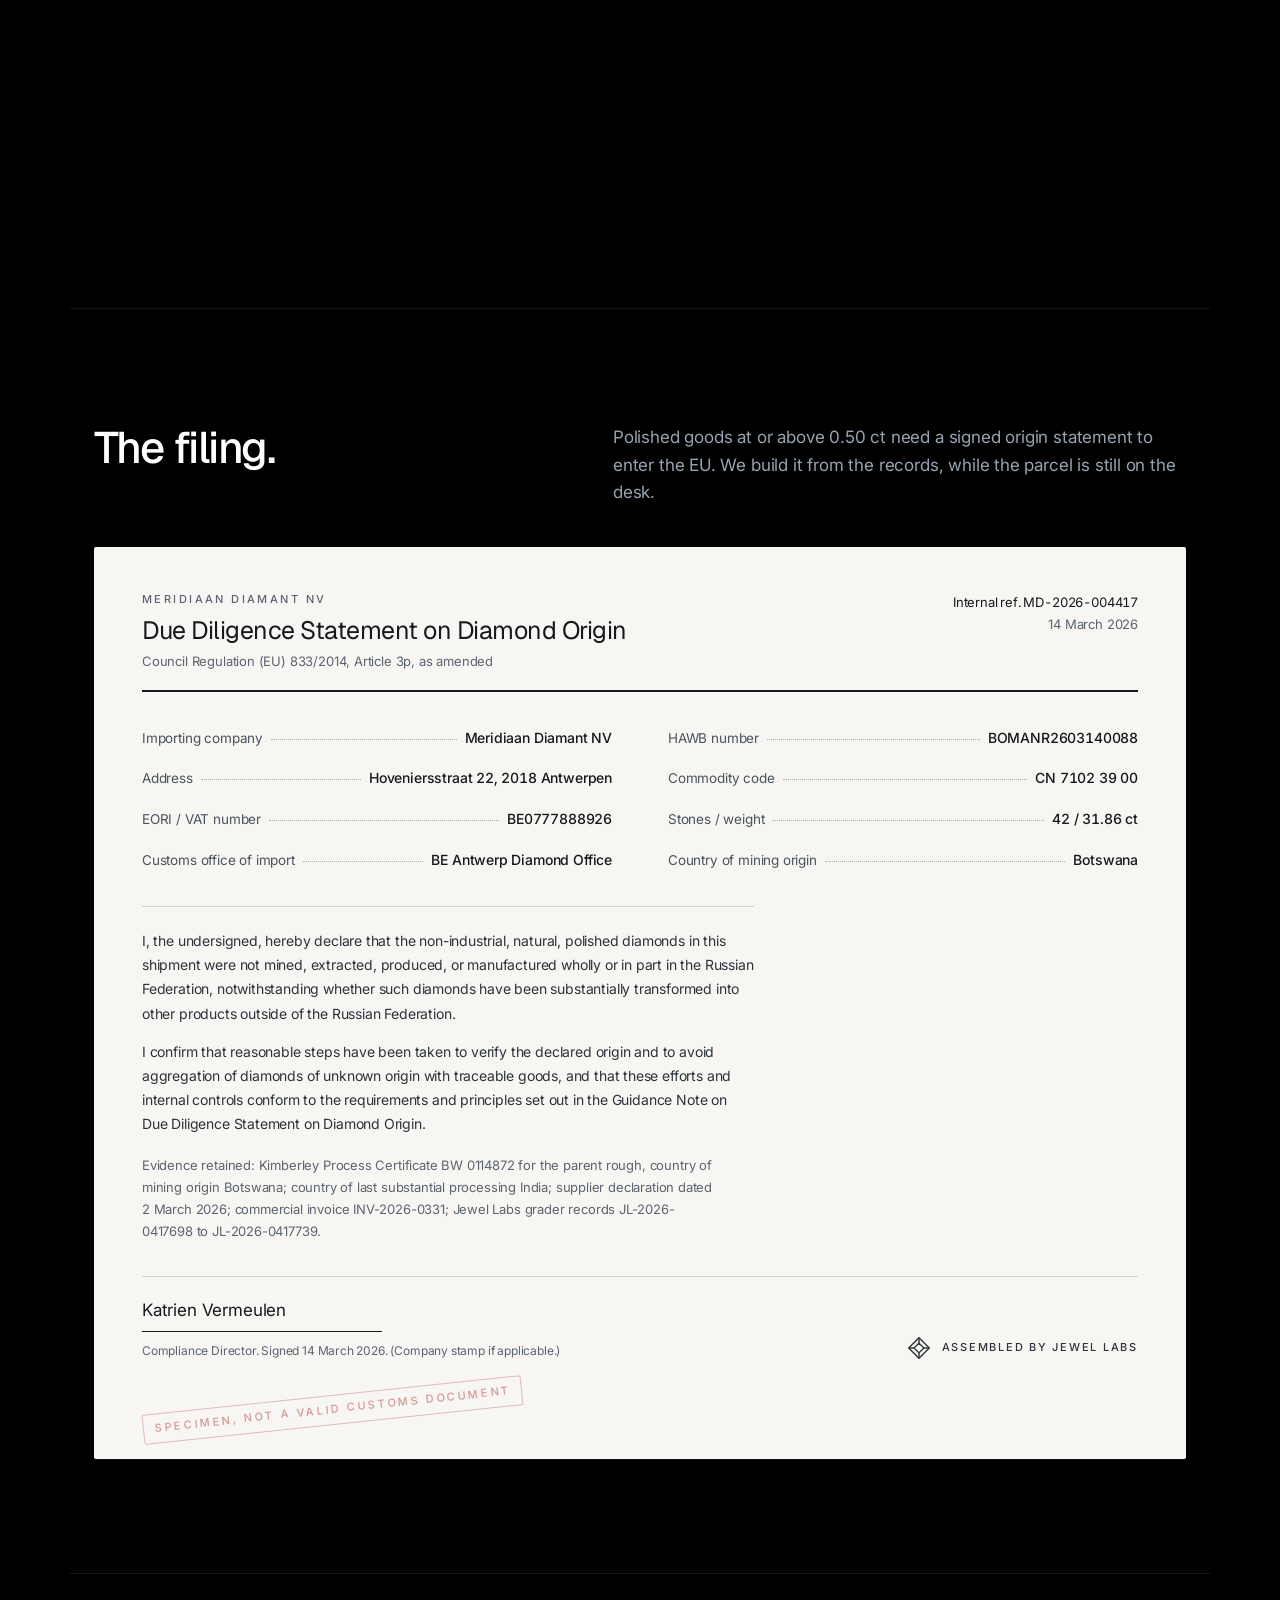
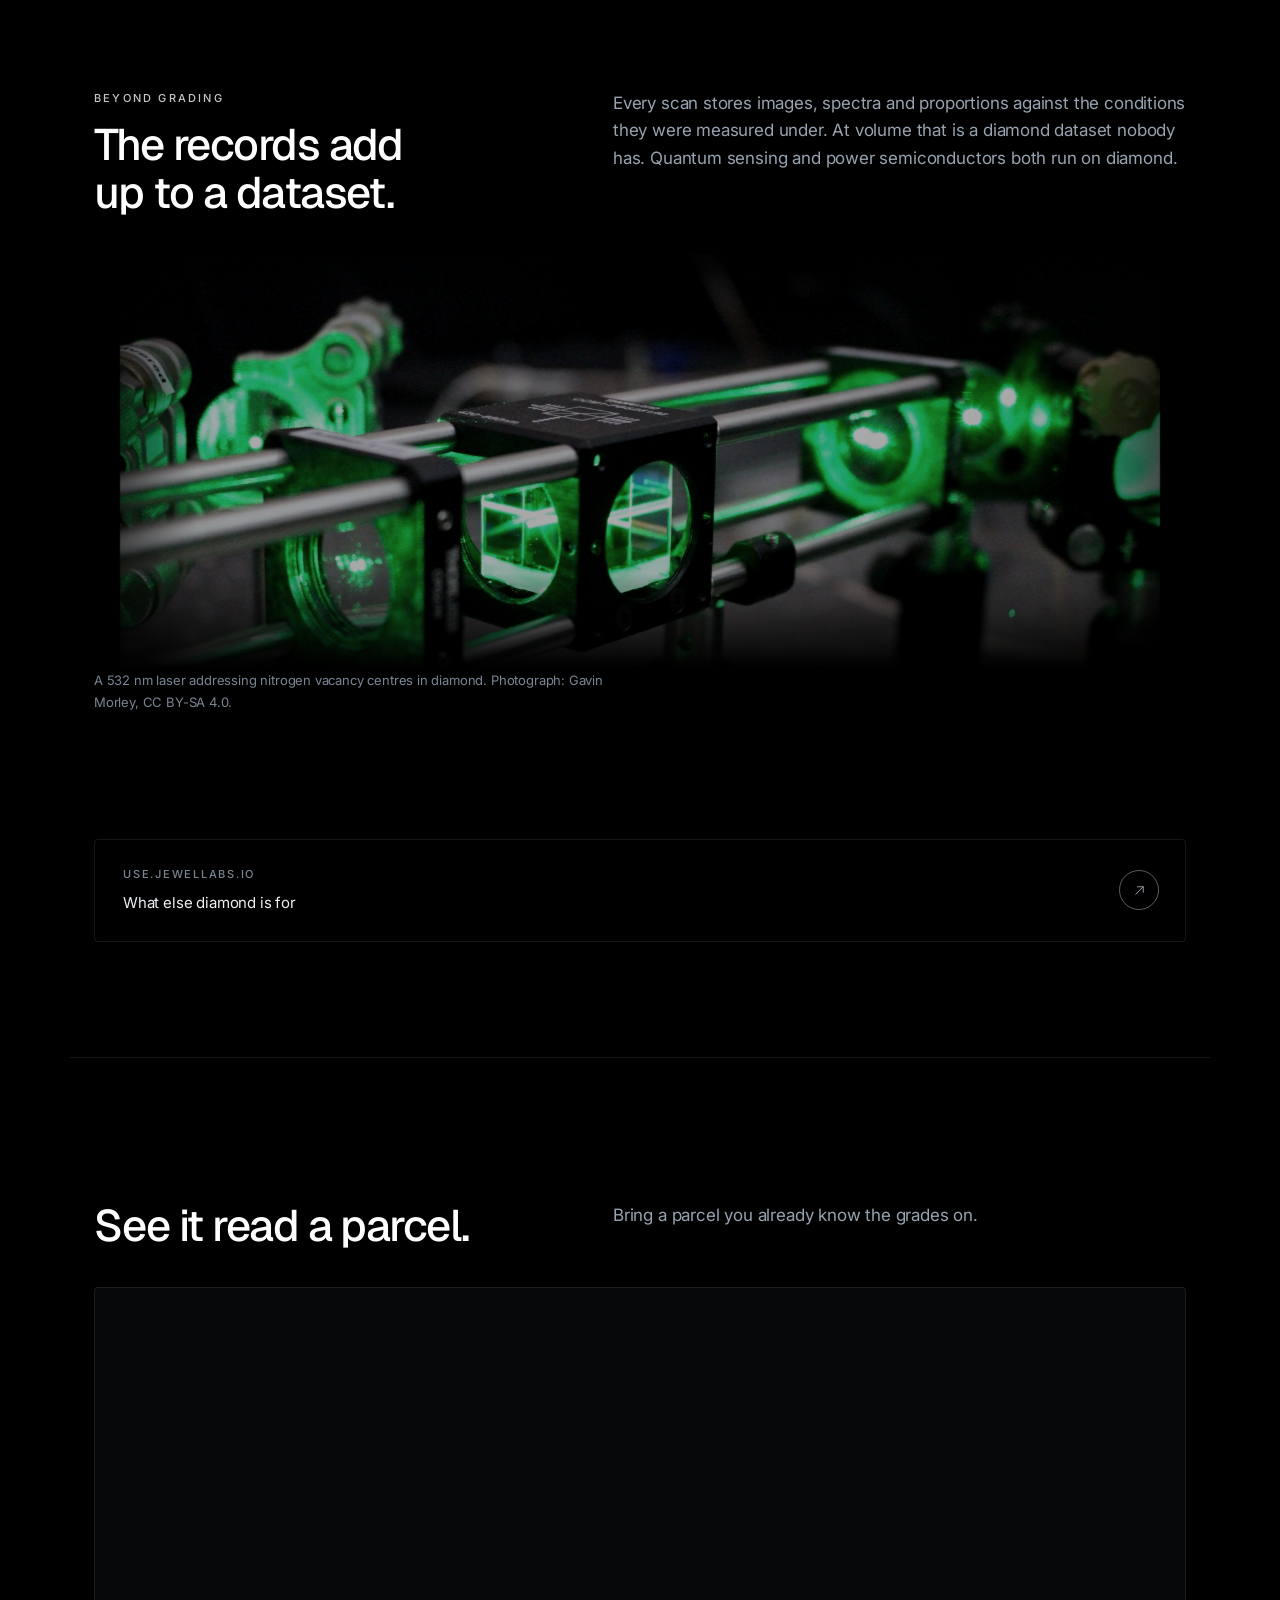
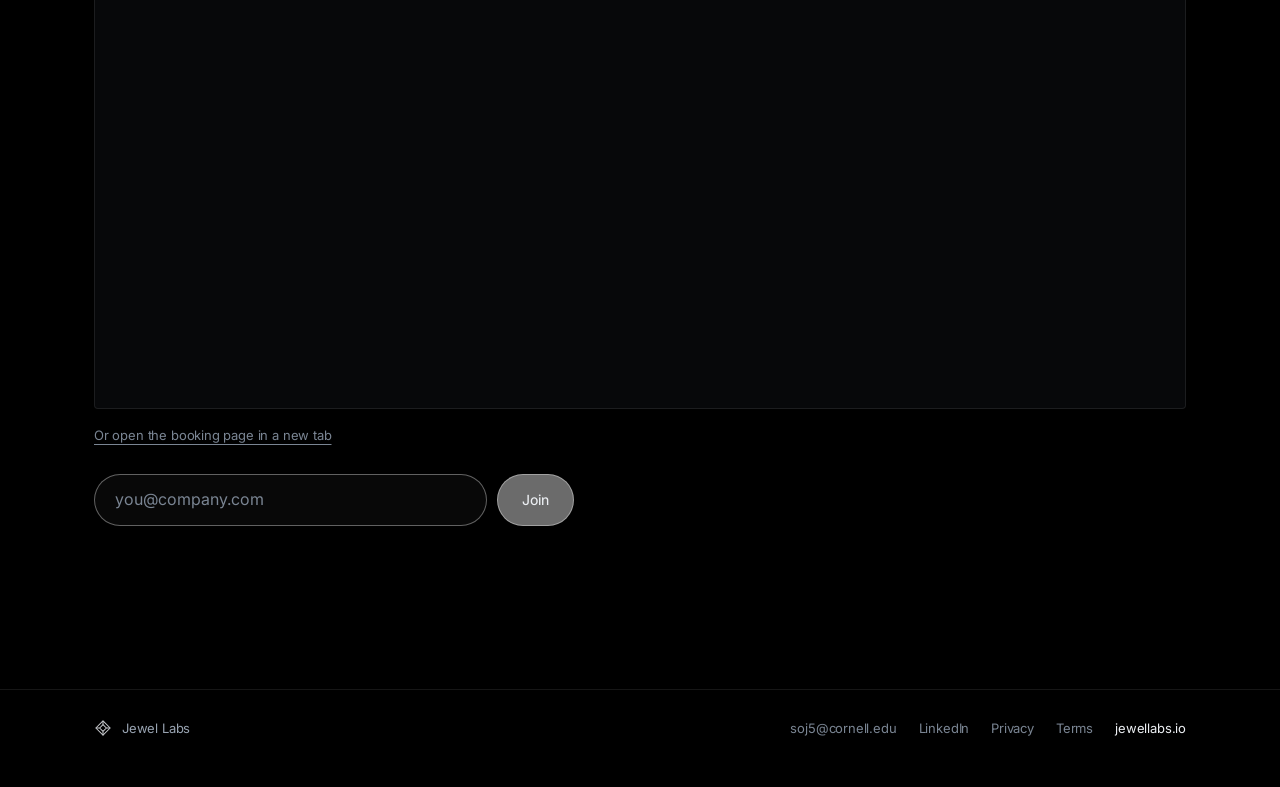
==== commit 07d0a981: "The machine leads, and the stone is the one under the UV pass Two images arrived that are better tha" ====
--- a/index.html
+++ b/index.html
@@ -4,8 +4,8 @@
 <meta charset="UTF-8" />
 <meta name="viewport" content="width=device-width, initial-scale=1.0, viewport-fit=cover" />
 <meta name="theme-color" content="#000000" />
-<link rel="icon" href="favicon.svg?v=30" type="image/svg+xml" sizes="any" />
-<link rel="apple-touch-icon" href="favicon.svg?v=30" />
+<link rel="icon" href="favicon.svg?v=32" type="image/svg+xml" sizes="any" />
+<link rel="apple-touch-icon" href="favicon.svg?v=32" />
 
 <title>Jewel Labs</title>
 <meta name="description" content="Jewel Labs builds automated diamond graders and the machine learning models that run them. A polished stone is read on the desk in seconds, and the EU customs filing is built from the record the machine writes." />
@@ -29,7 +29,7 @@
 <link rel="preconnect" href="https://fonts.googleapis.com" />
 <link rel="preconnect" href="https://fonts.gstatic.com" crossorigin />
 <link href="https://fonts.googleapis.com/css2?family=Geist:wght@300;400;500&family=Inter:wght@300;400;450;500&display=swap" rel="stylesheet" />
-<link rel="stylesheet" href="style.css?v=30" />
+<link rel="stylesheet" href="style.css?v=32" />
 <script>document.documentElement.classList.add('js')</script>
 
 <script type="application/ld+json">
@@ -99,28 +99,33 @@
 
 <!-- ─────────── 01 WHAT WE MAKE ─────────── -->
 <section class="band band--wide" id="what">
-  <div class="band__body band__body--split">
-    <figure class="rig">
-      <img src="img/scope.jpg" width="400" height="530" loading="lazy" decoding="async"
-           alt="The bench microscope: a diamond on its lit stage, magnified on the screen above." />
-      <figcaption>The bench rig, reading one stone</figcaption>
-    </figure>
-
-    <div class="lead">
+  <div class="band__body">
+    <div class="band__head">
       <p class="kicker">The first of its kind</p>
       <h2 class="h2">ML Automated Diamond Grading &amp; Assorting Engine</h2>
+    </div>
+    <div class="band__lead">
       <p class="lede">
-        A stone goes in the box. Cameras and a spectrometer read it, a model grades it, and the
-        machine writes a record. The EU filing is built from that record.
+        Stones go in the hopper. Cameras and a spectrometer read each one under known light, a model
+        grades it, and an actuator drops it in the right bin. Every stone leaves with a record, and
+        the EU filing is built from that record.
       </p>
       <p class="lede">
-        Today it is graded by eye, so the same stone gets different grades from different people.
-      </p>
-      <dl class="state">
-        <div><dt>Software</dt><dd>Running today</dd></div>
-        <div><dt>Machine</dt><dd>In development</dd></div>
-      </dl>
-    </div>
+        Today this is done by eye, one stone at a time, so the same stone gets different grades from
+        different people.
+      </p>
+    </div>
+
+    <figure class="figure figure--wide figure--hw">
+      <img src="img/machine.jpg" width="1600" height="794" loading="lazy" decoding="async"
+           alt="The desk grading machine: a feed hopper, a touchscreen, a lit scanning chamber with stones inside, and a row of sorting bins along the front." />
+      <figcaption>Feed hopper, sealed chamber, sorting bins. Industrial design render, machine in development.</figcaption>
+    </figure>
+
+    <dl class="state">
+      <div><dt>Software</dt><dd>Running today</dd></div>
+      <div><dt>Machine</dt><dd>In development</dd></div>
+    </dl>
   </div>
 </section>
 
@@ -128,13 +133,13 @@
 <section class="band band--wide" id="scan">
   <div class="band__body">
     <figure class="figure figure--wide">
-      <video class="figure__v" width="1400" height="552" poster="img/stone_poster.jpg"
+      <video class="figure__v" width="1280" height="534" poster="img/stone_poster.jpg"
              autoplay muted loop playsinline preload="metadata"
-             aria-label="A light passing slowly across a natural diamond crystal about one millimetre across, with an inclusion visible inside it.">
+             aria-label="A round brilliant diamond turning under the ultraviolet pass, lit blue.">
         <source src="img/stone.webm" type="video/webm" />
         <source src="img/stone.mp4" type="video/mp4" />
       </video>
-      <figcaption>A natural crystal, a millimetre across. The speck inside it is an inclusion.</figcaption>
+      <figcaption>One stone under the 365&nbsp;nm pass, which is how fluorescence is read.</figcaption>
     </figure>
 
     <div class="band__head">
@@ -442,6 +447,6 @@
   </div>
 </footer>
 
-<script src="app.js?v=30" defer></script>
+<script src="app.js?v=32" defer></script>
 </body>
 </html>
--- a/style.css
+++ b/style.css
@@ -218,7 +218,7 @@
   }
   .band__head { grid-column: 1; }
   .band__lead { grid-column: 2; }
-  .band__body > *:not(.band__head):not(.band__lead):not(.rig):not(.lead) { grid-column: 1 / -1; }
+  .band__body > *:not(.band__head):not(.band__lead) { grid-column: 1 / -1; }
   .band__lead .lede { margin-top: 0; max-width: 60ch; }
   .band__lead .lede + .lede { margin-top: 20px; }
 }
@@ -780,11 +780,6 @@
   .flow--scroll .flow__step.on .flow__dot::after { background: #fff; }
 }
 
-/* ═════════ CORNER INSET ═════════
-   The bench microscope, small, in the corner of the clip. It sits on the clip's
-   own black letterbox, so it reads as a second view rather than a second image
-   competing for the band. */
-
 /* the last thing before the calendar arrives on its own, slowly */
 .onward.rv { opacity: 0; transform: translateY(18px); }
 .onward.rv.in {
@@ -792,39 +787,9 @@
   transition: opacity 1100ms var(--ease) 120ms, transform 1100ms var(--ease) 120ms;
 }
 
-/* ═════════ SECTION 01 ═════════
-   Hardware on the left, the claim on the right, one row. The h3x image and text
-   block: it fills the measure and stays short, instead of a text row sitting on
-   top of a slab of pictures. */
-@media (min-width: 861px) {
-  .band__body--split {
-    display: grid;
-    grid-template-columns: minmax(0, 0.58fr) minmax(0, 1fr);
-    column-gap: 64px;
-    align-items: start;
-  }
-  .band__body--split > .rig  { grid-column: 1; }
-  .band__body--split > .lead { grid-column: 2; }
-}
-.rig { margin: 0; border: 1px solid var(--line); border-radius: 3px; overflow: hidden; }
-.rig img {
-  display: block; width: 100%; height: auto;
-  aspect-ratio: 400 / 530;
-  object-fit: cover;
-  background: var(--bg);
-  filter: contrast(1.14) brightness(0.88) saturate(0.82);
-}
-.rig figcaption {
-  padding: 12px 15px;
-  border-top: 1px solid var(--line);
-  font-size: 12.5px; color: var(--text-3);
-}
-.lead .kicker { margin-bottom: 14px; }
-.lead .h2 { max-width: 18ch; }
-.lead .lede { max-width: 52ch; }
-.lead .lede + .lede { margin-top: 18px; }
-
-@media (max-width: 860px) {
-  .band__body--split { grid-template-columns: 1fr; row-gap: 32px; }
-  .rig { max-width: 300px; }
-}
+/* the hardware render is already dark and matte, so the band grade that was
+   tuned for a bright photograph crushes it. It keeps its own. */
+.figure--hw img {
+  filter: contrast(1.04) brightness(1.02) saturate(0.94);
+  max-height: 460px;
+}
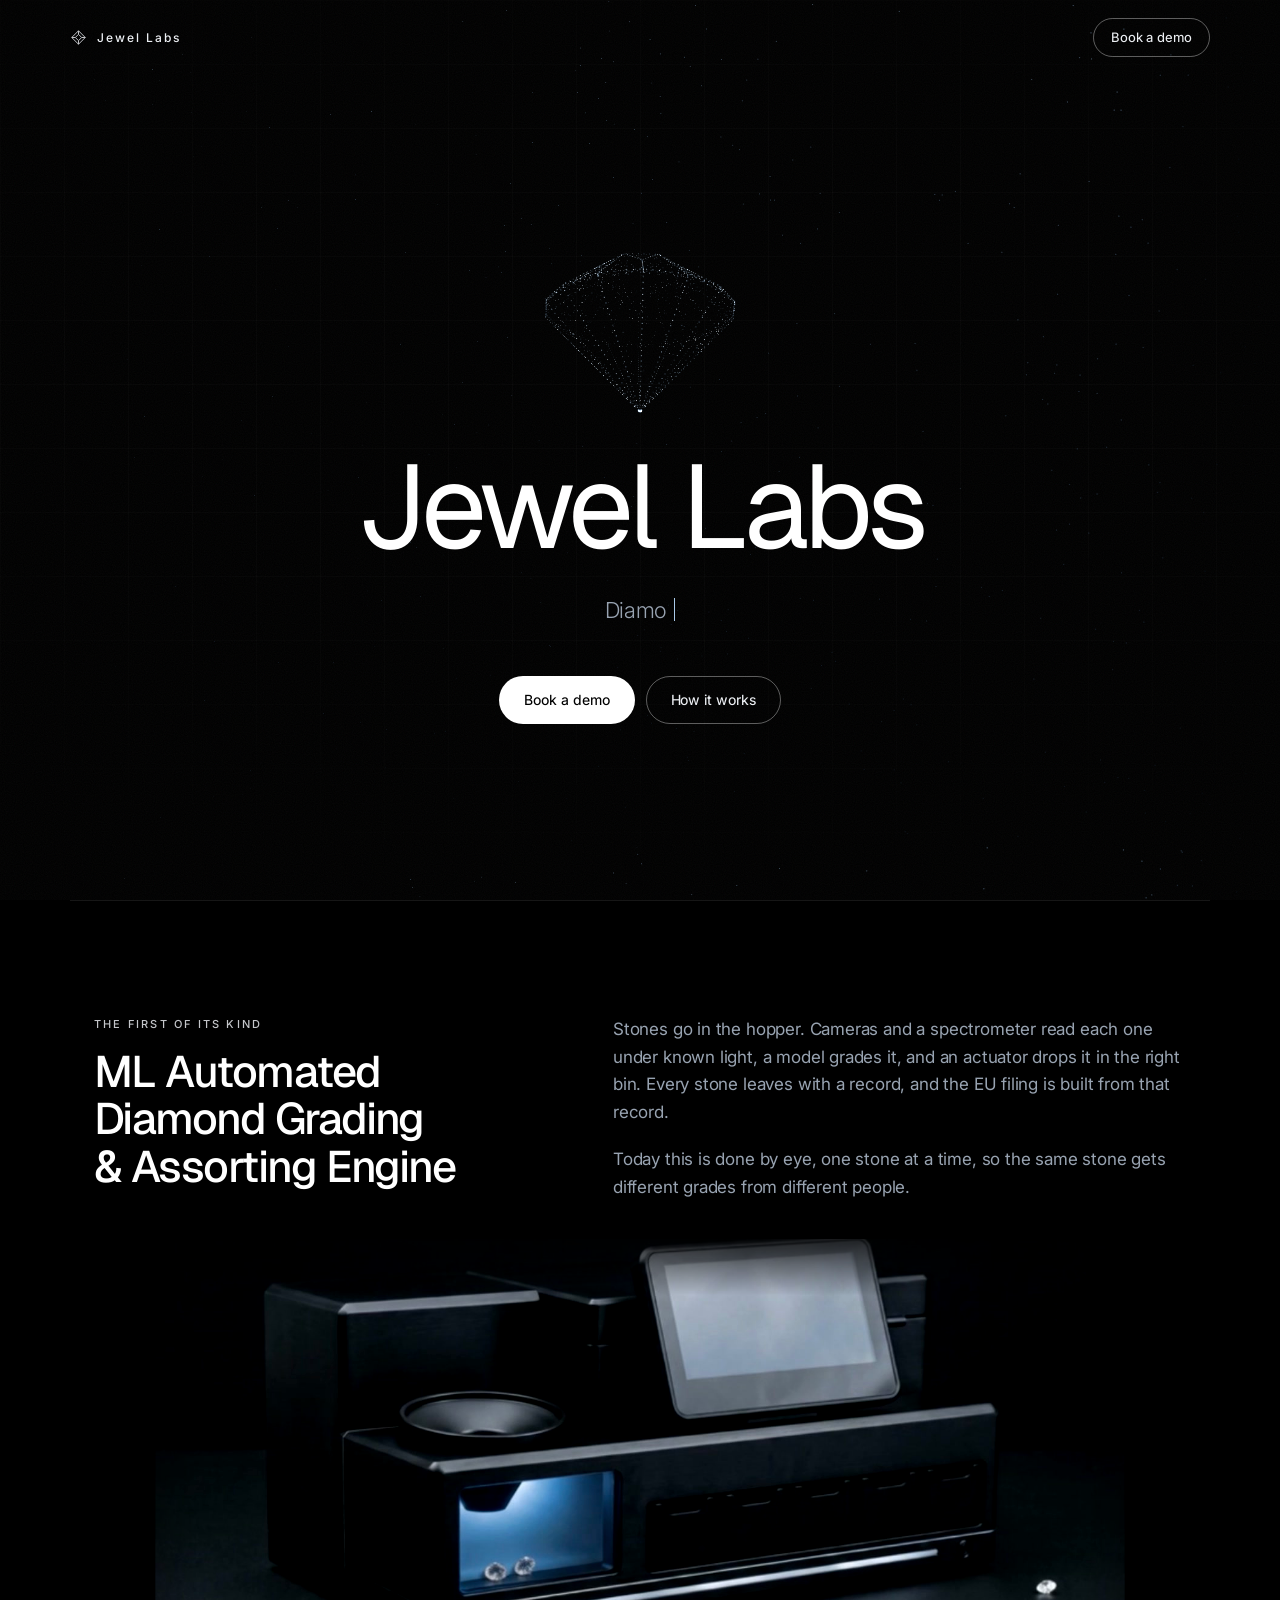
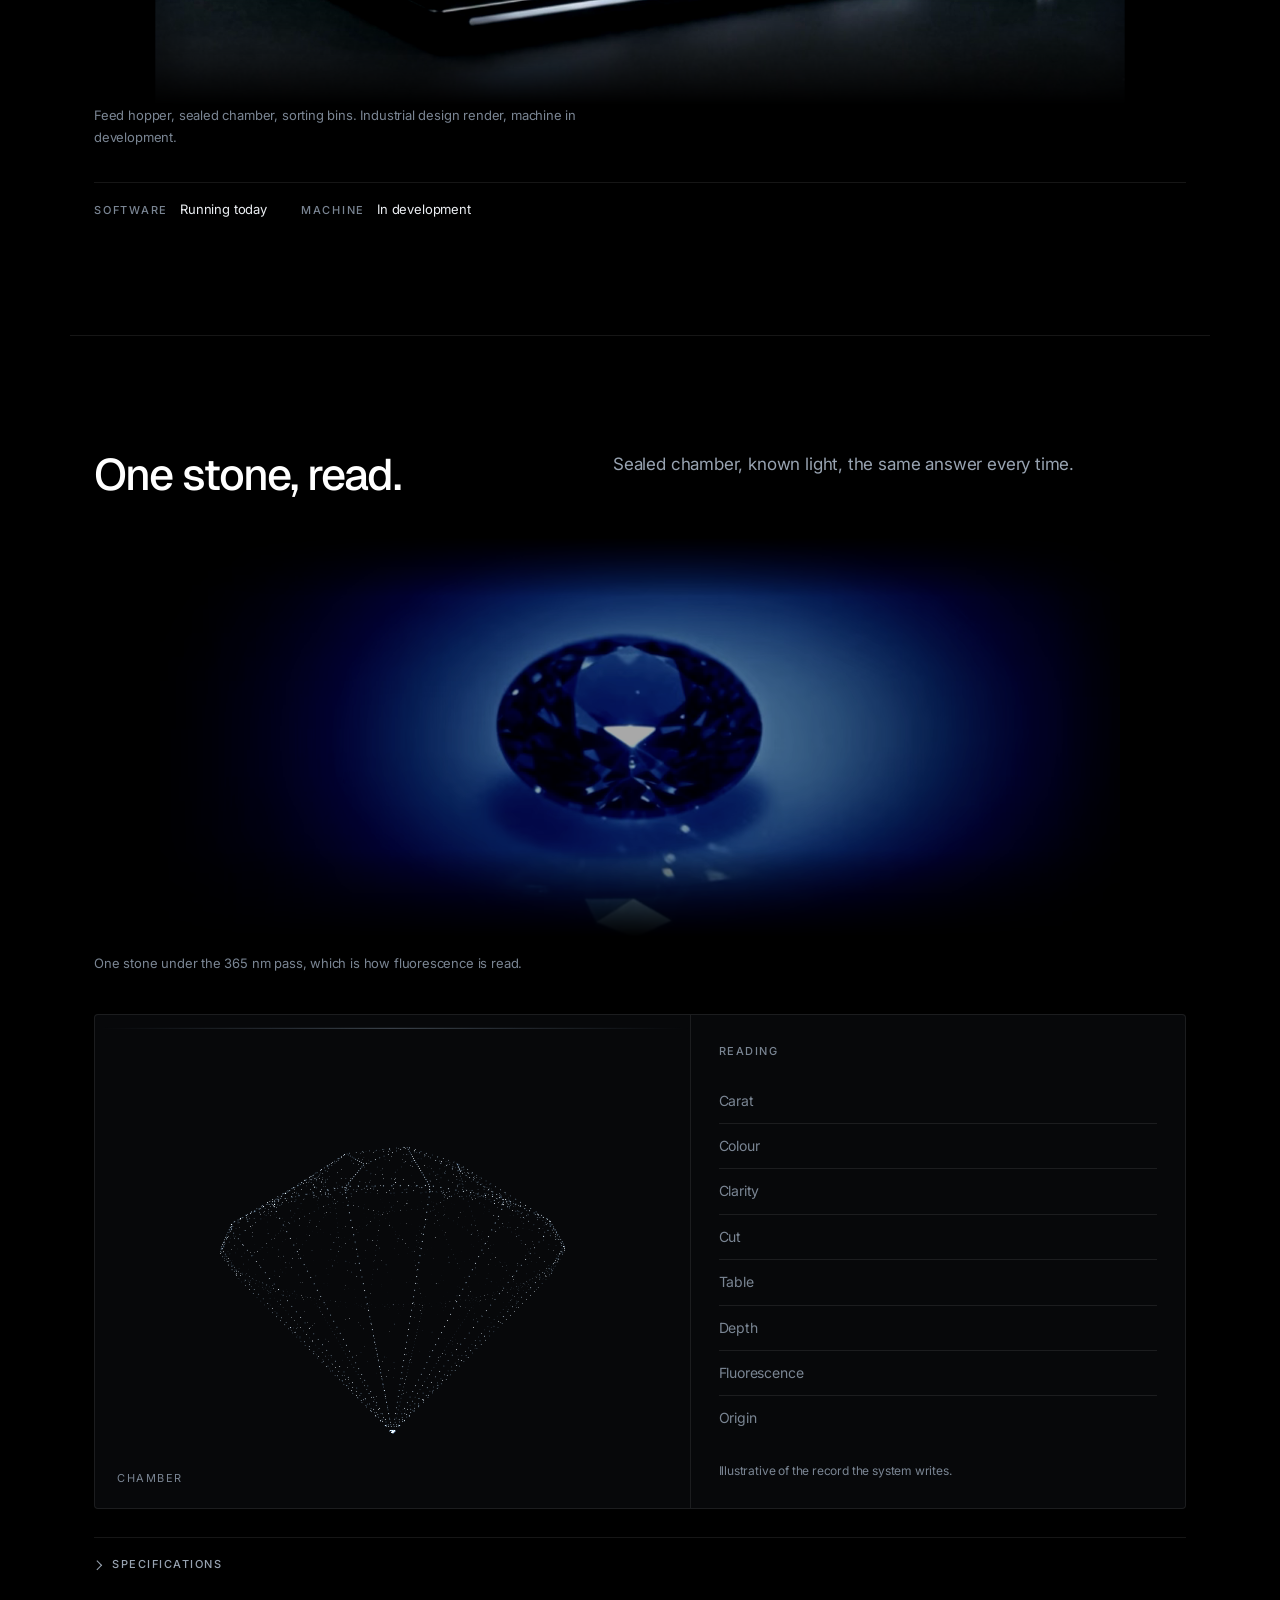
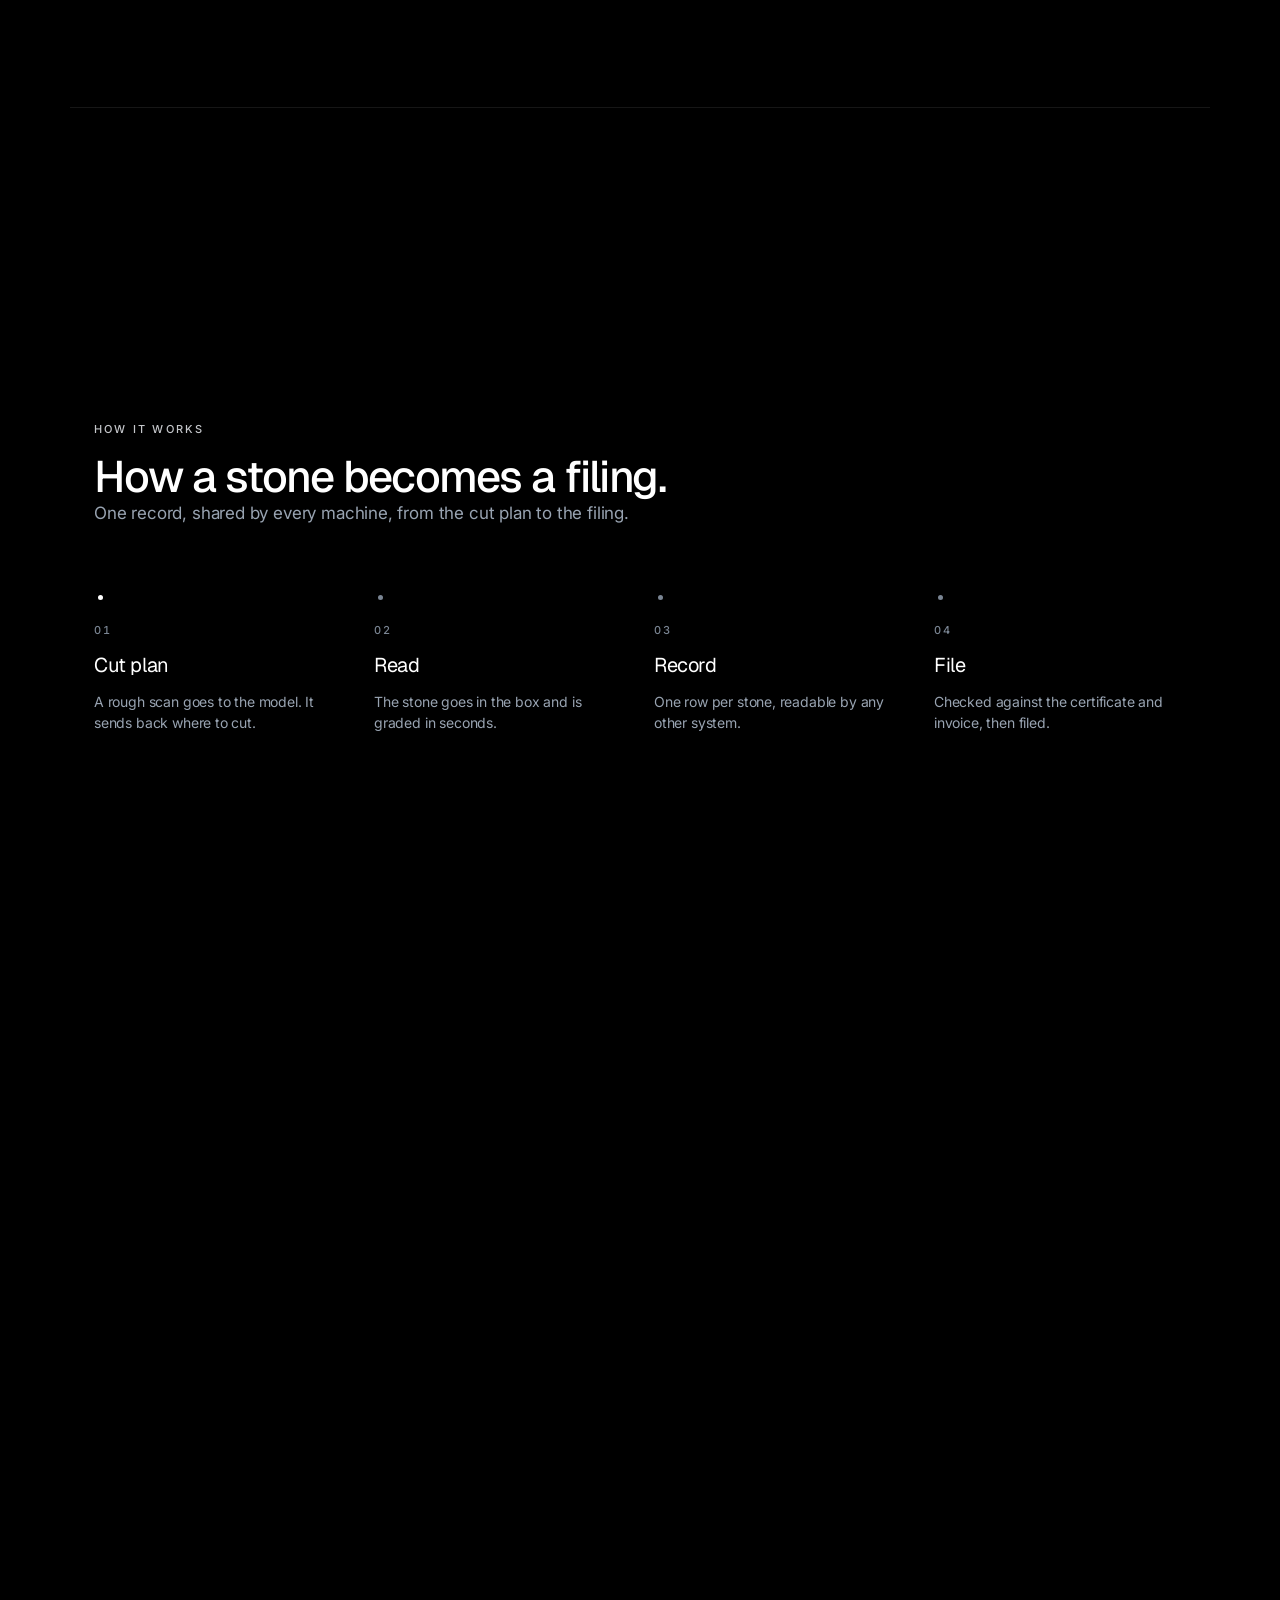
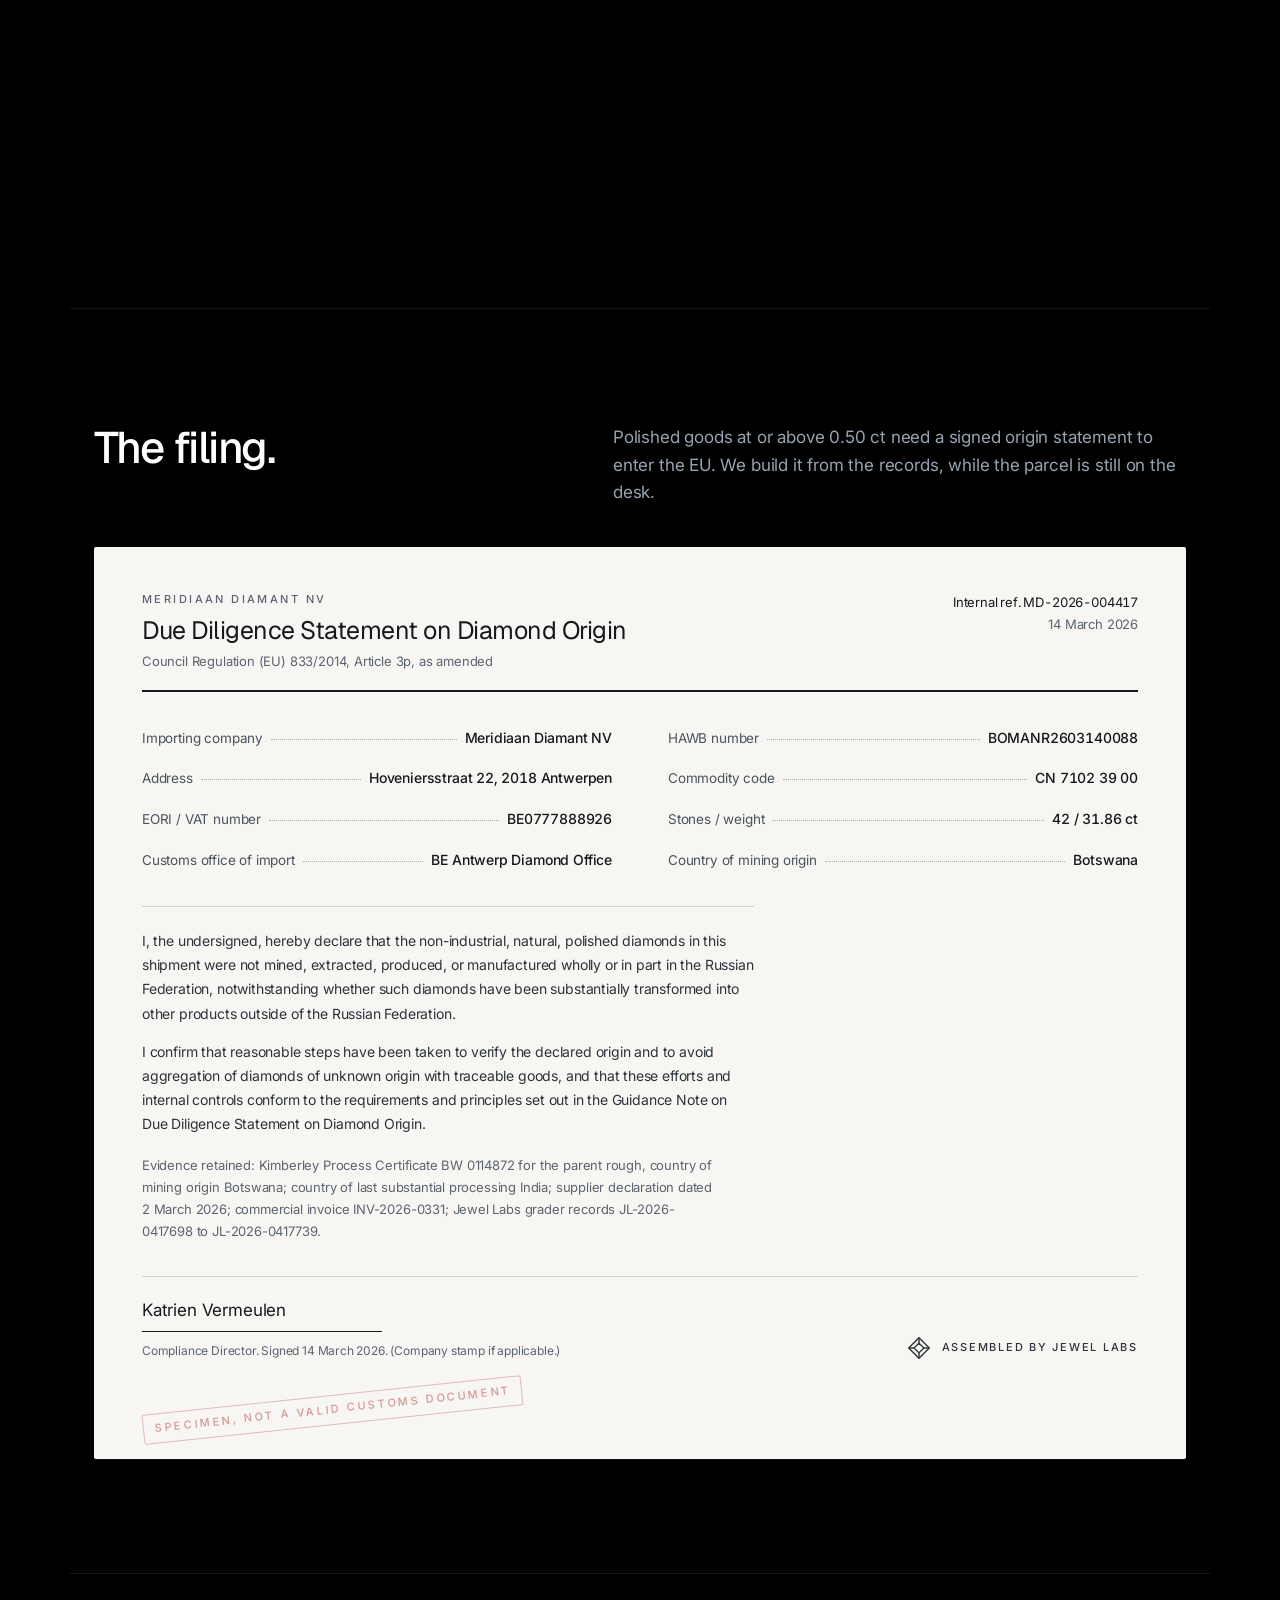
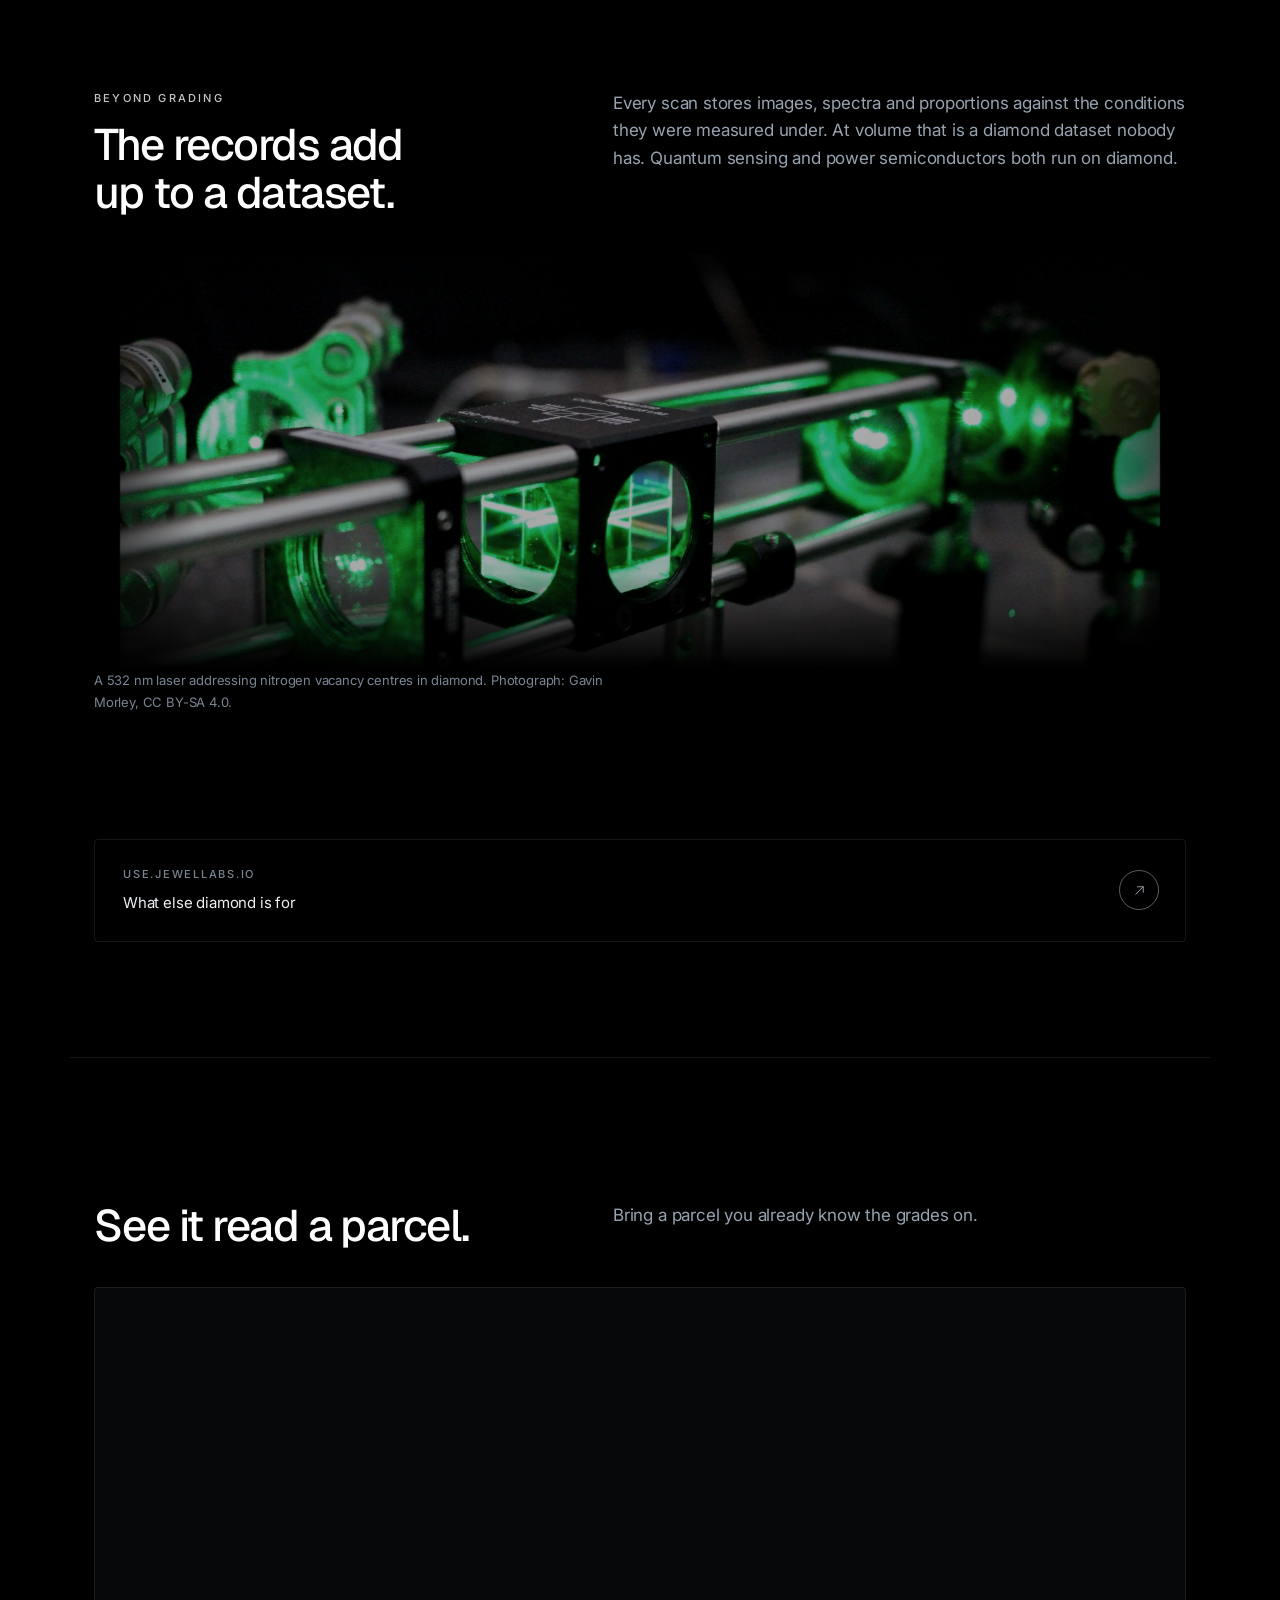
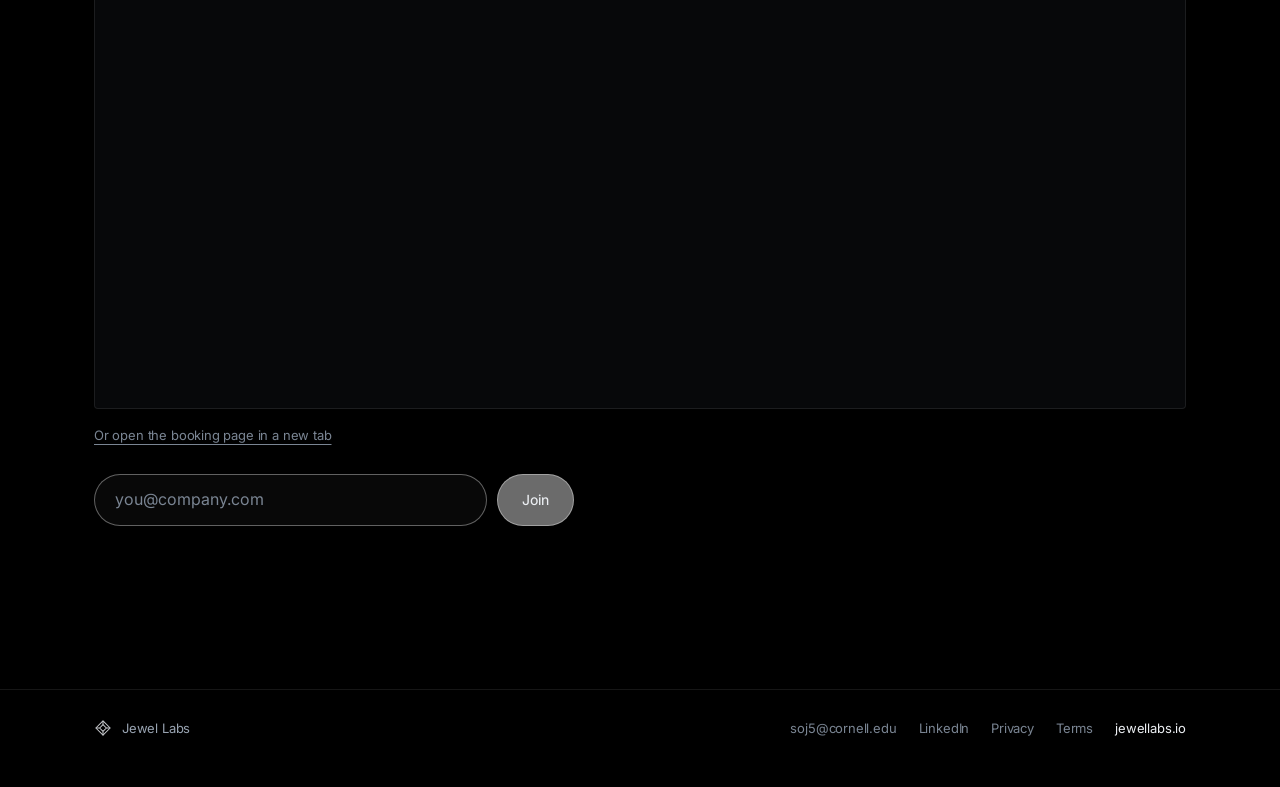
==== commit 5cbfd274: "Put the heading before the picture it introduces In the chamber section the stone band came first, s" ====
--- a/index.html
+++ b/index.html
@@ -4,8 +4,8 @@
 <meta charset="UTF-8" />
 <meta name="viewport" content="width=device-width, initial-scale=1.0, viewport-fit=cover" />
 <meta name="theme-color" content="#000000" />
-<link rel="icon" href="favicon.svg?v=32" type="image/svg+xml" sizes="any" />
-<link rel="apple-touch-icon" href="favicon.svg?v=32" />
+<link rel="icon" href="favicon.svg?v=33" type="image/svg+xml" sizes="any" />
+<link rel="apple-touch-icon" href="favicon.svg?v=33" />
 
 <title>Jewel Labs</title>
 <meta name="description" content="Jewel Labs builds automated diamond graders and the machine learning models that run them. A polished stone is read on the desk in seconds, and the EU customs filing is built from the record the machine writes." />
@@ -29,7 +29,7 @@
 <link rel="preconnect" href="https://fonts.googleapis.com" />
 <link rel="preconnect" href="https://fonts.gstatic.com" crossorigin />
 <link href="https://fonts.googleapis.com/css2?family=Geist:wght@300;400;500&family=Inter:wght@300;400;450;500&display=swap" rel="stylesheet" />
-<link rel="stylesheet" href="style.css?v=32" />
+<link rel="stylesheet" href="style.css?v=33" />
 <script>document.documentElement.classList.add('js')</script>
 
 <script type="application/ld+json">
@@ -132,6 +132,13 @@
 <!-- ─────────── 02 THE MACHINE ─────────── -->
 <section class="band band--wide" id="scan">
   <div class="band__body">
+    <div class="band__head">
+      <h2 class="h2">One stone, read.</h2>
+    </div>
+    <div class="band__lead">
+      <p class="lede">Sealed chamber, known light, the same answer every time.</p>
+    </div>
+
     <figure class="figure figure--wide">
       <video class="figure__v" width="1280" height="534" poster="img/stone_poster.jpg"
              autoplay muted loop playsinline preload="metadata"
@@ -142,12 +149,6 @@
       <figcaption>One stone under the 365&nbsp;nm pass, which is how fluorescence is read.</figcaption>
     </figure>
 
-    <div class="band__head">
-      <h2 class="h2">One stone, read.</h2>
-    </div>
-    <div class="band__lead">
-      <p class="lede">Sealed chamber, known light, the same answer every time.</p>
-    </div>
 
     <div class="bay">
       <div class="bay__view">
@@ -239,6 +240,9 @@
         <div class="band__head">
           <p class="kicker">How it works</p>
           <h2 class="h2">How a stone becomes a filing.</h2>
+        </div>
+        <div class="band__lead">
+          <p class="lede">One record, shared by every machine, from the cut plan to the filing.</p>
         </div>
 
         <ol class="flow">
@@ -268,7 +272,6 @@
           </li>
         </ol>
 
-        <p class="sub">One record, shared by every machine.</p>
       </div>
     </div>
   </div>
@@ -447,6 +450,6 @@
   </div>
 </footer>
 
-<script src="app.js?v=32" defer></script>
+<script src="app.js?v=33" defer></script>
 </body>
 </html>
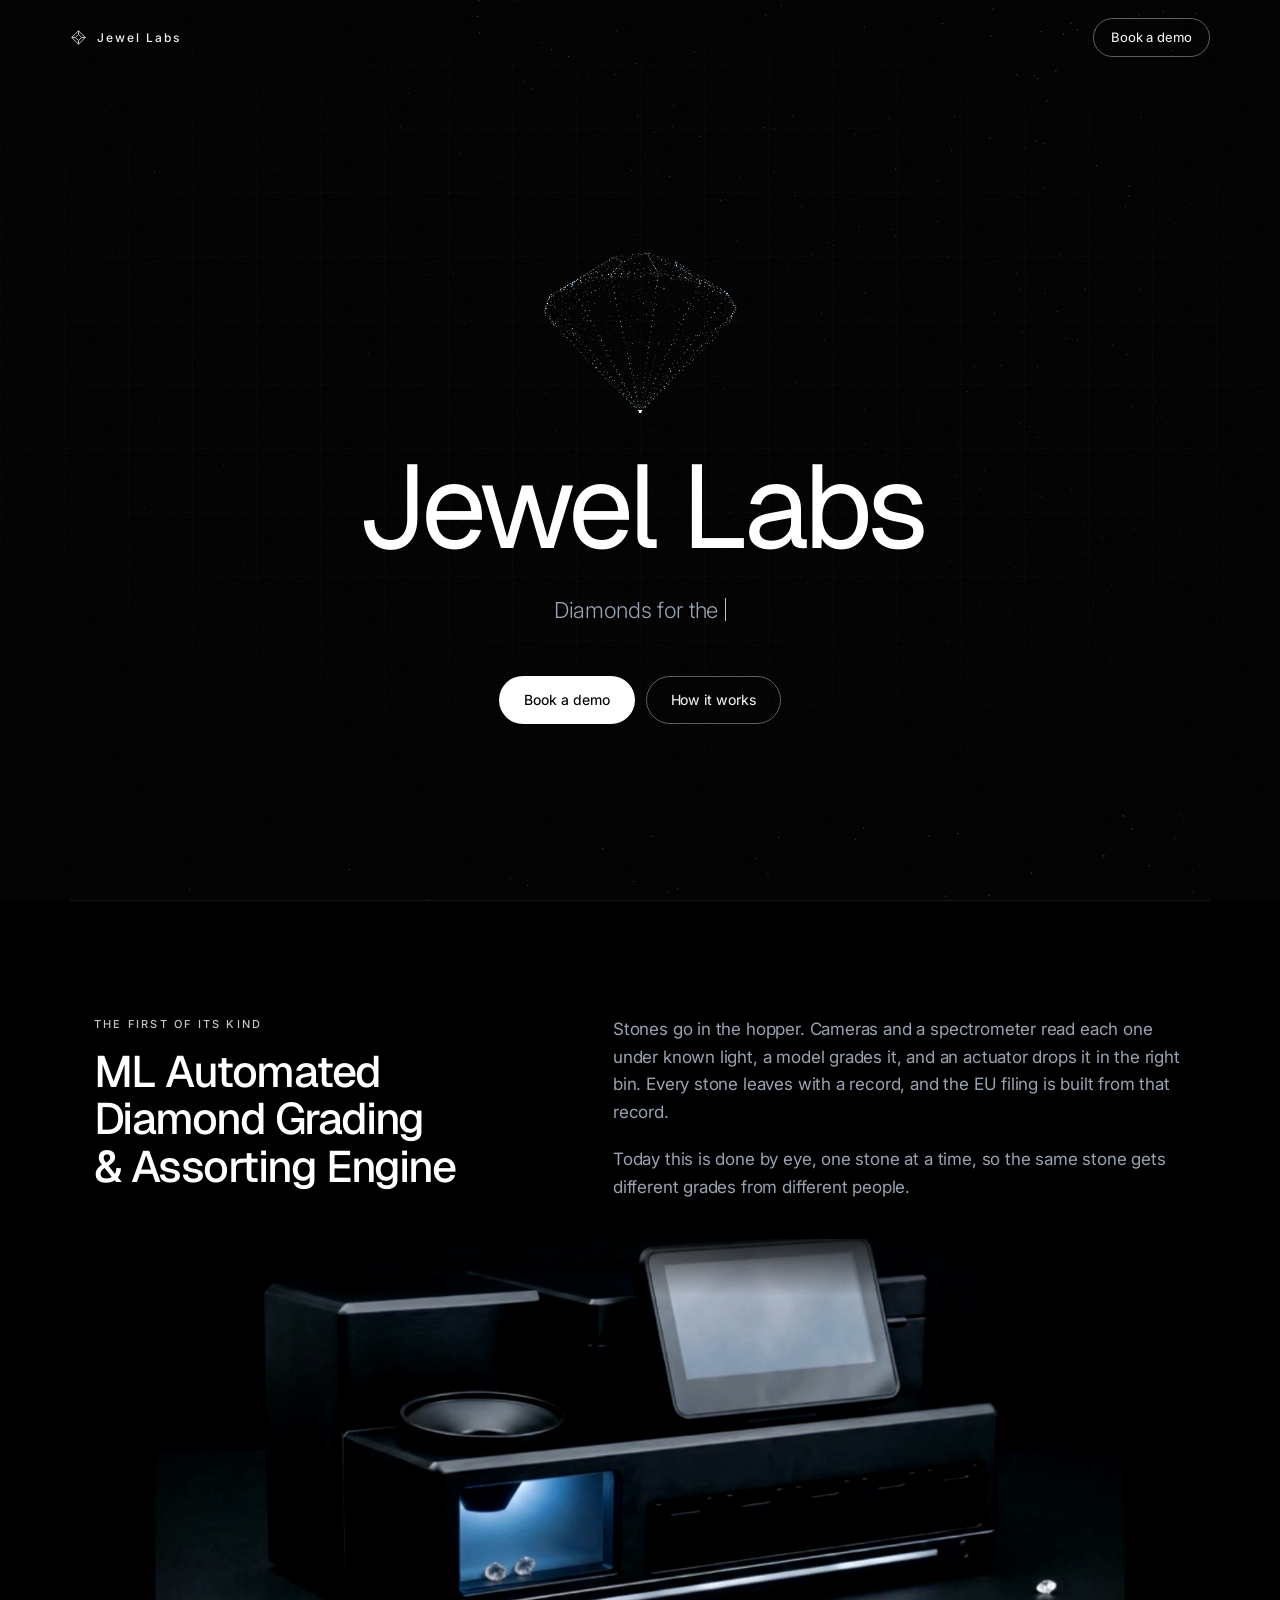
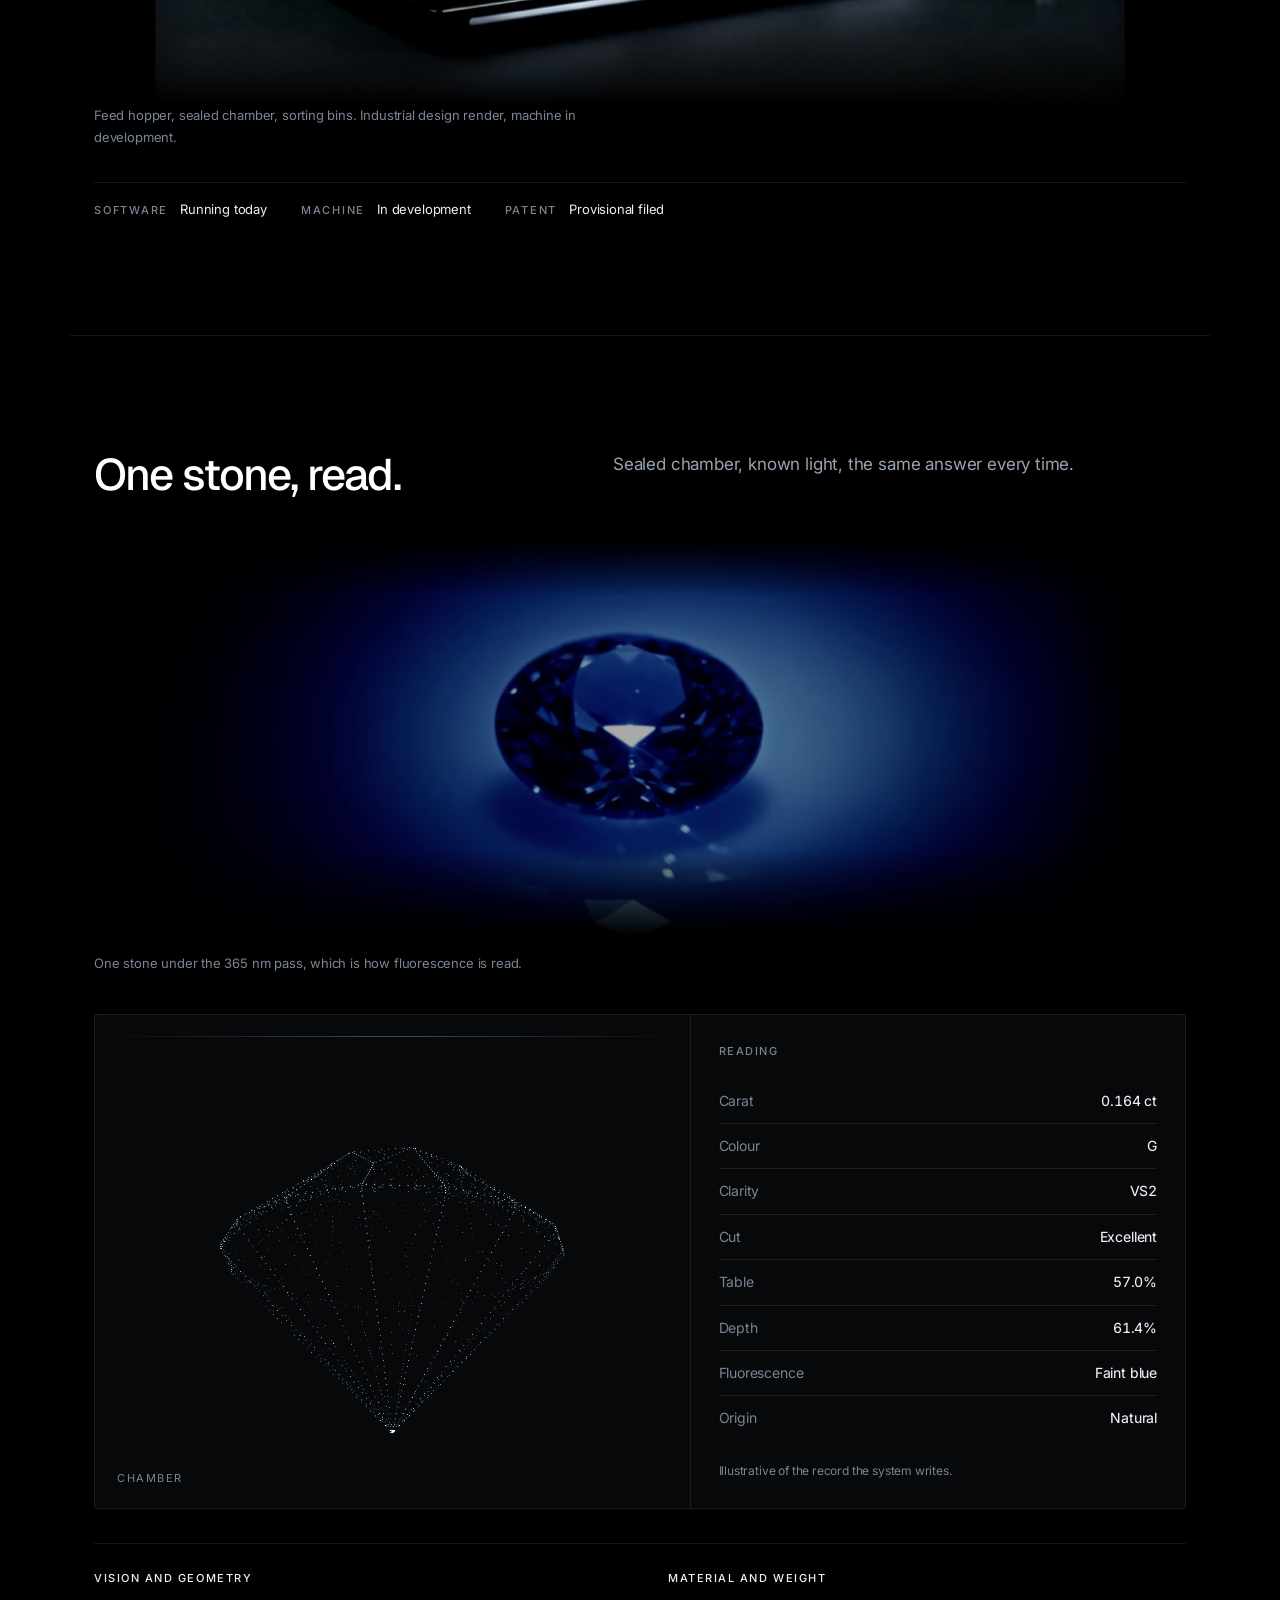
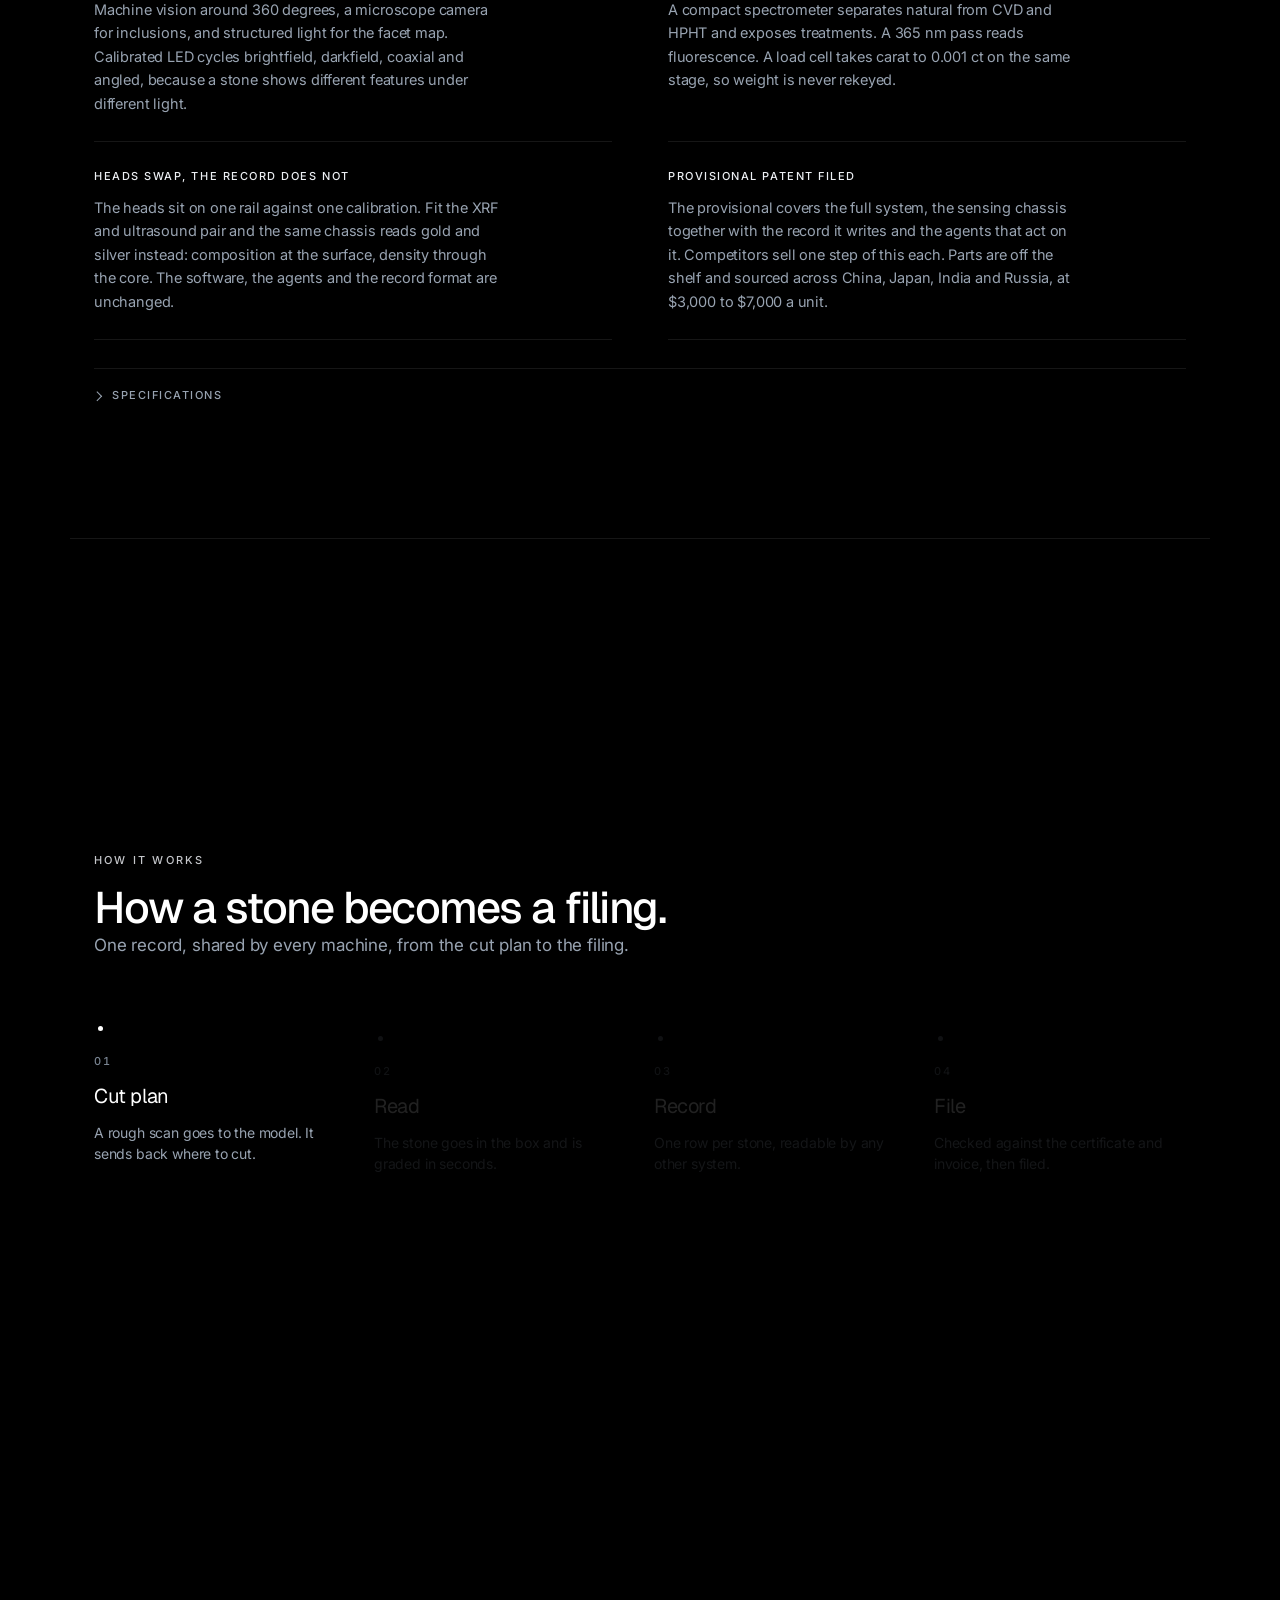
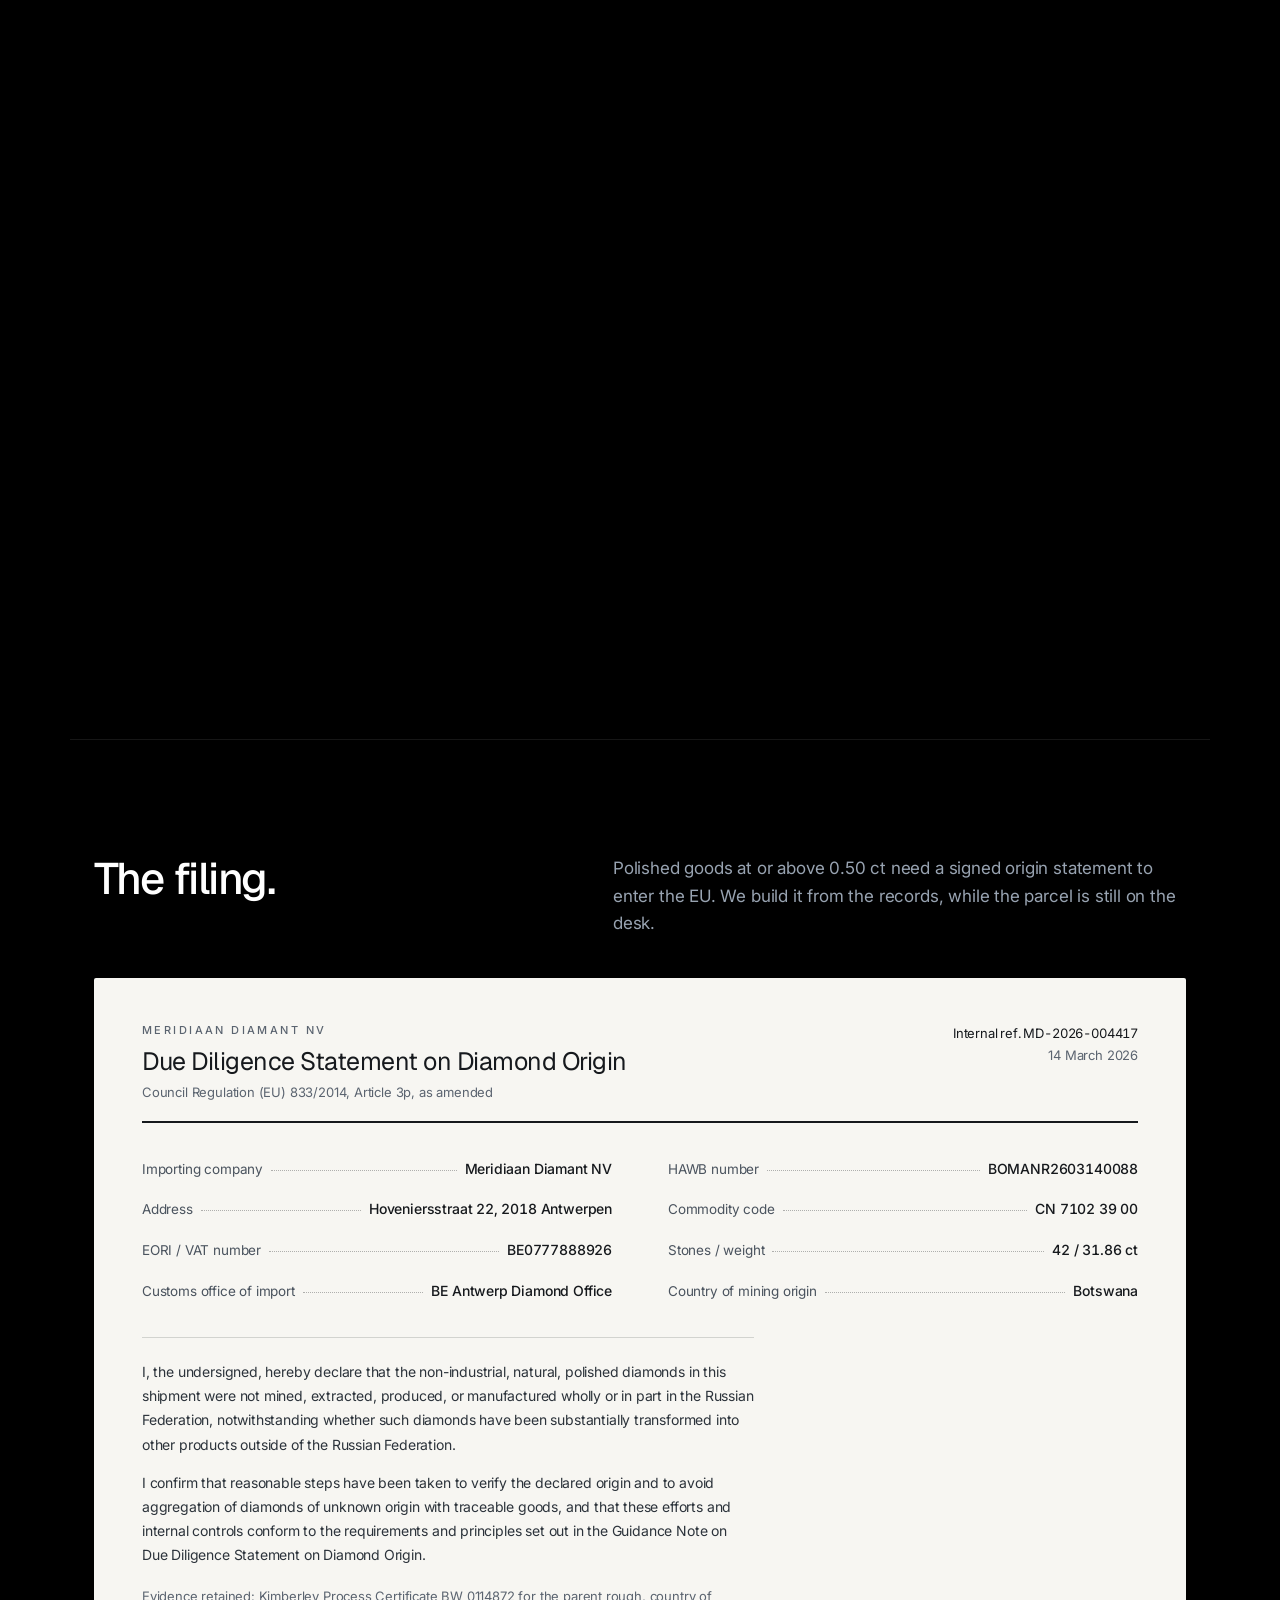
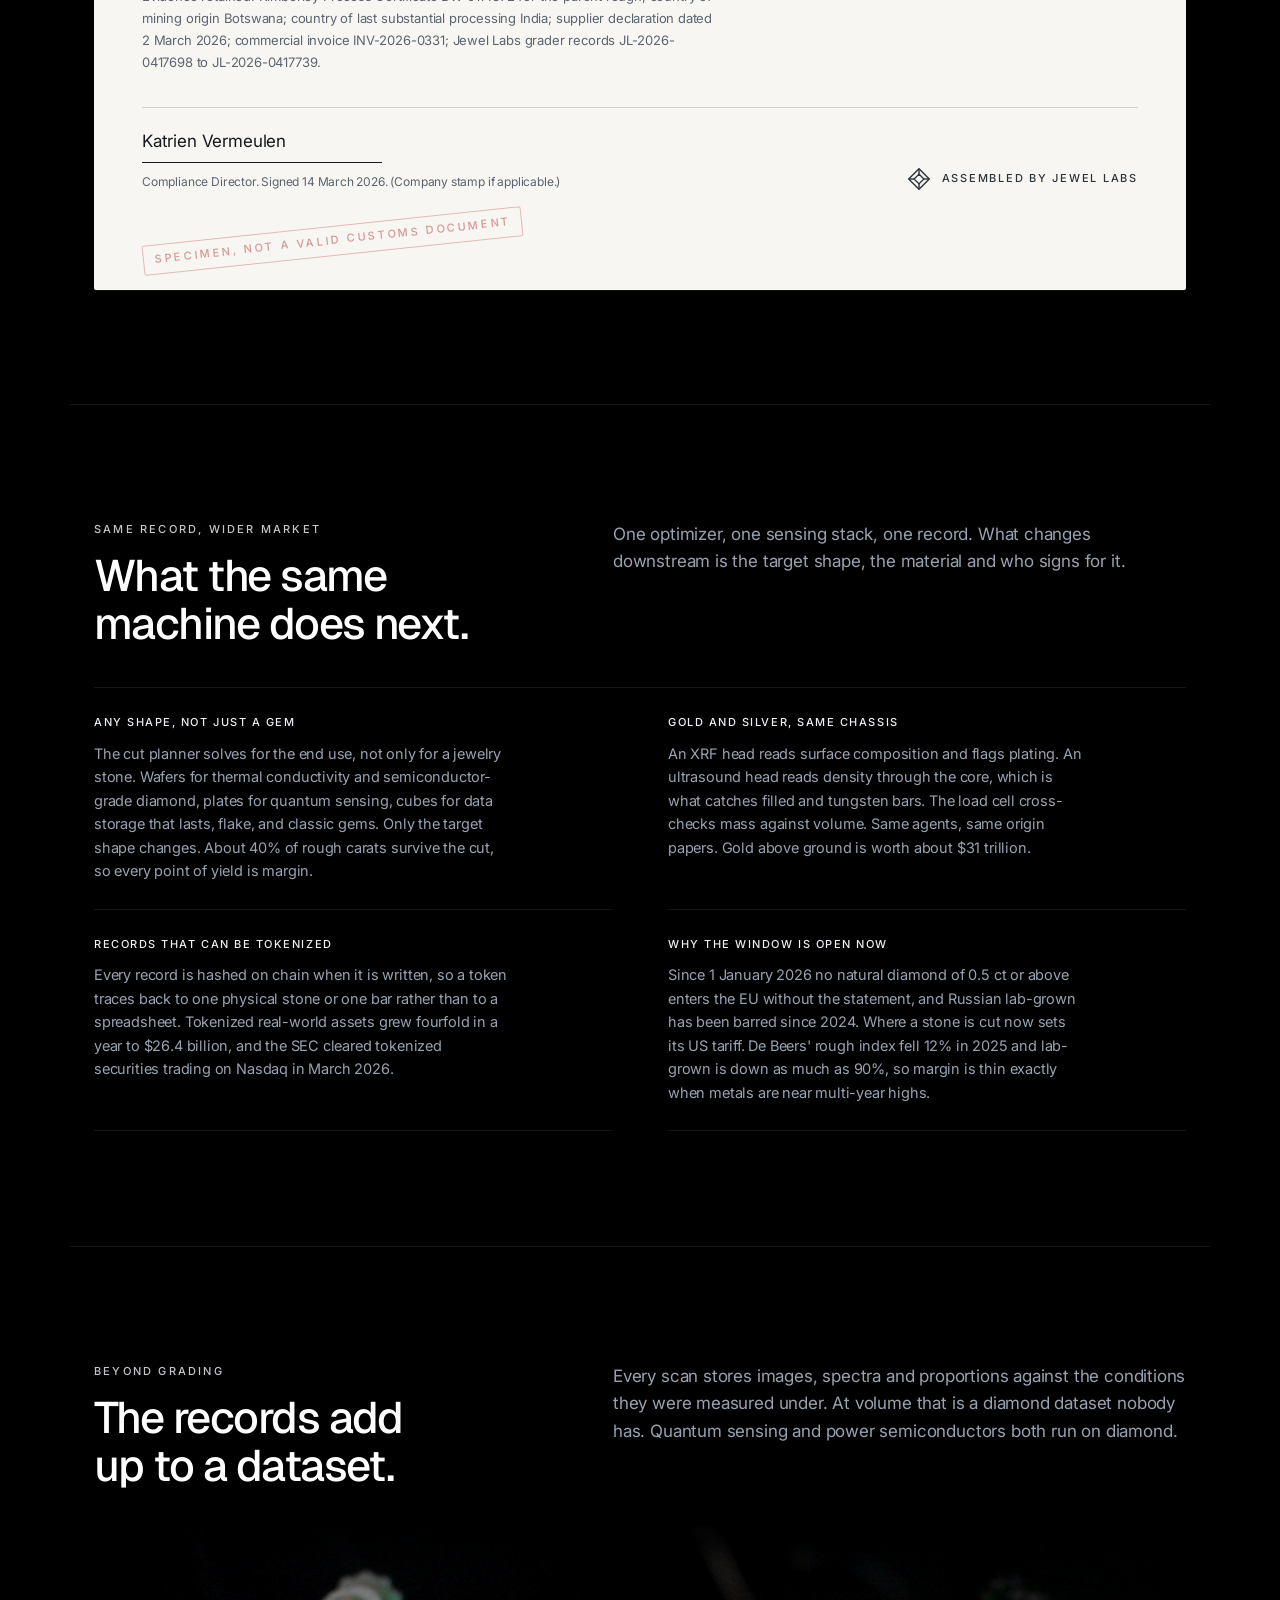
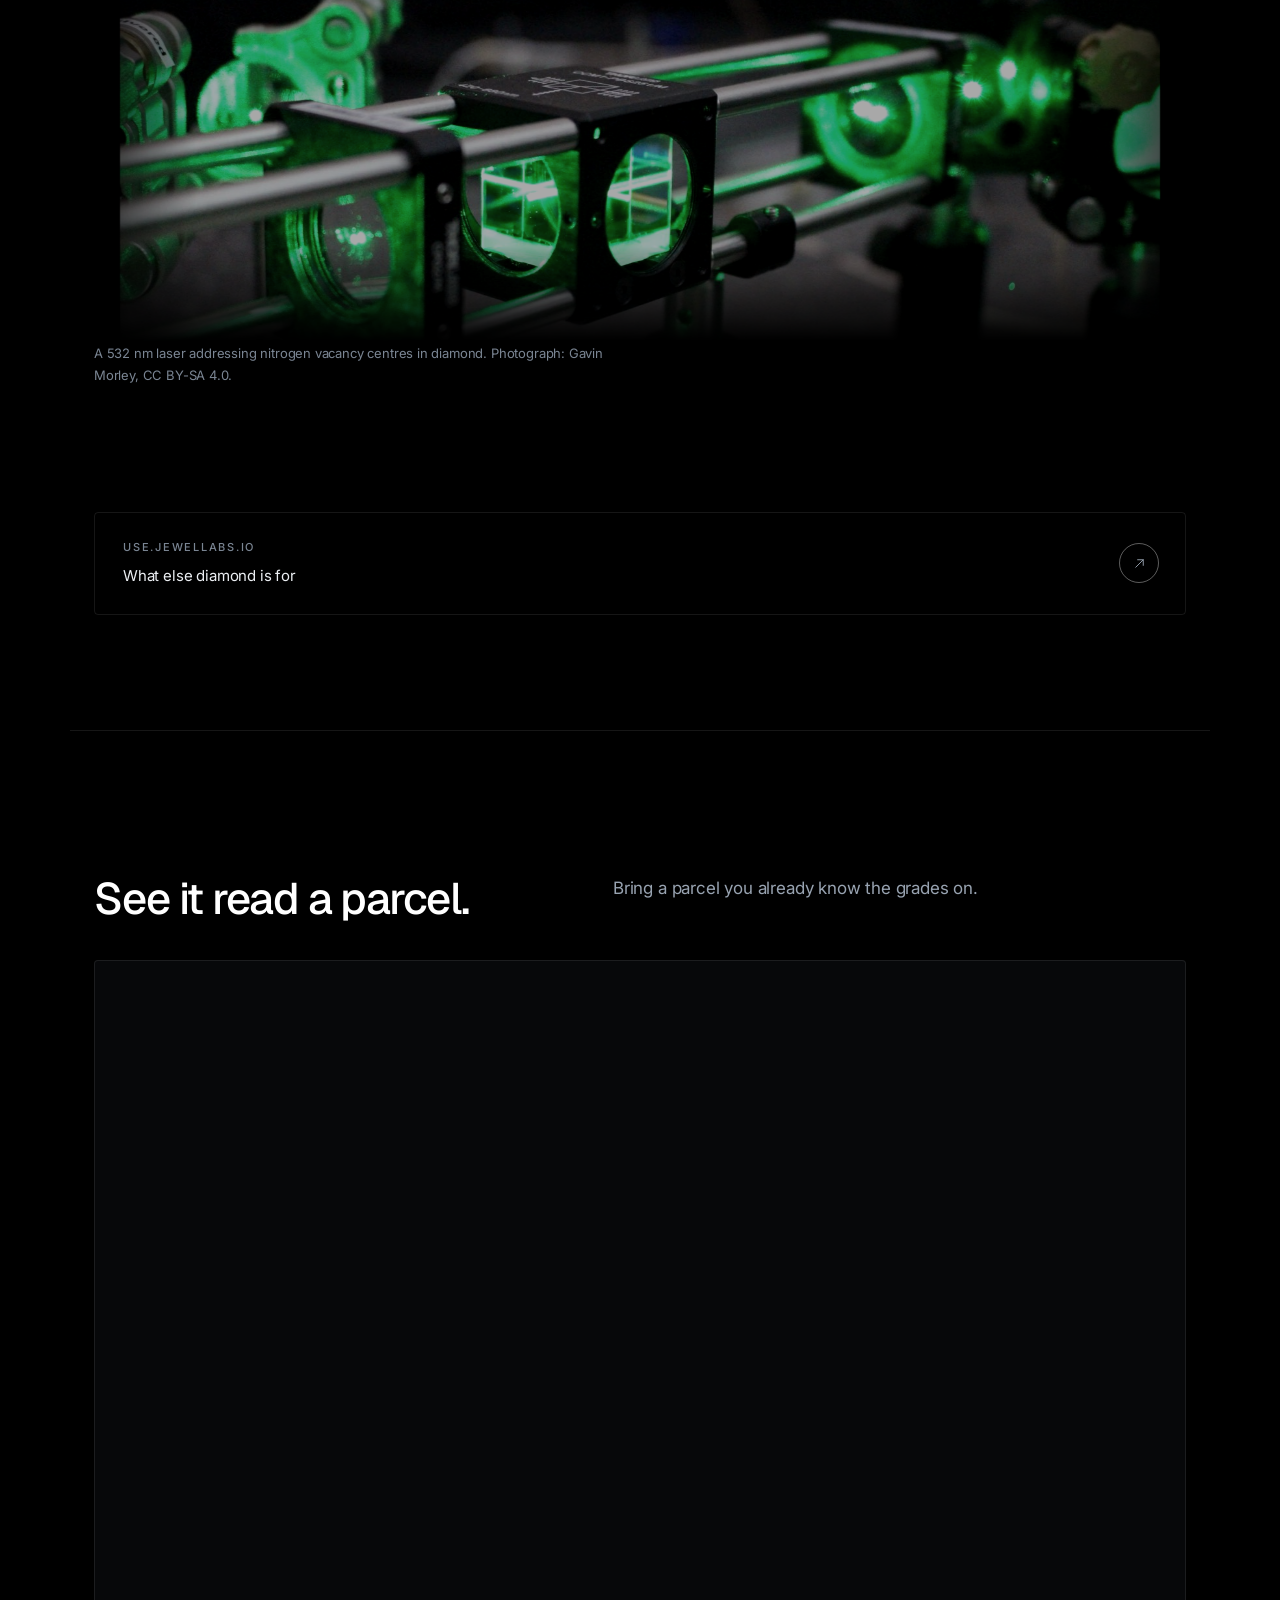
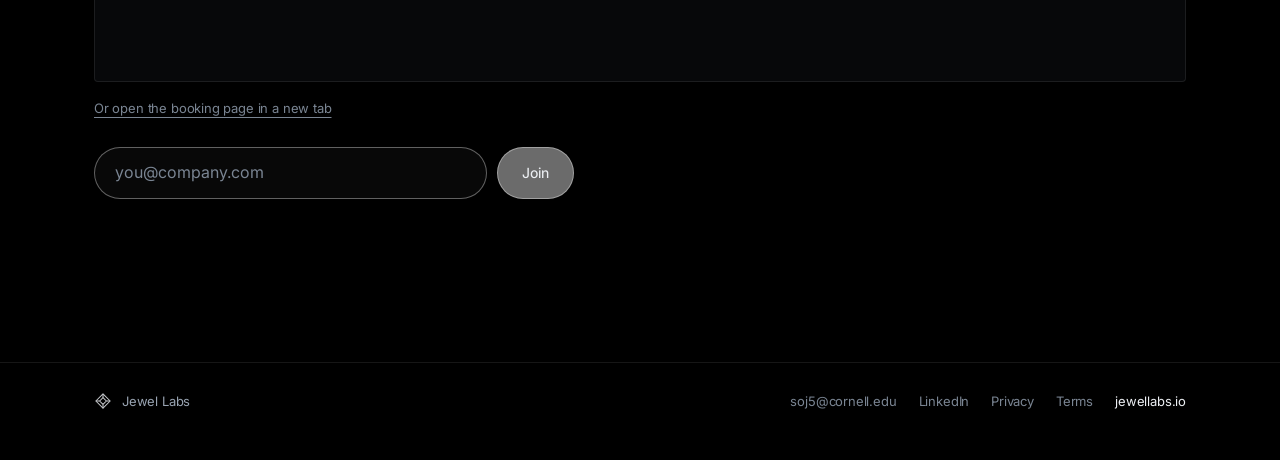
==== commit b6e72e7e: "The heads, the patent, and what the same chassis does next Two sections of fact from the deck that t" ====
--- a/index.html
+++ b/index.html
@@ -4,8 +4,8 @@
 <meta charset="UTF-8" />
 <meta name="viewport" content="width=device-width, initial-scale=1.0, viewport-fit=cover" />
 <meta name="theme-color" content="#000000" />
-<link rel="icon" href="favicon.svg?v=33" type="image/svg+xml" sizes="any" />
-<link rel="apple-touch-icon" href="favicon.svg?v=33" />
+<link rel="icon" href="favicon.svg?v=35" type="image/svg+xml" sizes="any" />
+<link rel="apple-touch-icon" href="favicon.svg?v=35" />
 
 <title>Jewel Labs</title>
 <meta name="description" content="Jewel Labs builds automated diamond graders and the machine learning models that run them. A polished stone is read on the desk in seconds, and the EU customs filing is built from the record the machine writes." />
@@ -29,7 +29,7 @@
 <link rel="preconnect" href="https://fonts.googleapis.com" />
 <link rel="preconnect" href="https://fonts.gstatic.com" crossorigin />
 <link href="https://fonts.googleapis.com/css2?family=Geist:wght@300;400;500&family=Inter:wght@300;400;450;500&display=swap" rel="stylesheet" />
-<link rel="stylesheet" href="style.css?v=33" />
+<link rel="stylesheet" href="style.css?v=35" />
 <script>document.documentElement.classList.add('js')</script>
 
 <script type="application/ld+json">
@@ -125,6 +125,7 @@
     <dl class="state">
       <div><dt>Software</dt><dd>Running today</dd></div>
       <div><dt>Machine</dt><dd>In development</dd></div>
+      <div><dt>Patent</dt><dd>Provisional filed</dd></div>
     </dl>
   </div>
 </section>
@@ -170,6 +171,41 @@
         <p class="bay__foot">Illustrative of the record the system writes.</p>
       </div>
     </div>
+
+    <ol class="tracks tracks--heads">
+      <li class="tracks__t">
+        <span class="tracks__k">Vision and geometry</span>
+        <span class="tracks__b">
+          Machine vision around 360 degrees, a microscope camera for inclusions, and structured
+          light for the facet map. Calibrated LED cycles brightfield, darkfield, coaxial and angled,
+          because a stone shows different features under different light.
+        </span>
+      </li>
+      <li class="tracks__t">
+        <span class="tracks__k">Material and weight</span>
+        <span class="tracks__b">
+          A compact spectrometer separates natural from CVD and HPHT and exposes treatments. A
+          365&nbsp;nm pass reads fluorescence. A load cell takes carat to 0.001&nbsp;ct on the same
+          stage, so weight is never rekeyed.
+        </span>
+      </li>
+      <li class="tracks__t">
+        <span class="tracks__k">Heads swap, the record does not</span>
+        <span class="tracks__b">
+          The heads sit on one rail against one calibration. Fit the XRF and ultrasound pair and the
+          same chassis reads gold and silver instead: composition at the surface, density through
+          the core. The software, the agents and the record format are unchanged.
+        </span>
+      </li>
+      <li class="tracks__t">
+        <span class="tracks__k">Provisional patent filed</span>
+        <span class="tracks__b">
+          The provisional covers the full system, the sensing chassis together with the record it
+          writes and the agents that act on it. Competitors sell one step of this each. Parts are
+          off the shelf and sourced across China, Japan, India and Russia, at $3,000 to $7,000 a unit.
+        </span>
+      </li>
+    </ol>
 
     <details class="spec">
       <summary><span class="spec__arrow" aria-hidden="true"></span>Specifications</summary>
@@ -357,6 +393,61 @@
   </div>
 </section>
 
+<!-- ─────────── 05 WHAT THE SAME MACHINE DOES NEXT ─────────── -->
+<section class="band band--wide" id="next">
+  <div class="band__body">
+    <div class="band__head">
+      <p class="kicker">Same record, wider market</p>
+      <h2 class="h2">What the same machine does next.</h2>
+    </div>
+    <div class="band__lead">
+      <p class="lede">
+        One optimizer, one sensing stack, one record. What changes downstream is the target shape,
+        the material and who signs for it.
+      </p>
+    </div>
+
+    <ol class="tracks">
+      <li class="tracks__t">
+        <span class="tracks__k">Any shape, not just a gem</span>
+        <span class="tracks__b">
+          The cut planner solves for the end use, not only for a jewelry stone. Wafers for thermal
+          conductivity and semiconductor-grade diamond, plates for quantum sensing, cubes for data
+          storage that lasts, flake, and classic gems. Only the target shape changes. About 40% of
+          rough carats survive the cut, so every point of yield is margin.
+        </span>
+      </li>
+      <li class="tracks__t">
+        <span class="tracks__k">Gold and silver, same chassis</span>
+        <span class="tracks__b">
+          An XRF head reads surface composition and flags plating. An ultrasound head reads density
+          through the core, which is what catches filled and tungsten bars. The load cell
+          cross-checks mass against volume. Same agents, same origin papers. Gold above ground is
+          worth about $31 trillion.
+        </span>
+      </li>
+      <li class="tracks__t">
+        <span class="tracks__k">Records that can be tokenized</span>
+        <span class="tracks__b">
+          Every record is hashed on chain when it is written, so a token traces back to one physical
+          stone or one bar rather than to a spreadsheet. Tokenized real-world assets grew fourfold in
+          a year to $26.4&nbsp;billion, and the SEC cleared tokenized securities trading on Nasdaq in
+          March 2026.
+        </span>
+      </li>
+      <li class="tracks__t">
+        <span class="tracks__k">Why the window is open now</span>
+        <span class="tracks__b">
+          Since 1 January 2026 no natural diamond of 0.5&nbsp;ct or above enters the EU without the
+          statement, and Russian lab-grown has been barred since 2024. Where a stone is cut now sets
+          its US tariff. De Beers' rough index fell 12% in 2025 and lab-grown is down as much as 90%,
+          so margin is thin exactly when metals are near multi-year highs.
+        </span>
+      </li>
+    </ol>
+  </div>
+</section>
+
 <!-- ─────────── 05 THE DATASET ─────────── -->
 <section class="band band--wide" id="dataset">
   <div class="band__body">
@@ -450,6 +541,6 @@
   </div>
 </footer>
 
-<script src="app.js?v=33" defer></script>
+<script src="app.js?v=35" defer></script>
 </body>
 </html>
--- a/style.css
+++ b/style.css
@@ -793,3 +793,35 @@
   filter: contrast(1.04) brightness(1.02) saturate(0.94);
   max-height: 460px;
 }
+
+/* ═════════ TRACKS ═════════
+   Four short blocks on the existing hairline grid. No new visual language:
+   same tracked label, same body colour and measure as the flow steps. */
+.tracks {
+  list-style: none;
+  display: grid;
+  grid-template-columns: 1fr 1fr;
+  gap: 0 56px;
+  margin-top: 40px;
+  border-top: 1px solid var(--line);
+}
+.tracks__t {
+  display: flex; flex-direction: column; gap: 10px;
+  padding: 26px 0;
+  border-bottom: 1px solid var(--line);
+}
+.tracks__k {
+  font-size: var(--t-micro); font-weight: 500;
+  letter-spacing: 0.14em; text-transform: uppercase; color: var(--text);
+}
+.tracks__b {
+  font-size: 14.5px; line-height: 1.62; color: var(--text-2); max-width: 46ch;
+}
+@media (max-width: 860px) {
+  .tracks { grid-template-columns: 1fr; gap: 0; }
+  .tracks__b { max-width: none; }
+}
+
+/* the heads sit inside the machine section, so they start tighter than a
+   section-level tracks grid */
+.tracks--heads { margin-top: 34px; }
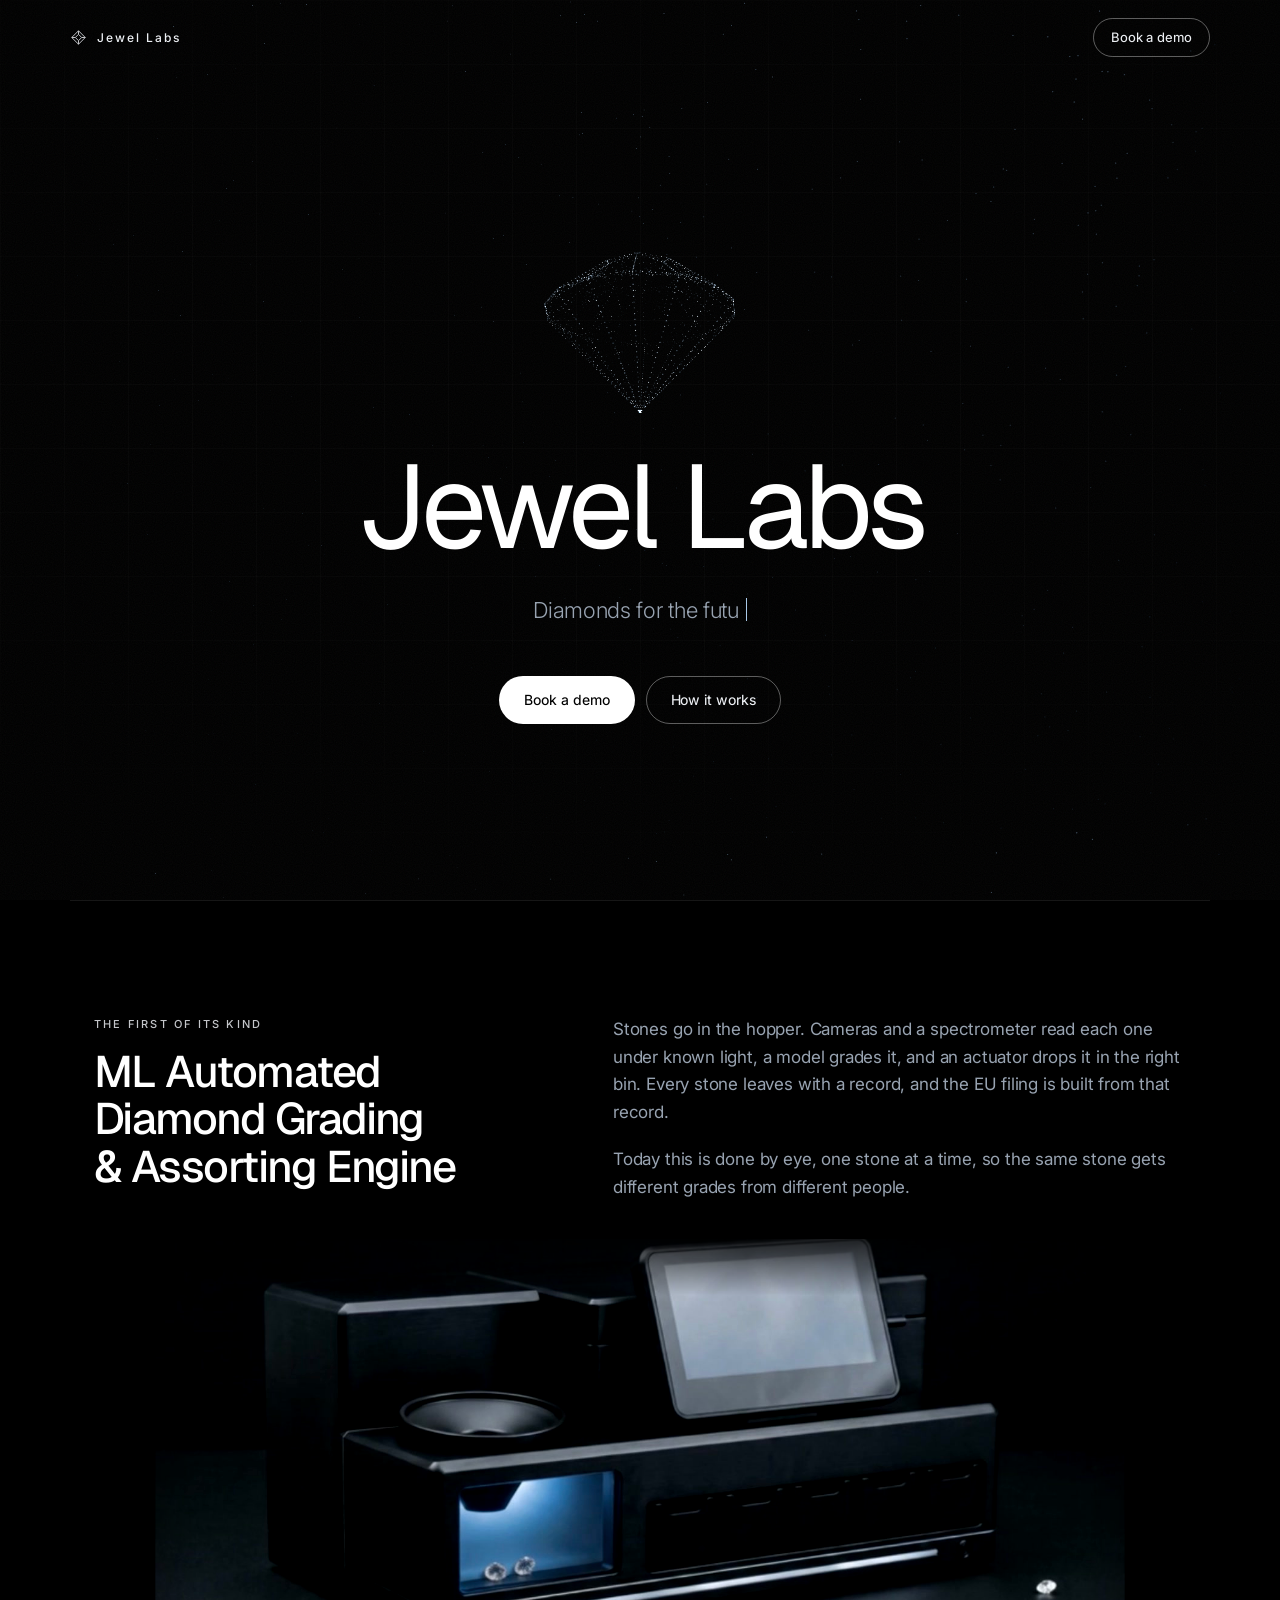
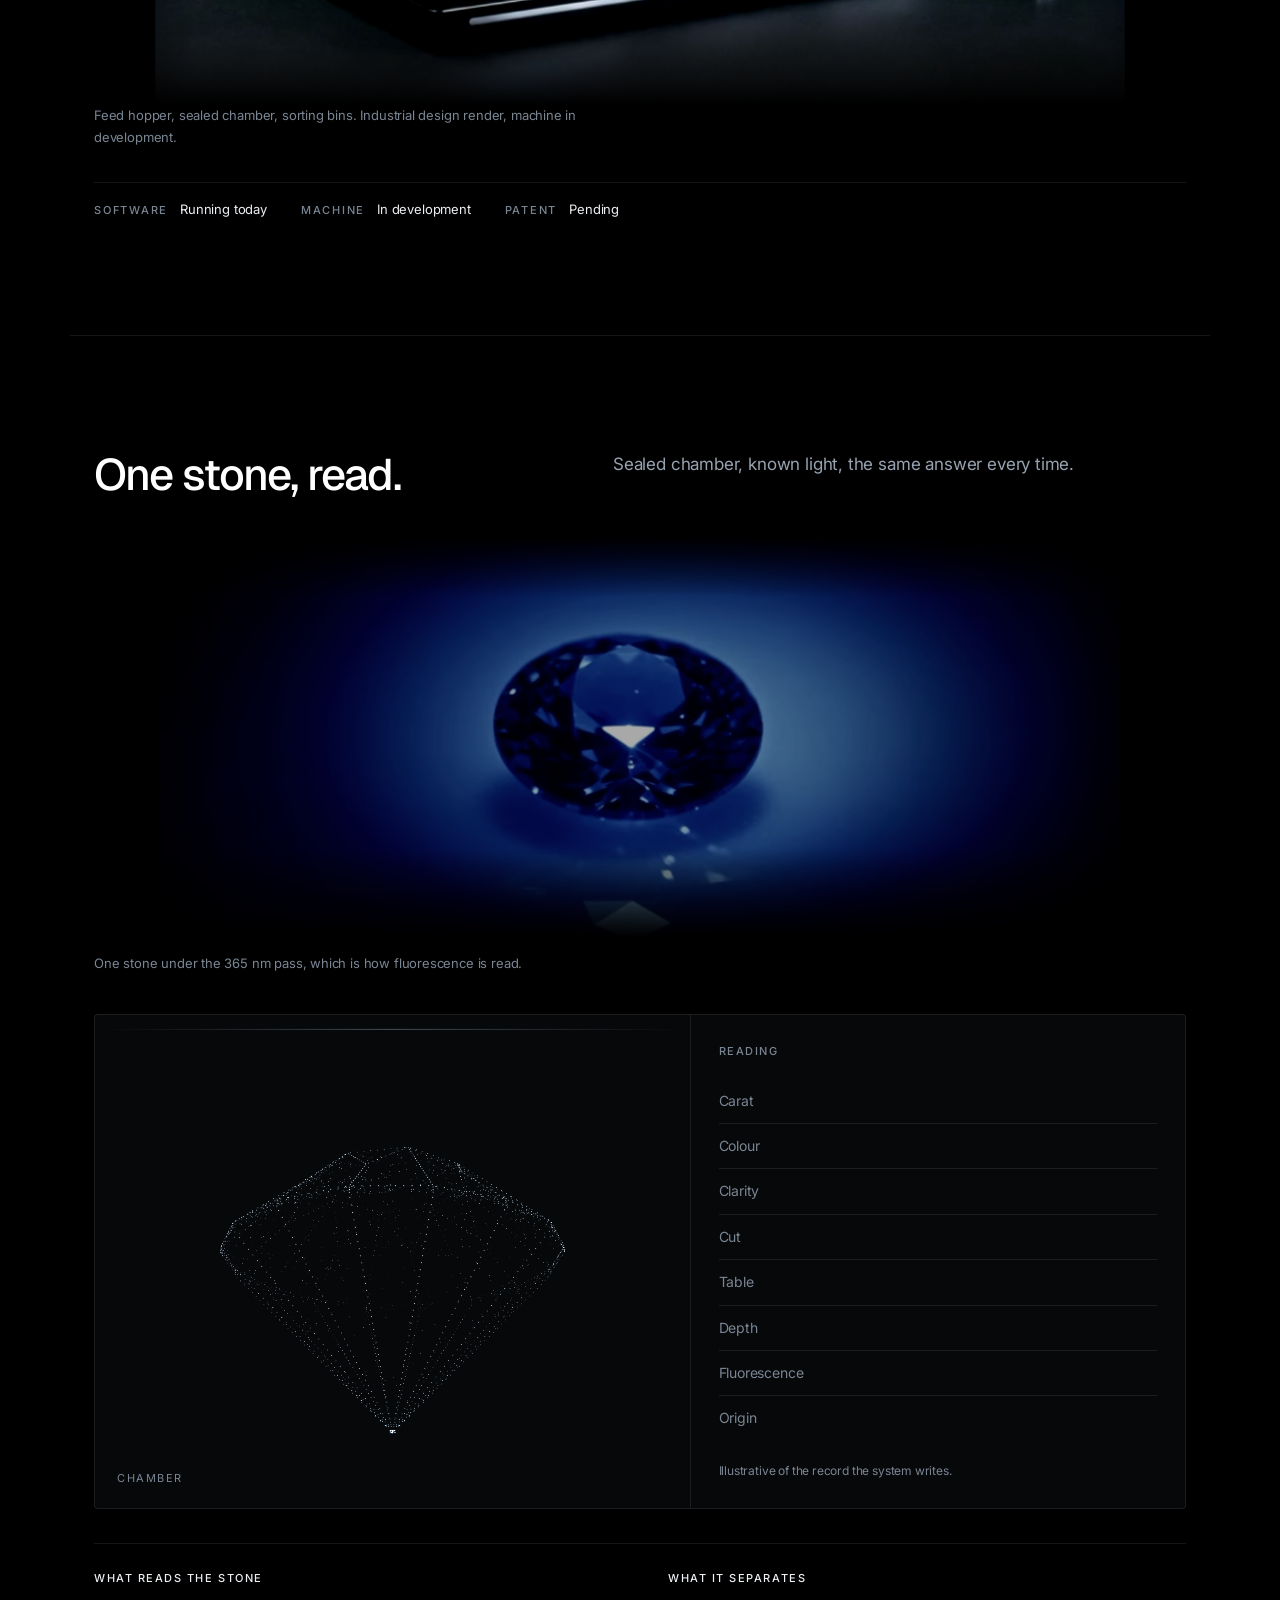
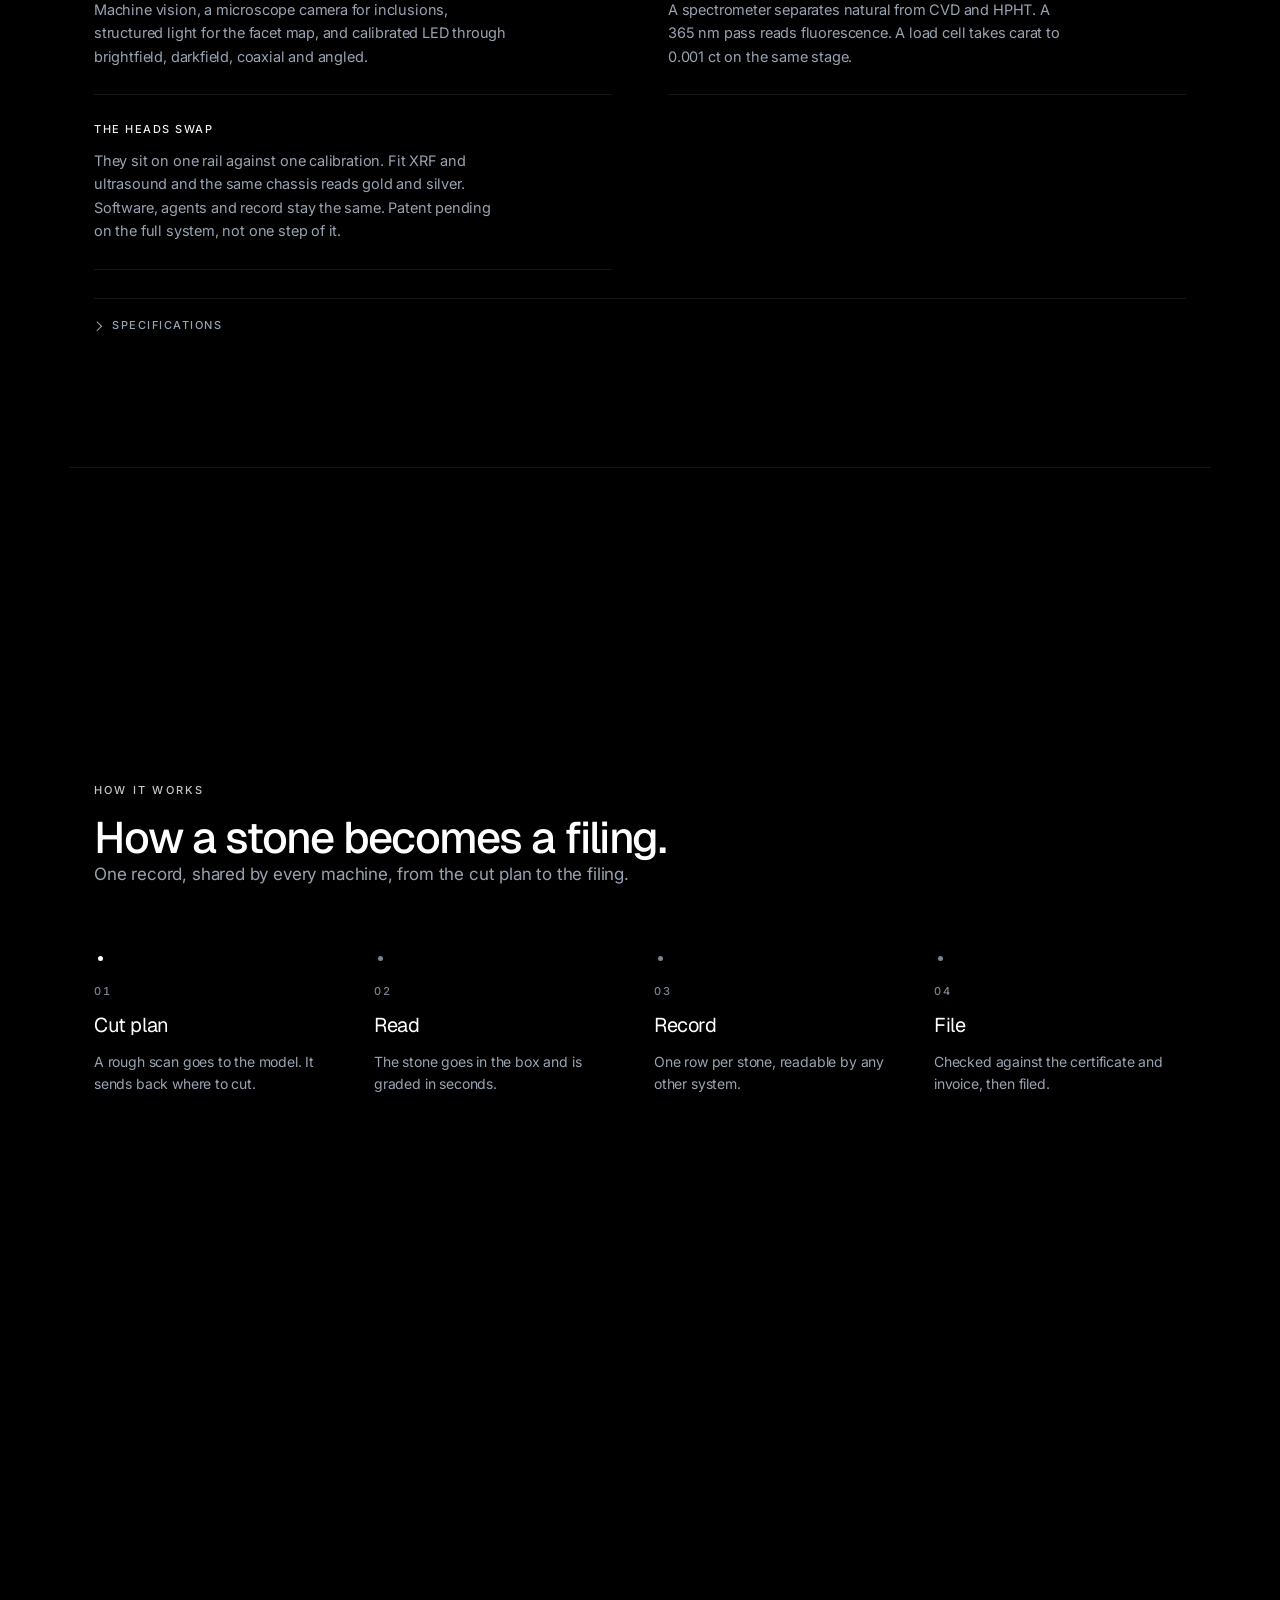
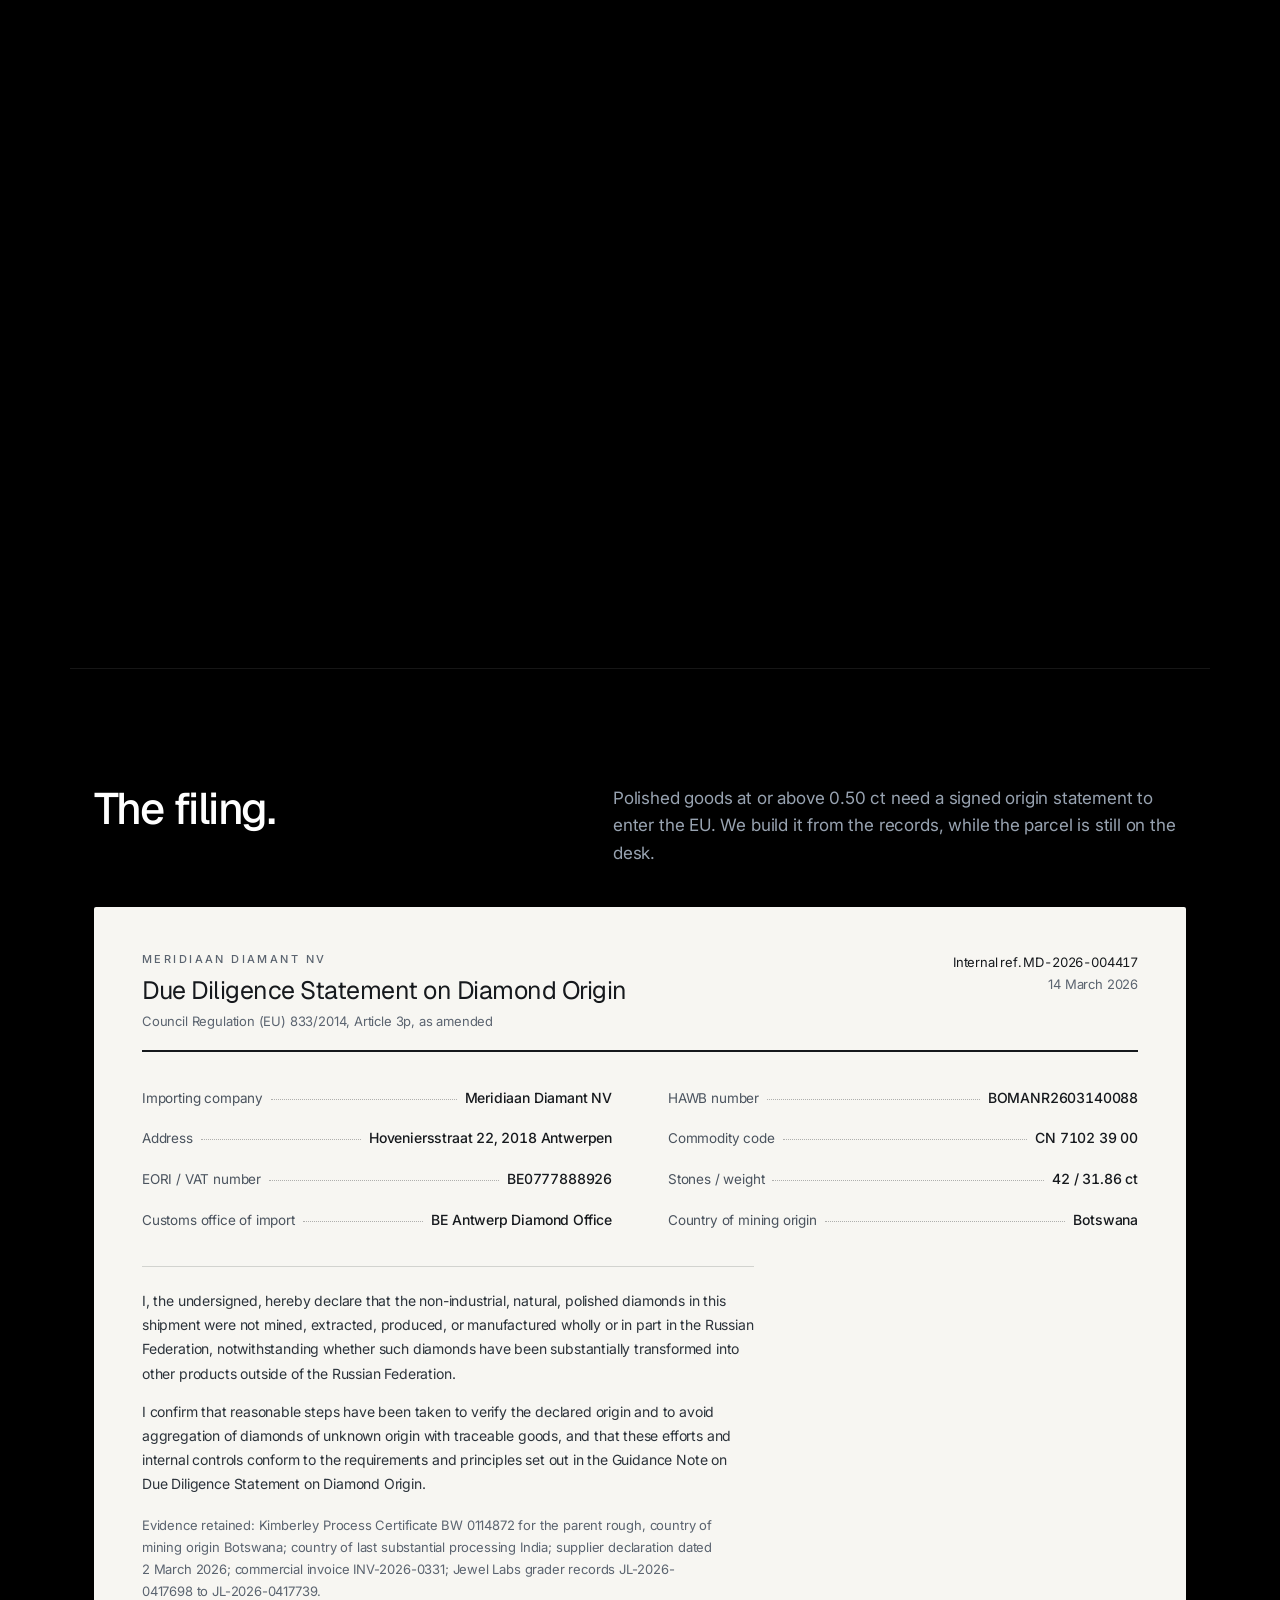
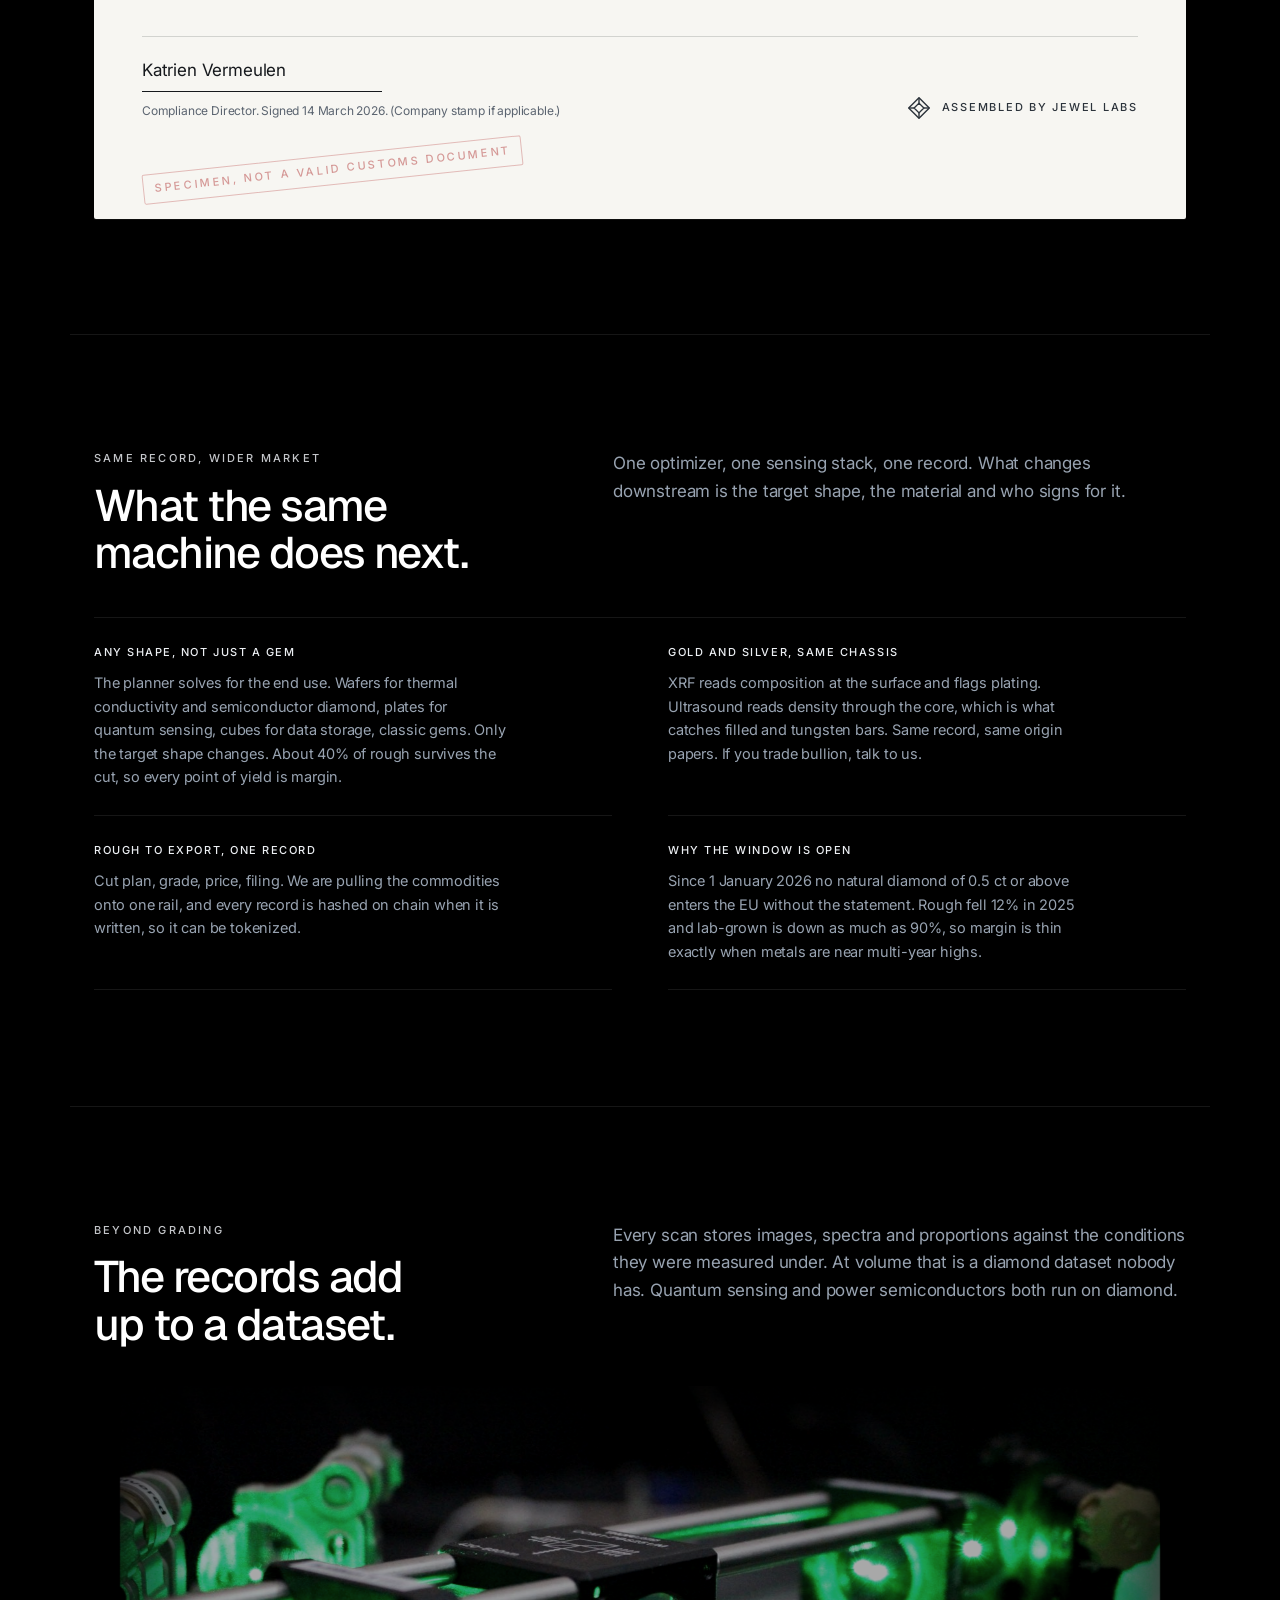
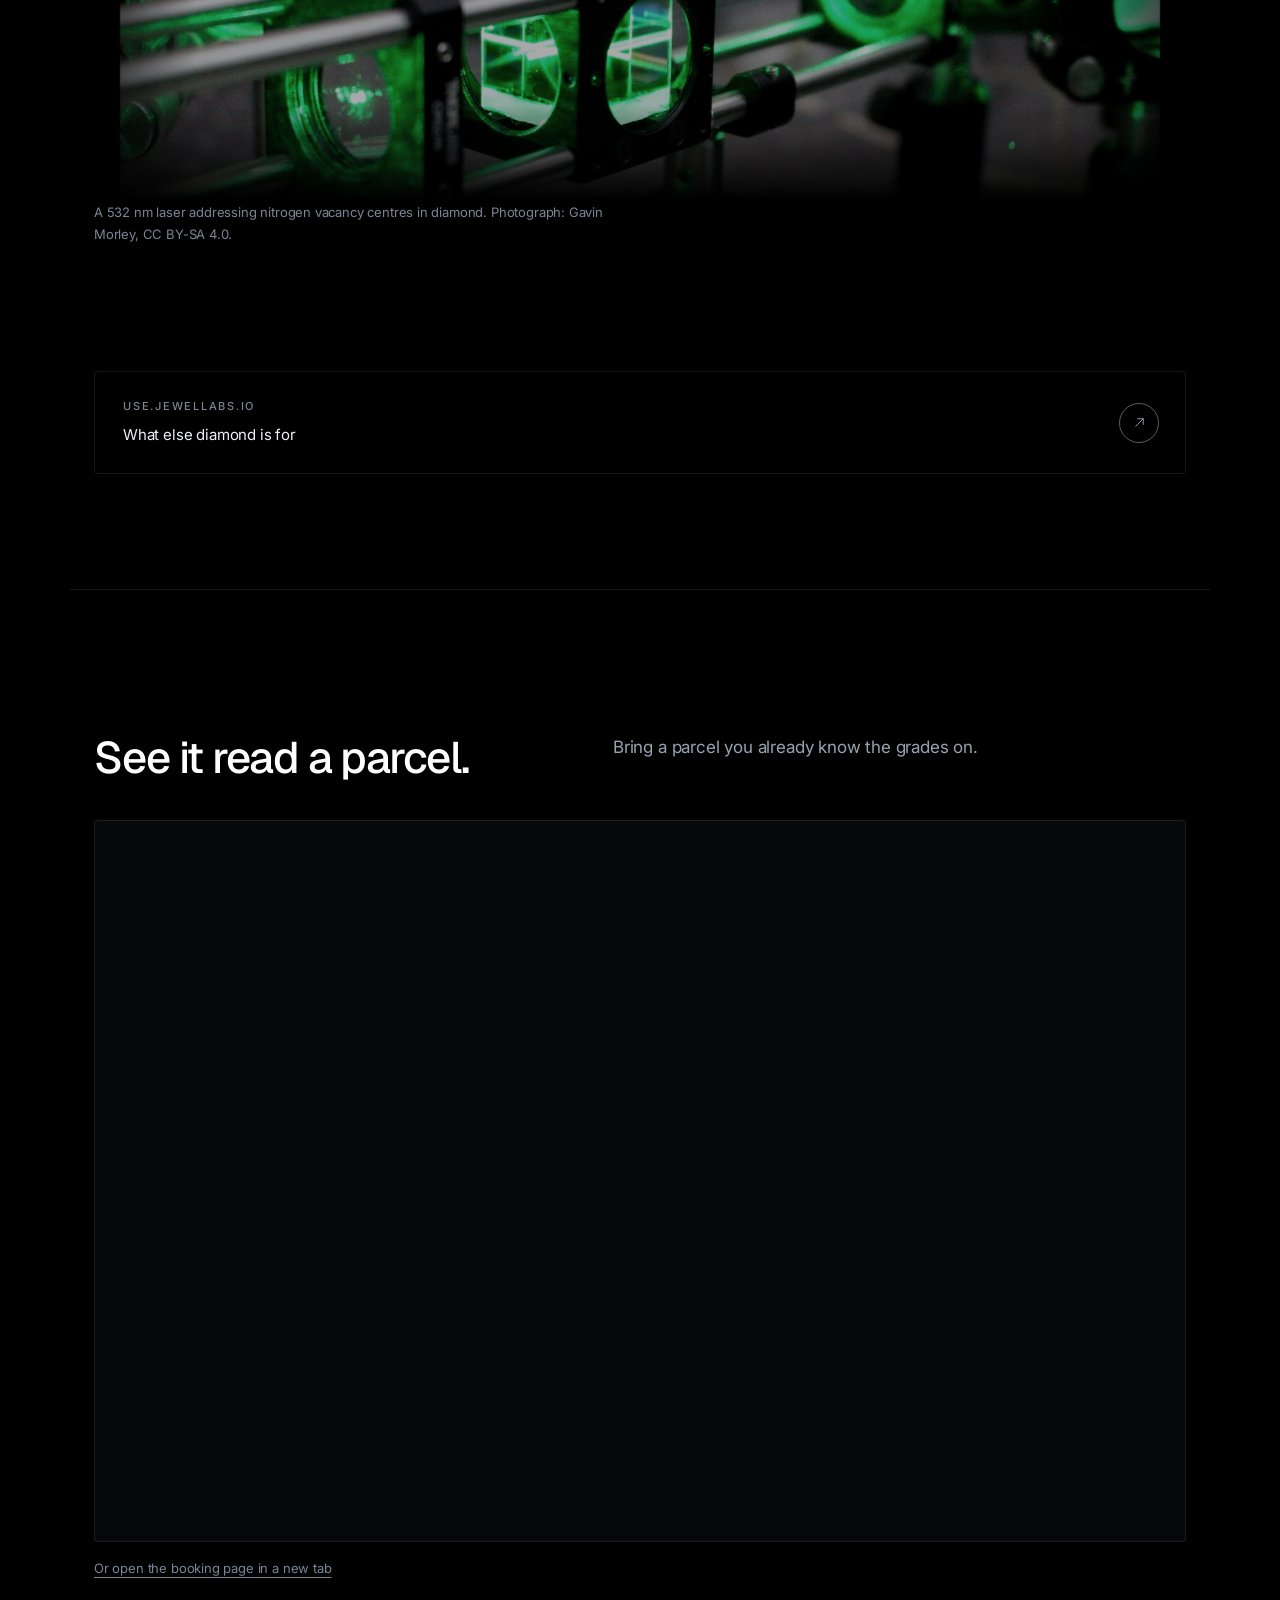
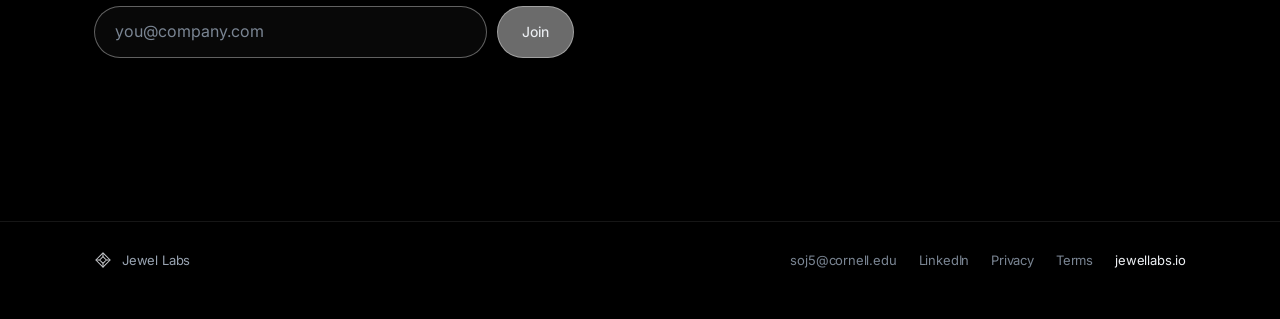
==== commit 383d009a: "Cut the new sections down, and lead the metals block with the invitation The two blocks added last c" ====
--- a/index.html
+++ b/index.html
@@ -4,8 +4,8 @@
 <meta charset="UTF-8" />
 <meta name="viewport" content="width=device-width, initial-scale=1.0, viewport-fit=cover" />
 <meta name="theme-color" content="#000000" />
-<link rel="icon" href="favicon.svg?v=35" type="image/svg+xml" sizes="any" />
-<link rel="apple-touch-icon" href="favicon.svg?v=35" />
+<link rel="icon" href="favicon.svg?v=36" type="image/svg+xml" sizes="any" />
+<link rel="apple-touch-icon" href="favicon.svg?v=36" />
 
 <title>Jewel Labs</title>
 <meta name="description" content="Jewel Labs builds automated diamond graders and the machine learning models that run them. A polished stone is read on the desk in seconds, and the EU customs filing is built from the record the machine writes." />
@@ -29,7 +29,7 @@
 <link rel="preconnect" href="https://fonts.googleapis.com" />
 <link rel="preconnect" href="https://fonts.gstatic.com" crossorigin />
 <link href="https://fonts.googleapis.com/css2?family=Geist:wght@300;400;500&family=Inter:wght@300;400;450;500&display=swap" rel="stylesheet" />
-<link rel="stylesheet" href="style.css?v=35" />
+<link rel="stylesheet" href="style.css?v=36" />
 <script>document.documentElement.classList.add('js')</script>
 
 <script type="application/ld+json">
@@ -125,7 +125,7 @@
     <dl class="state">
       <div><dt>Software</dt><dd>Running today</dd></div>
       <div><dt>Machine</dt><dd>In development</dd></div>
-      <div><dt>Patent</dt><dd>Provisional filed</dd></div>
+      <div><dt>Patent</dt><dd>Pending</dd></div>
     </dl>
   </div>
 </section>
@@ -174,35 +174,25 @@
 
     <ol class="tracks tracks--heads">
       <li class="tracks__t">
-        <span class="tracks__k">Vision and geometry</span>
-        <span class="tracks__b">
-          Machine vision around 360 degrees, a microscope camera for inclusions, and structured
-          light for the facet map. Calibrated LED cycles brightfield, darkfield, coaxial and angled,
-          because a stone shows different features under different light.
-        </span>
-      </li>
-      <li class="tracks__t">
-        <span class="tracks__k">Material and weight</span>
-        <span class="tracks__b">
-          A compact spectrometer separates natural from CVD and HPHT and exposes treatments. A
-          365&nbsp;nm pass reads fluorescence. A load cell takes carat to 0.001&nbsp;ct on the same
-          stage, so weight is never rekeyed.
-        </span>
-      </li>
-      <li class="tracks__t">
-        <span class="tracks__k">Heads swap, the record does not</span>
-        <span class="tracks__b">
-          The heads sit on one rail against one calibration. Fit the XRF and ultrasound pair and the
-          same chassis reads gold and silver instead: composition at the surface, density through
-          the core. The software, the agents and the record format are unchanged.
-        </span>
-      </li>
-      <li class="tracks__t">
-        <span class="tracks__k">Provisional patent filed</span>
-        <span class="tracks__b">
-          The provisional covers the full system, the sensing chassis together with the record it
-          writes and the agents that act on it. Competitors sell one step of this each. Parts are
-          off the shelf and sourced across China, Japan, India and Russia, at $3,000 to $7,000 a unit.
+        <span class="tracks__k">What reads the stone</span>
+        <span class="tracks__b">
+          Machine vision, a microscope camera for inclusions, structured light for the facet map, and
+          calibrated LED through brightfield, darkfield, coaxial and angled.
+        </span>
+      </li>
+      <li class="tracks__t">
+        <span class="tracks__k">What it separates</span>
+        <span class="tracks__b">
+          A spectrometer separates natural from CVD and HPHT. A 365&nbsp;nm pass reads fluorescence.
+          A load cell takes carat to 0.001&nbsp;ct on the same stage.
+        </span>
+      </li>
+      <li class="tracks__t">
+        <span class="tracks__k">The heads swap</span>
+        <span class="tracks__b">
+          They sit on one rail against one calibration. Fit XRF and ultrasound and the same chassis
+          reads gold and silver. Software, agents and record stay the same. Patent pending on the
+          full system, not one step of it.
         </span>
       </li>
     </ol>
@@ -411,37 +401,32 @@
       <li class="tracks__t">
         <span class="tracks__k">Any shape, not just a gem</span>
         <span class="tracks__b">
-          The cut planner solves for the end use, not only for a jewelry stone. Wafers for thermal
-          conductivity and semiconductor-grade diamond, plates for quantum sensing, cubes for data
-          storage that lasts, flake, and classic gems. Only the target shape changes. About 40% of
-          rough carats survive the cut, so every point of yield is margin.
+          The planner solves for the end use. Wafers for thermal conductivity and semiconductor
+          diamond, plates for quantum sensing, cubes for data storage, classic gems. Only the target
+          shape changes. About 40% of rough survives the cut, so every point of yield is margin.
         </span>
       </li>
       <li class="tracks__t">
         <span class="tracks__k">Gold and silver, same chassis</span>
         <span class="tracks__b">
-          An XRF head reads surface composition and flags plating. An ultrasound head reads density
-          through the core, which is what catches filled and tungsten bars. The load cell
-          cross-checks mass against volume. Same agents, same origin papers. Gold above ground is
-          worth about $31 trillion.
-        </span>
-      </li>
-      <li class="tracks__t">
-        <span class="tracks__k">Records that can be tokenized</span>
-        <span class="tracks__b">
-          Every record is hashed on chain when it is written, so a token traces back to one physical
-          stone or one bar rather than to a spreadsheet. Tokenized real-world assets grew fourfold in
-          a year to $26.4&nbsp;billion, and the SEC cleared tokenized securities trading on Nasdaq in
-          March 2026.
-        </span>
-      </li>
-      <li class="tracks__t">
-        <span class="tracks__k">Why the window is open now</span>
+          XRF reads composition at the surface and flags plating. Ultrasound reads density through
+          the core, which is what catches filled and tungsten bars. Same record, same origin papers.
+          If you trade bullion, talk to us.
+        </span>
+      </li>
+      <li class="tracks__t">
+        <span class="tracks__k">Rough to export, one record</span>
+        <span class="tracks__b">
+          Cut plan, grade, price, filing. We are pulling the commodities onto one rail, and every
+          record is hashed on chain when it is written, so it can be tokenized.
+        </span>
+      </li>
+      <li class="tracks__t">
+        <span class="tracks__k">Why the window is open</span>
         <span class="tracks__b">
           Since 1 January 2026 no natural diamond of 0.5&nbsp;ct or above enters the EU without the
-          statement, and Russian lab-grown has been barred since 2024. Where a stone is cut now sets
-          its US tariff. De Beers' rough index fell 12% in 2025 and lab-grown is down as much as 90%,
-          so margin is thin exactly when metals are near multi-year highs.
+          statement. Rough fell 12% in 2025 and lab-grown is down as much as 90%, so margin is thin
+          exactly when metals are near multi-year highs.
         </span>
       </li>
     </ol>
@@ -541,6 +526,6 @@
   </div>
 </footer>
 
-<script src="app.js?v=35" defer></script>
+<script src="app.js?v=36" defer></script>
 </body>
 </html>
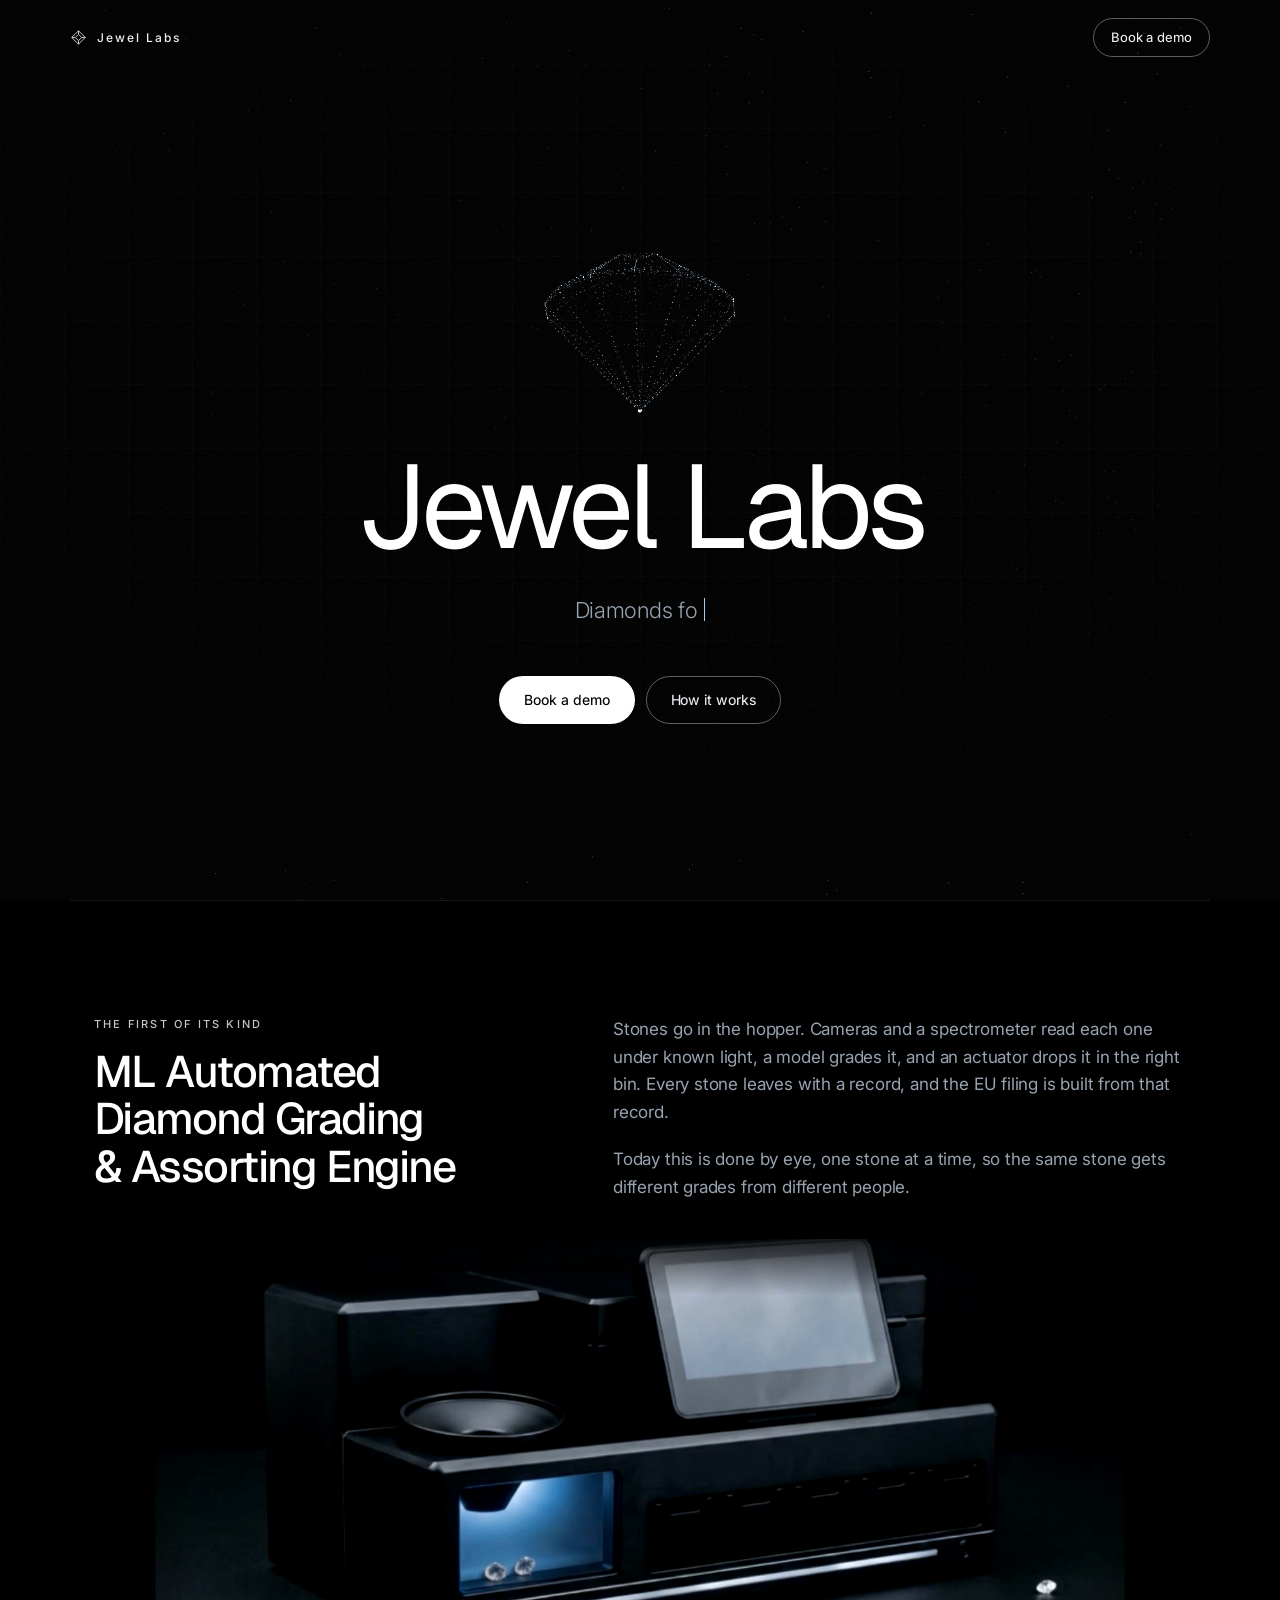
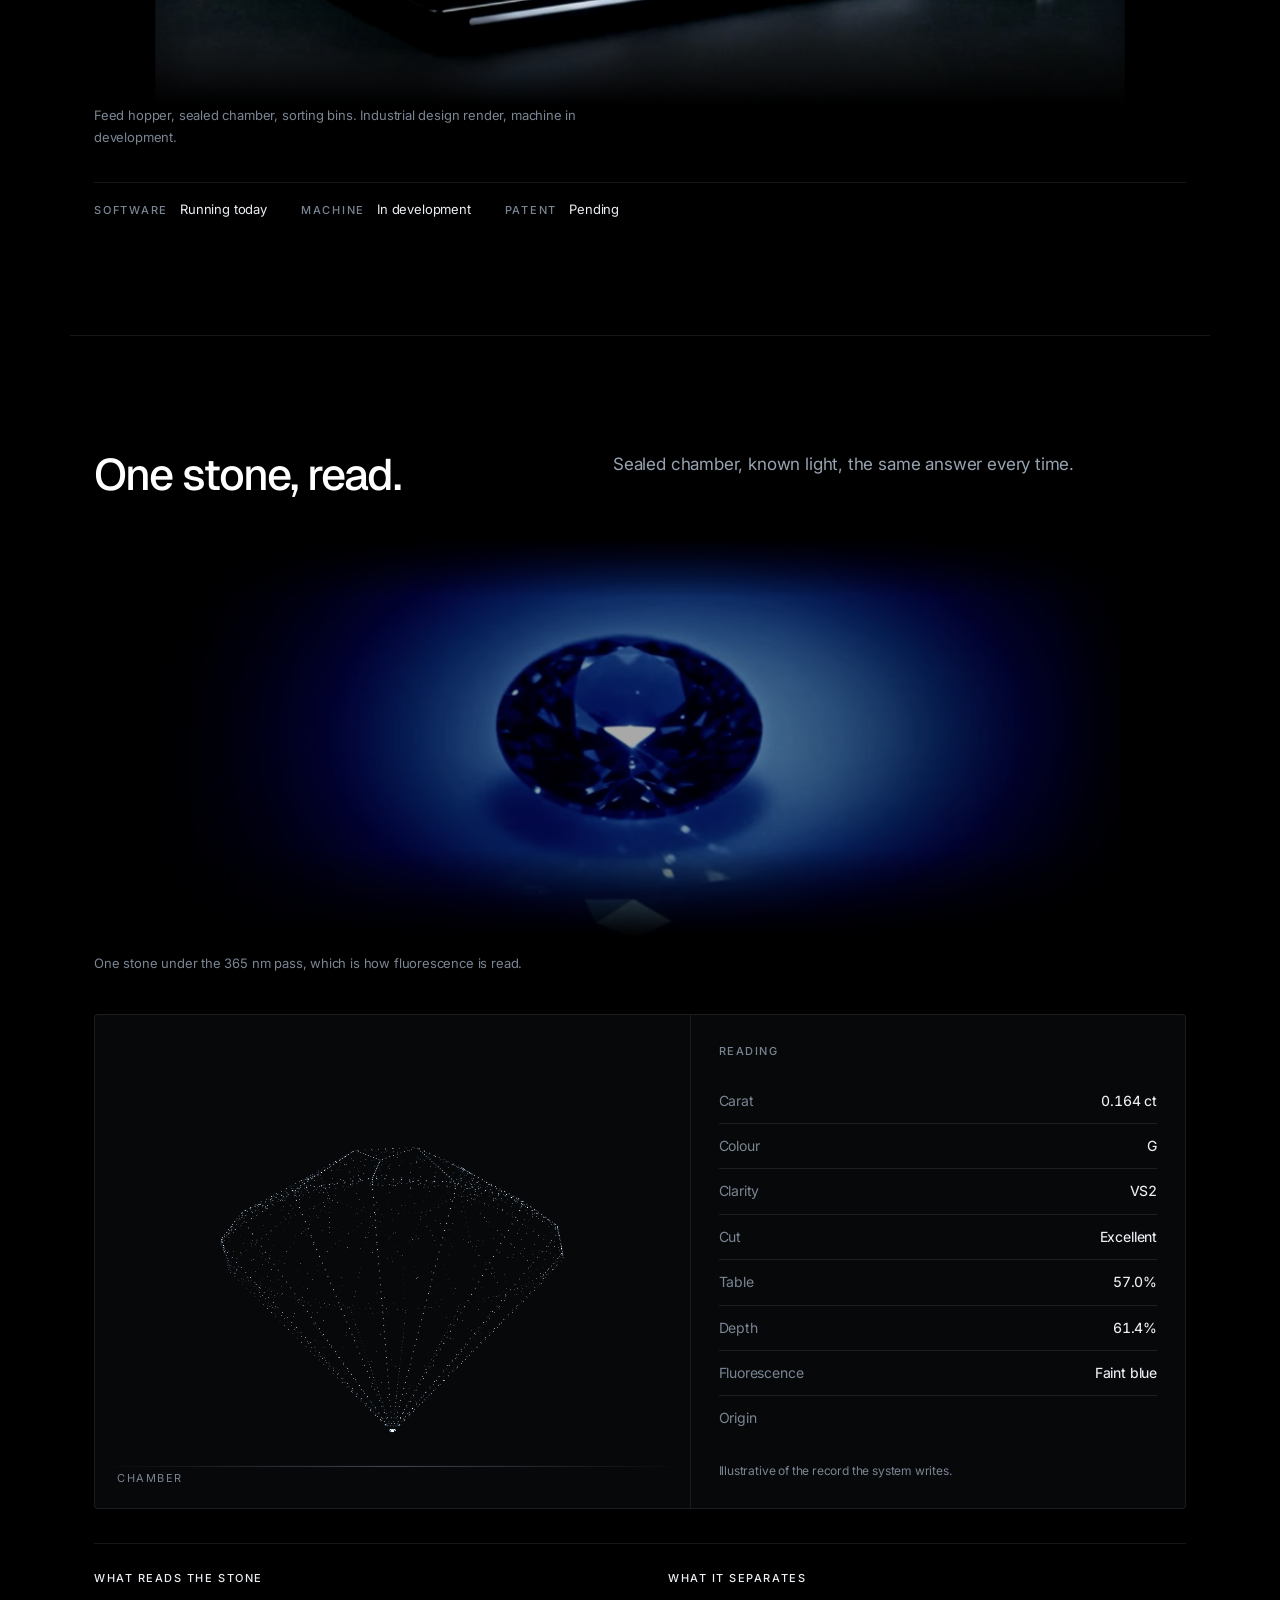
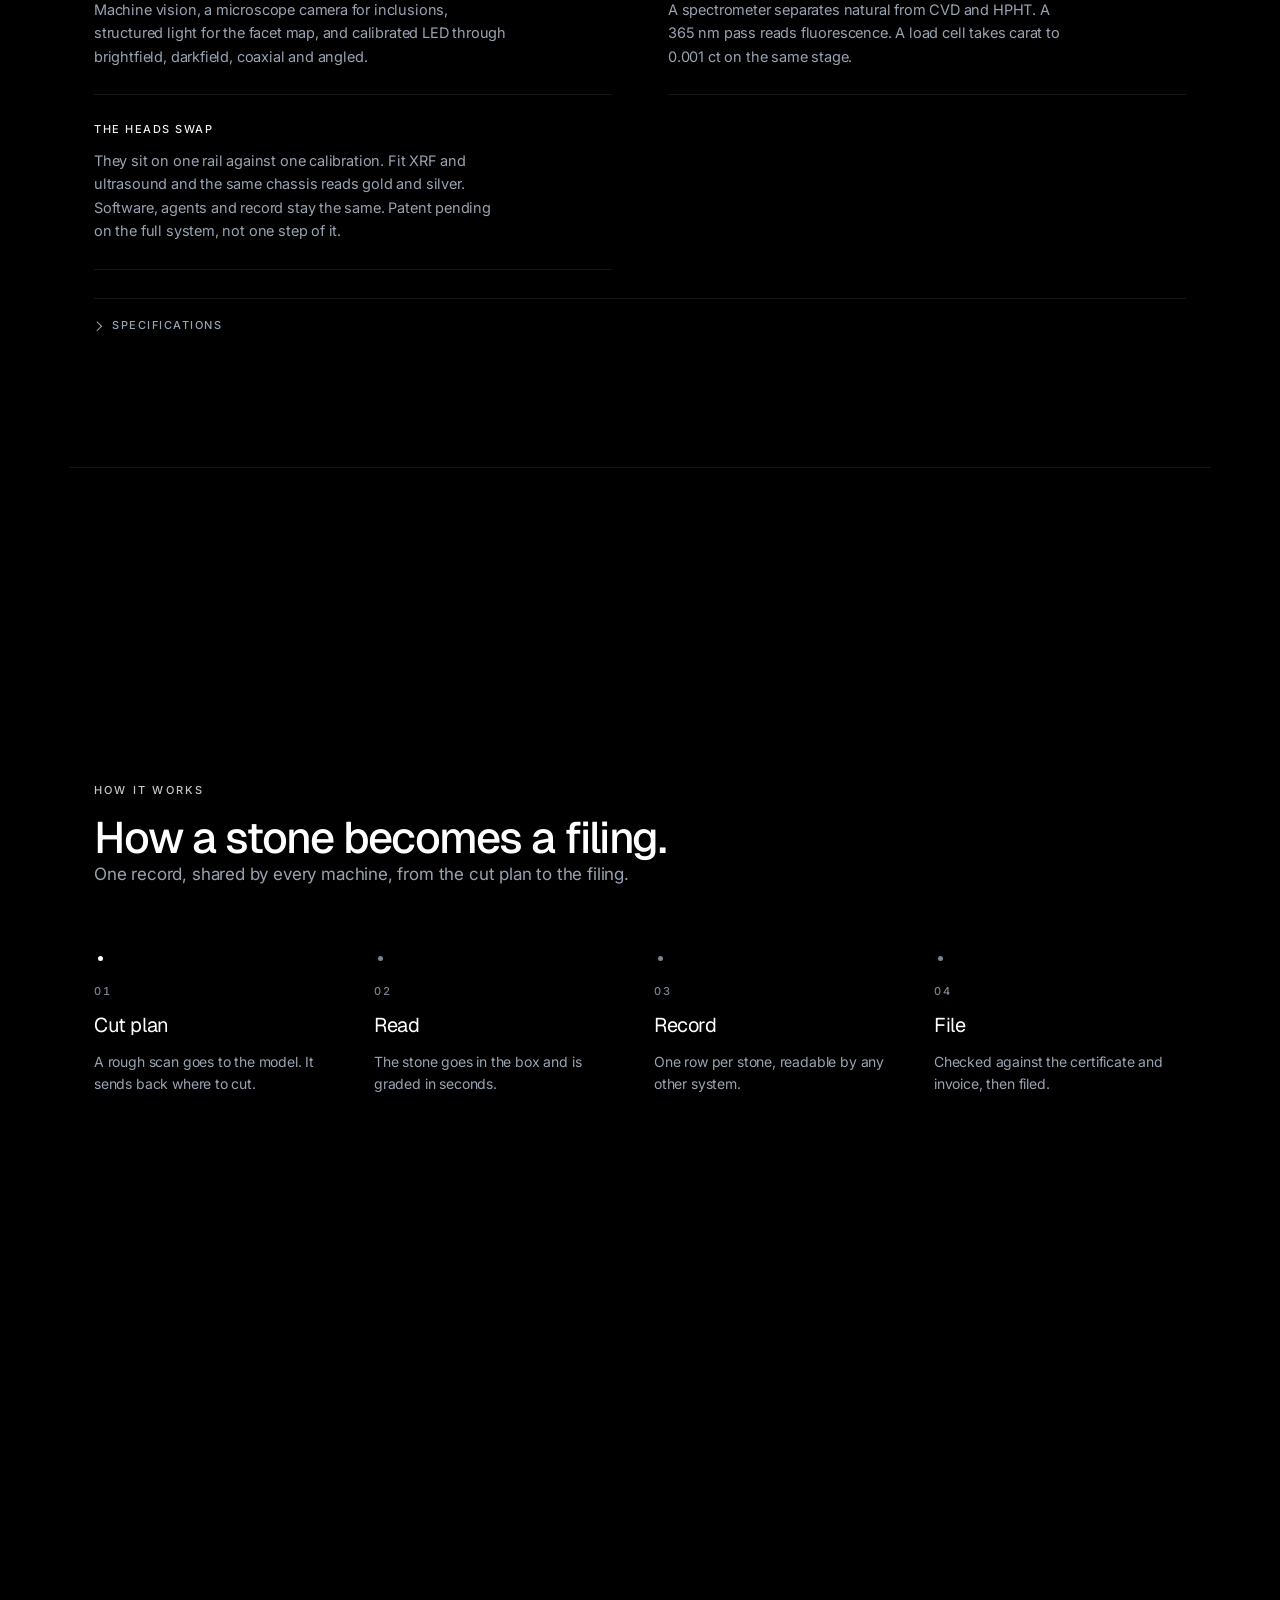
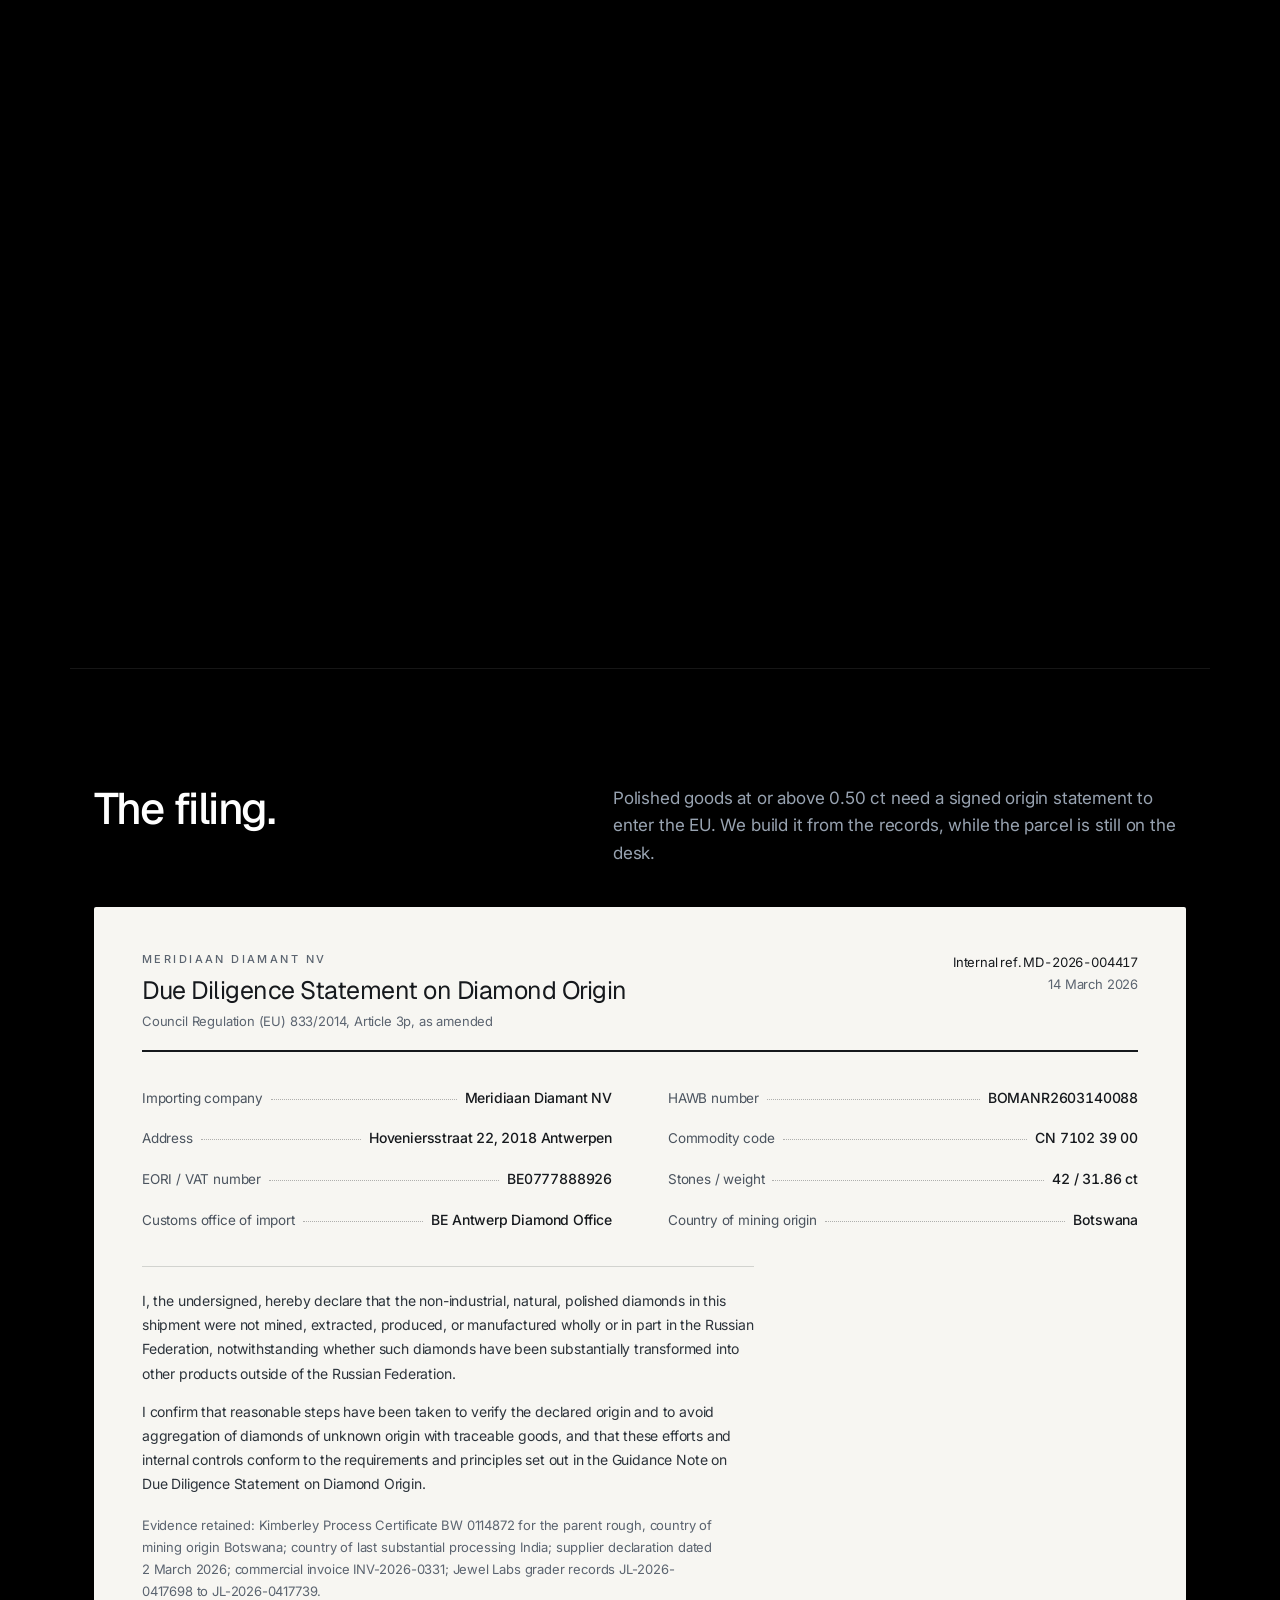
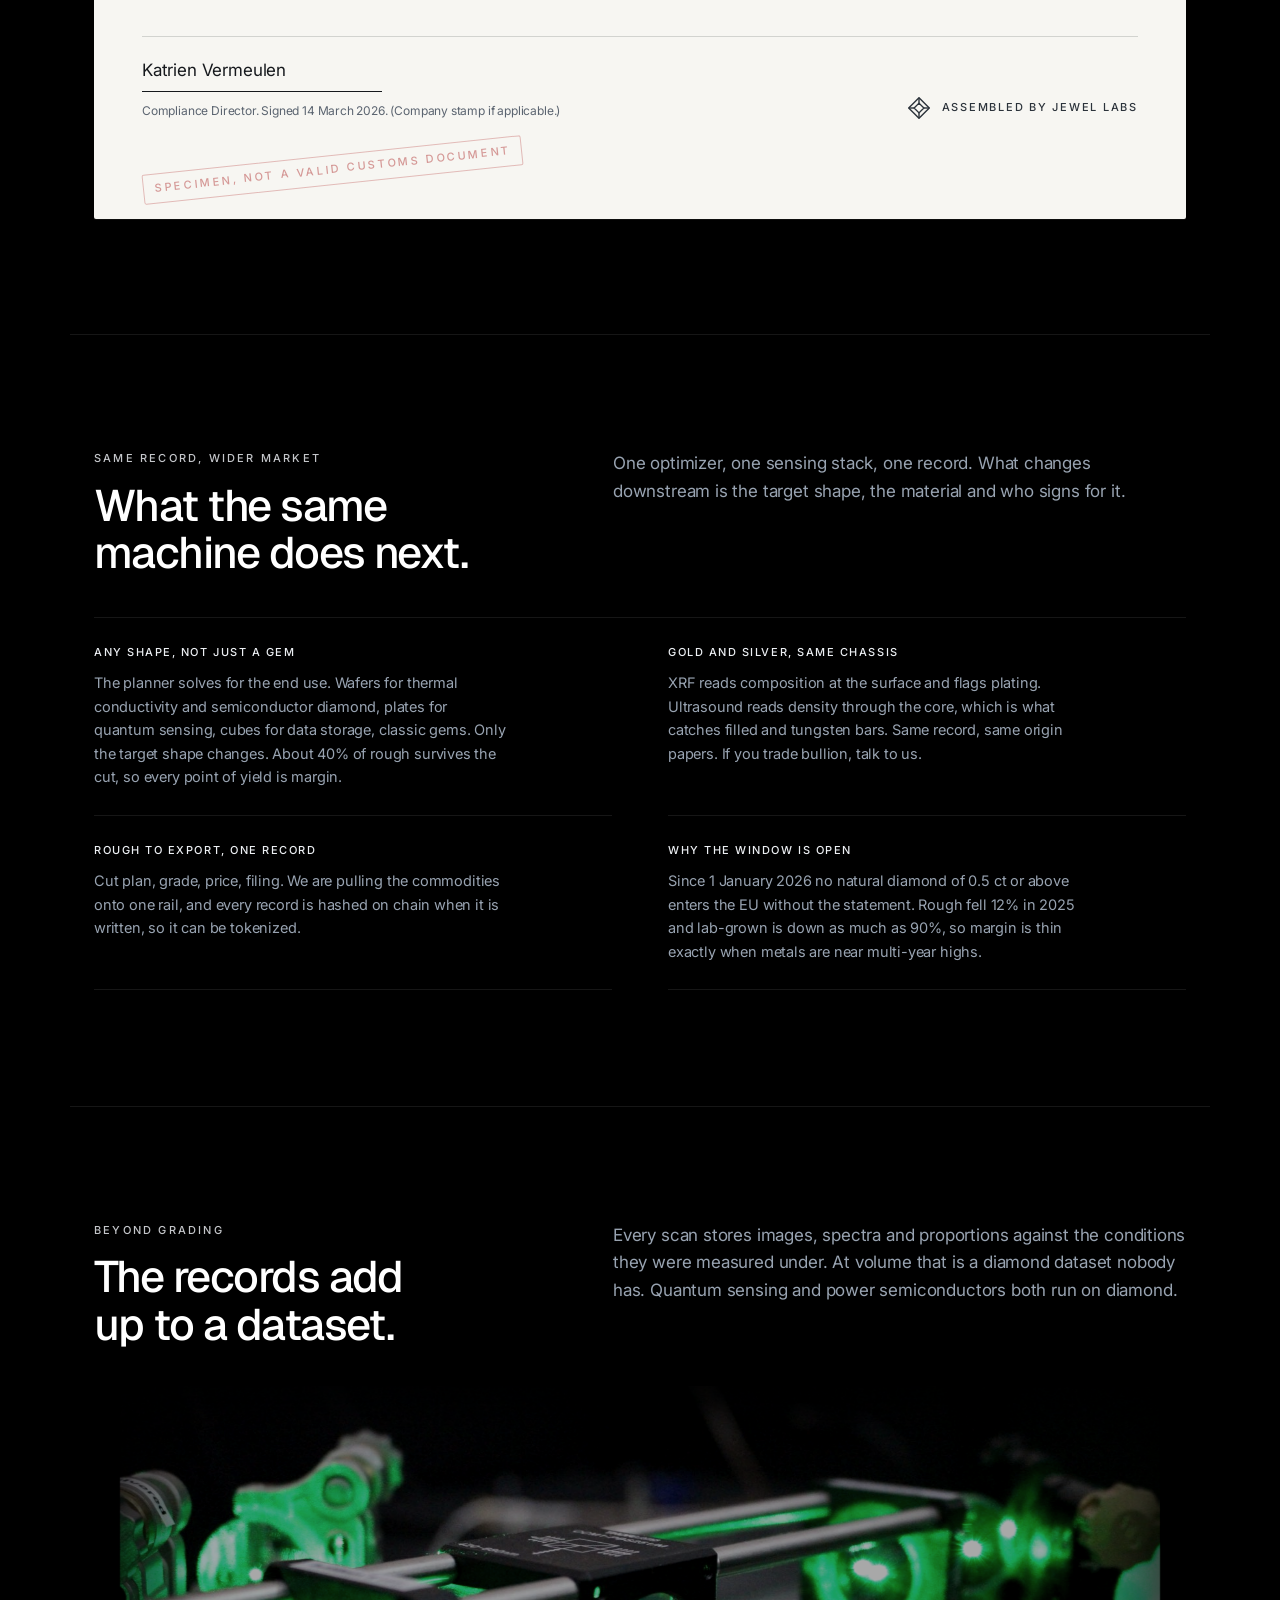
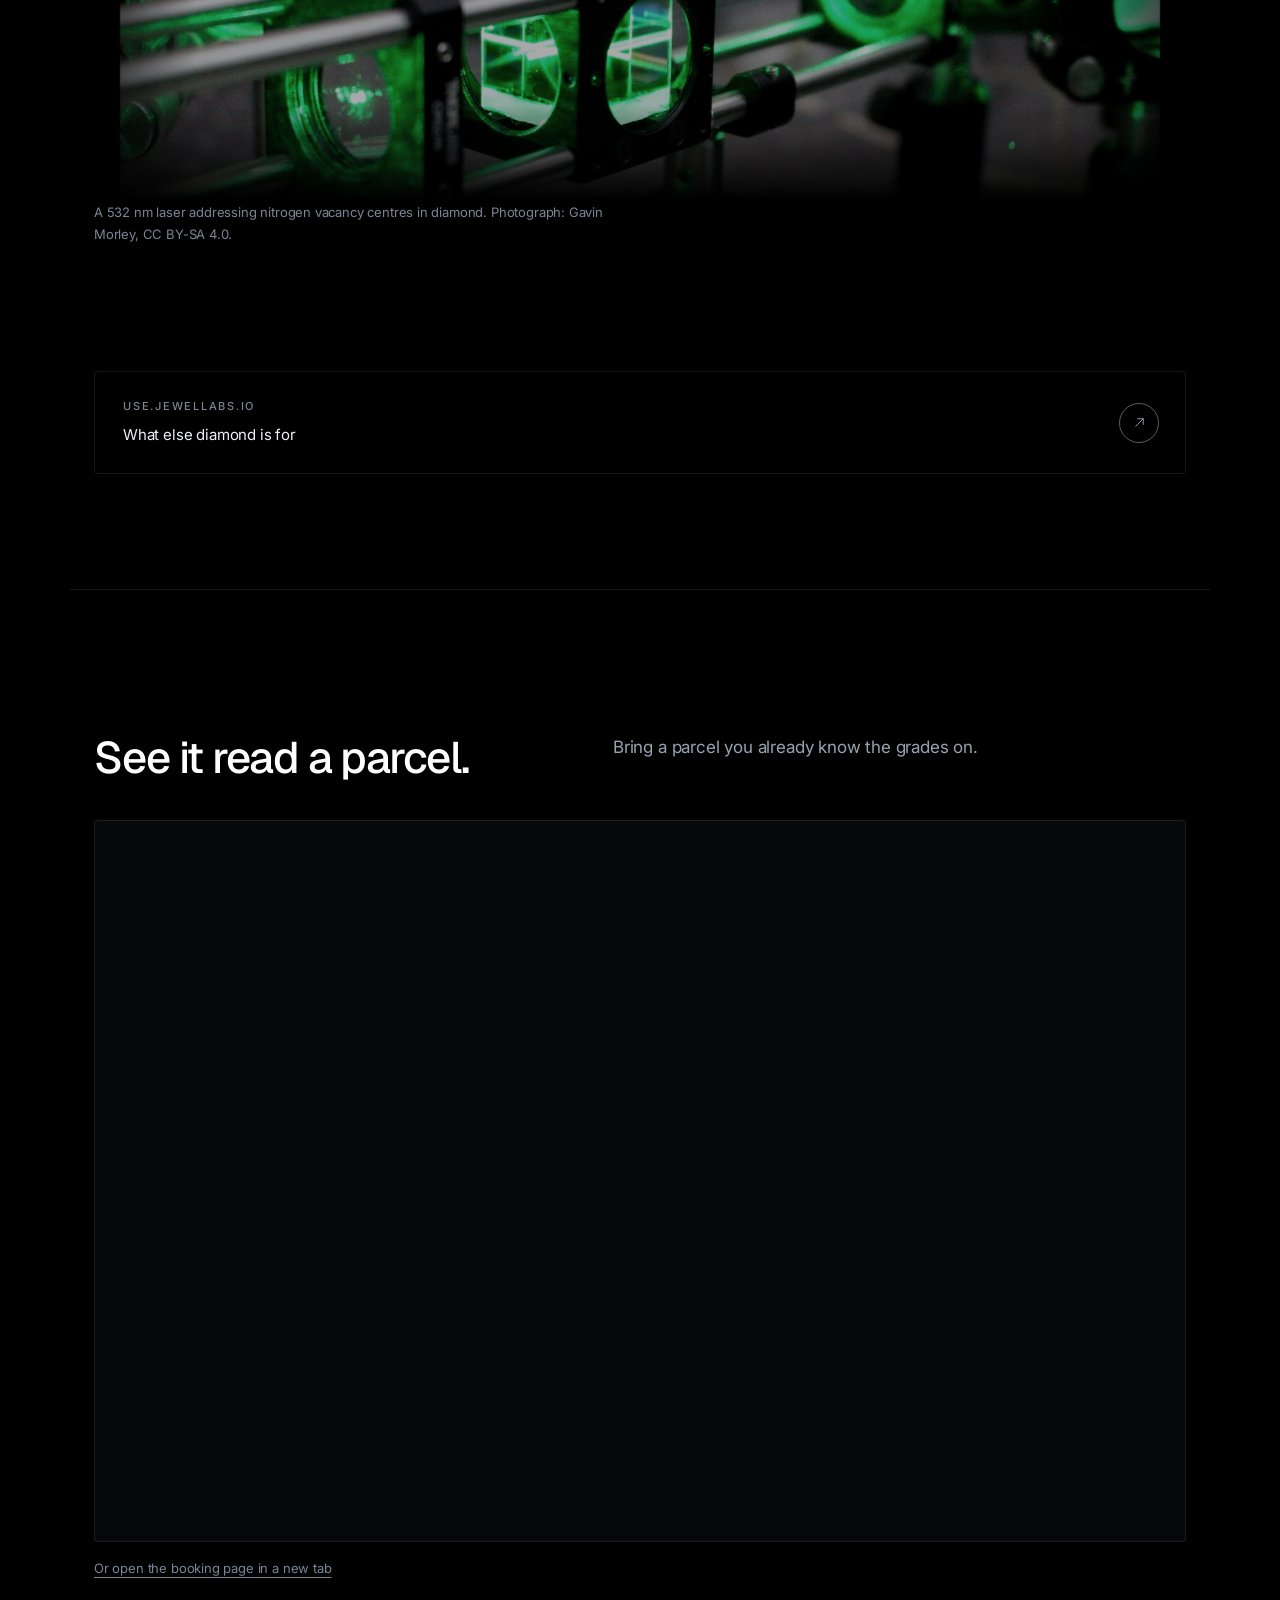
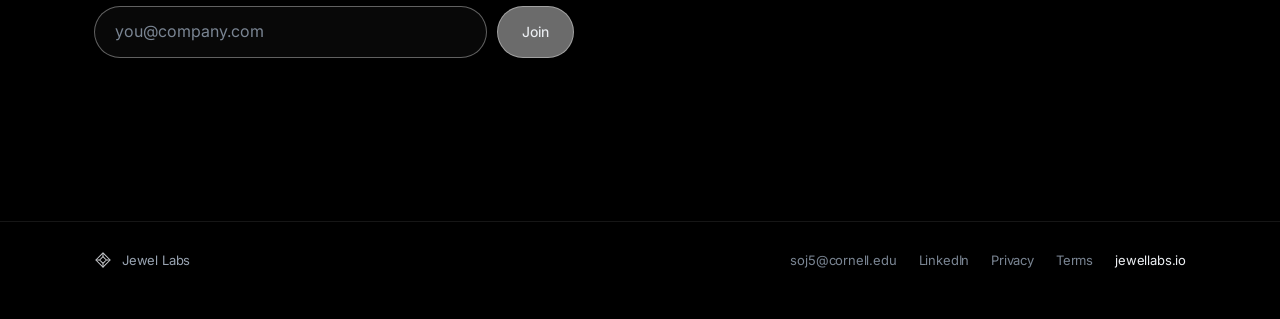
==== commit 2d603607: "Take the per-frame layout reads and allocations out of the draw loops An audit of the runtime surfac" ====
--- a/index.html
+++ b/index.html
@@ -4,8 +4,8 @@
 <meta charset="UTF-8" />
 <meta name="viewport" content="width=device-width, initial-scale=1.0, viewport-fit=cover" />
 <meta name="theme-color" content="#000000" />
-<link rel="icon" href="favicon.svg?v=36" type="image/svg+xml" sizes="any" />
-<link rel="apple-touch-icon" href="favicon.svg?v=36" />
+<link rel="icon" href="favicon.svg?v=37" type="image/svg+xml" sizes="any" />
+<link rel="apple-touch-icon" href="favicon.svg?v=37" />
 
 <title>Jewel Labs</title>
 <meta name="description" content="Jewel Labs builds automated diamond graders and the machine learning models that run them. A polished stone is read on the desk in seconds, and the EU customs filing is built from the record the machine writes." />
@@ -29,7 +29,7 @@
 <link rel="preconnect" href="https://fonts.googleapis.com" />
 <link rel="preconnect" href="https://fonts.gstatic.com" crossorigin />
 <link href="https://fonts.googleapis.com/css2?family=Geist:wght@300;400;500&family=Inter:wght@300;400;450;500&display=swap" rel="stylesheet" />
-<link rel="stylesheet" href="style.css?v=36" />
+<link rel="stylesheet" href="style.css?v=37" />
 <script>document.documentElement.classList.add('js')</script>
 
 <script type="application/ld+json">
@@ -526,6 +526,6 @@
   </div>
 </footer>
 
-<script src="app.js?v=36" defer></script>
+<script src="app.js?v=37" defer></script>
 </body>
 </html>
